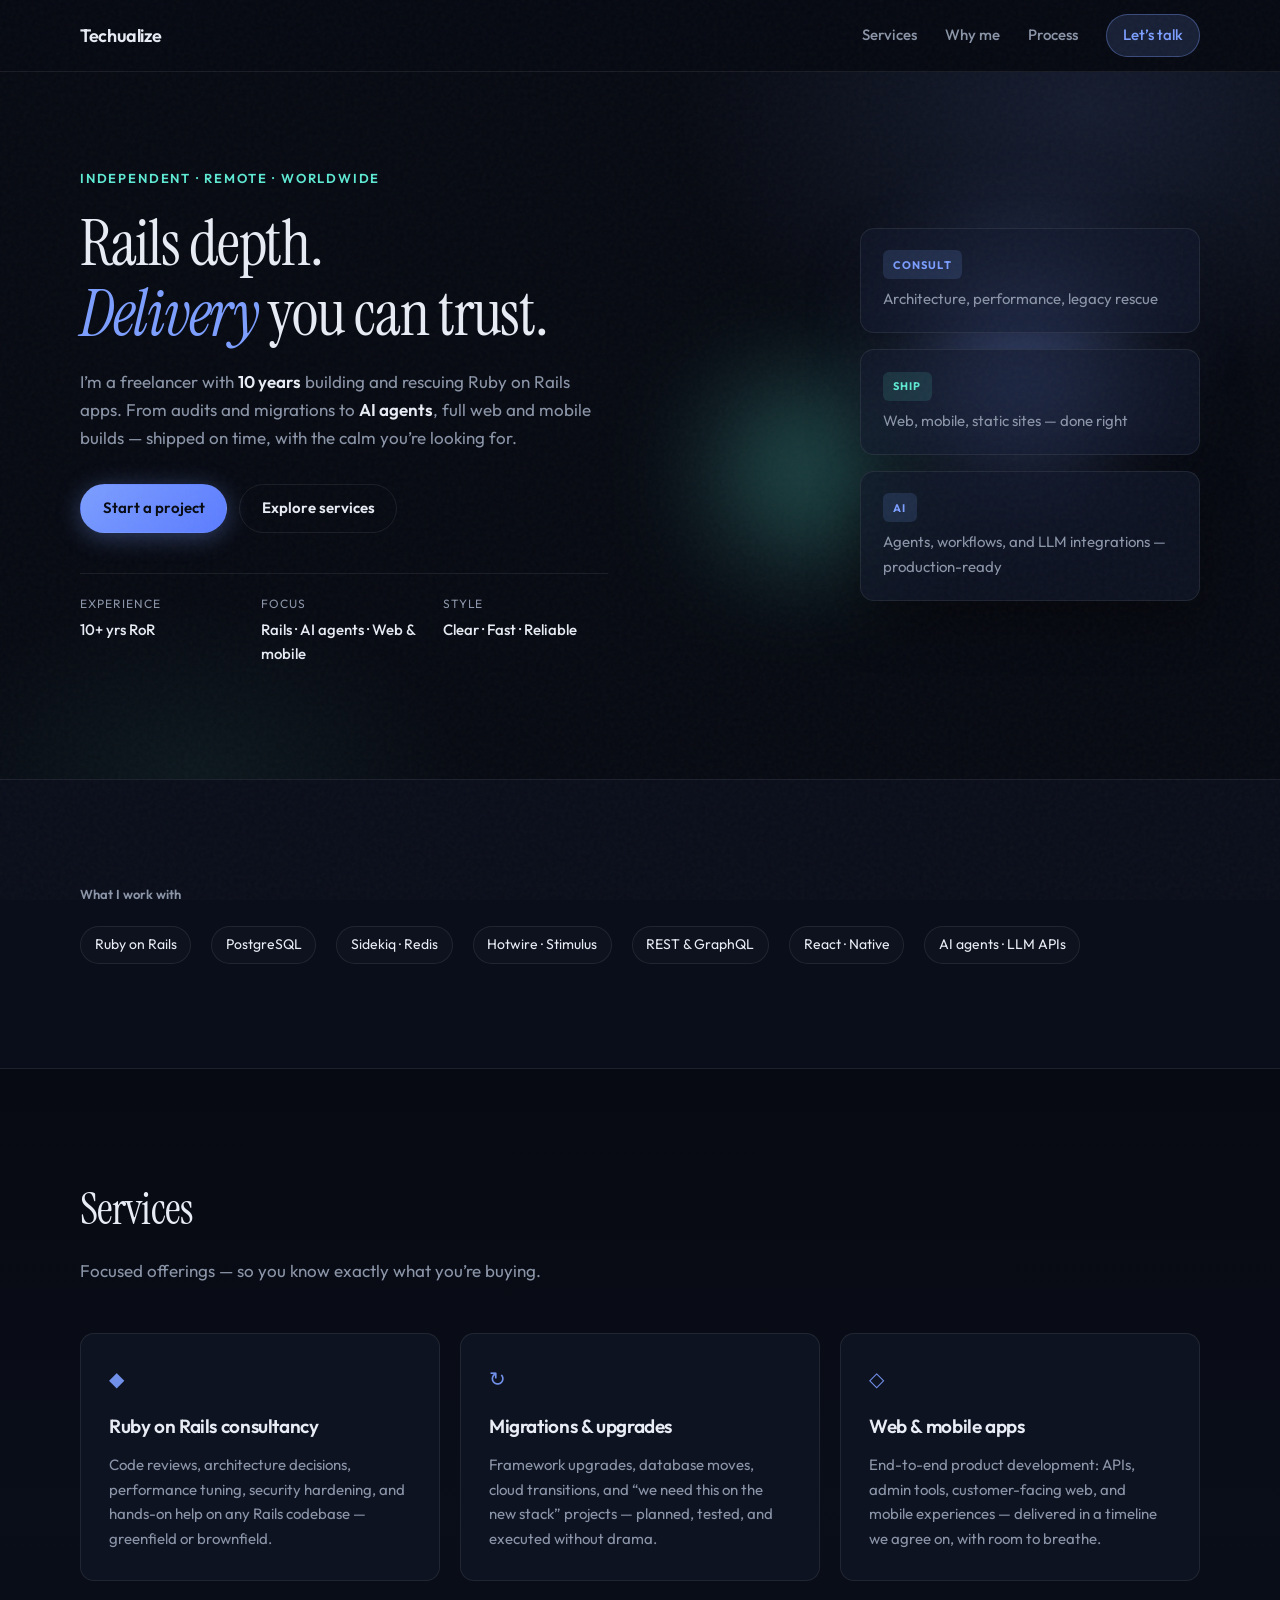
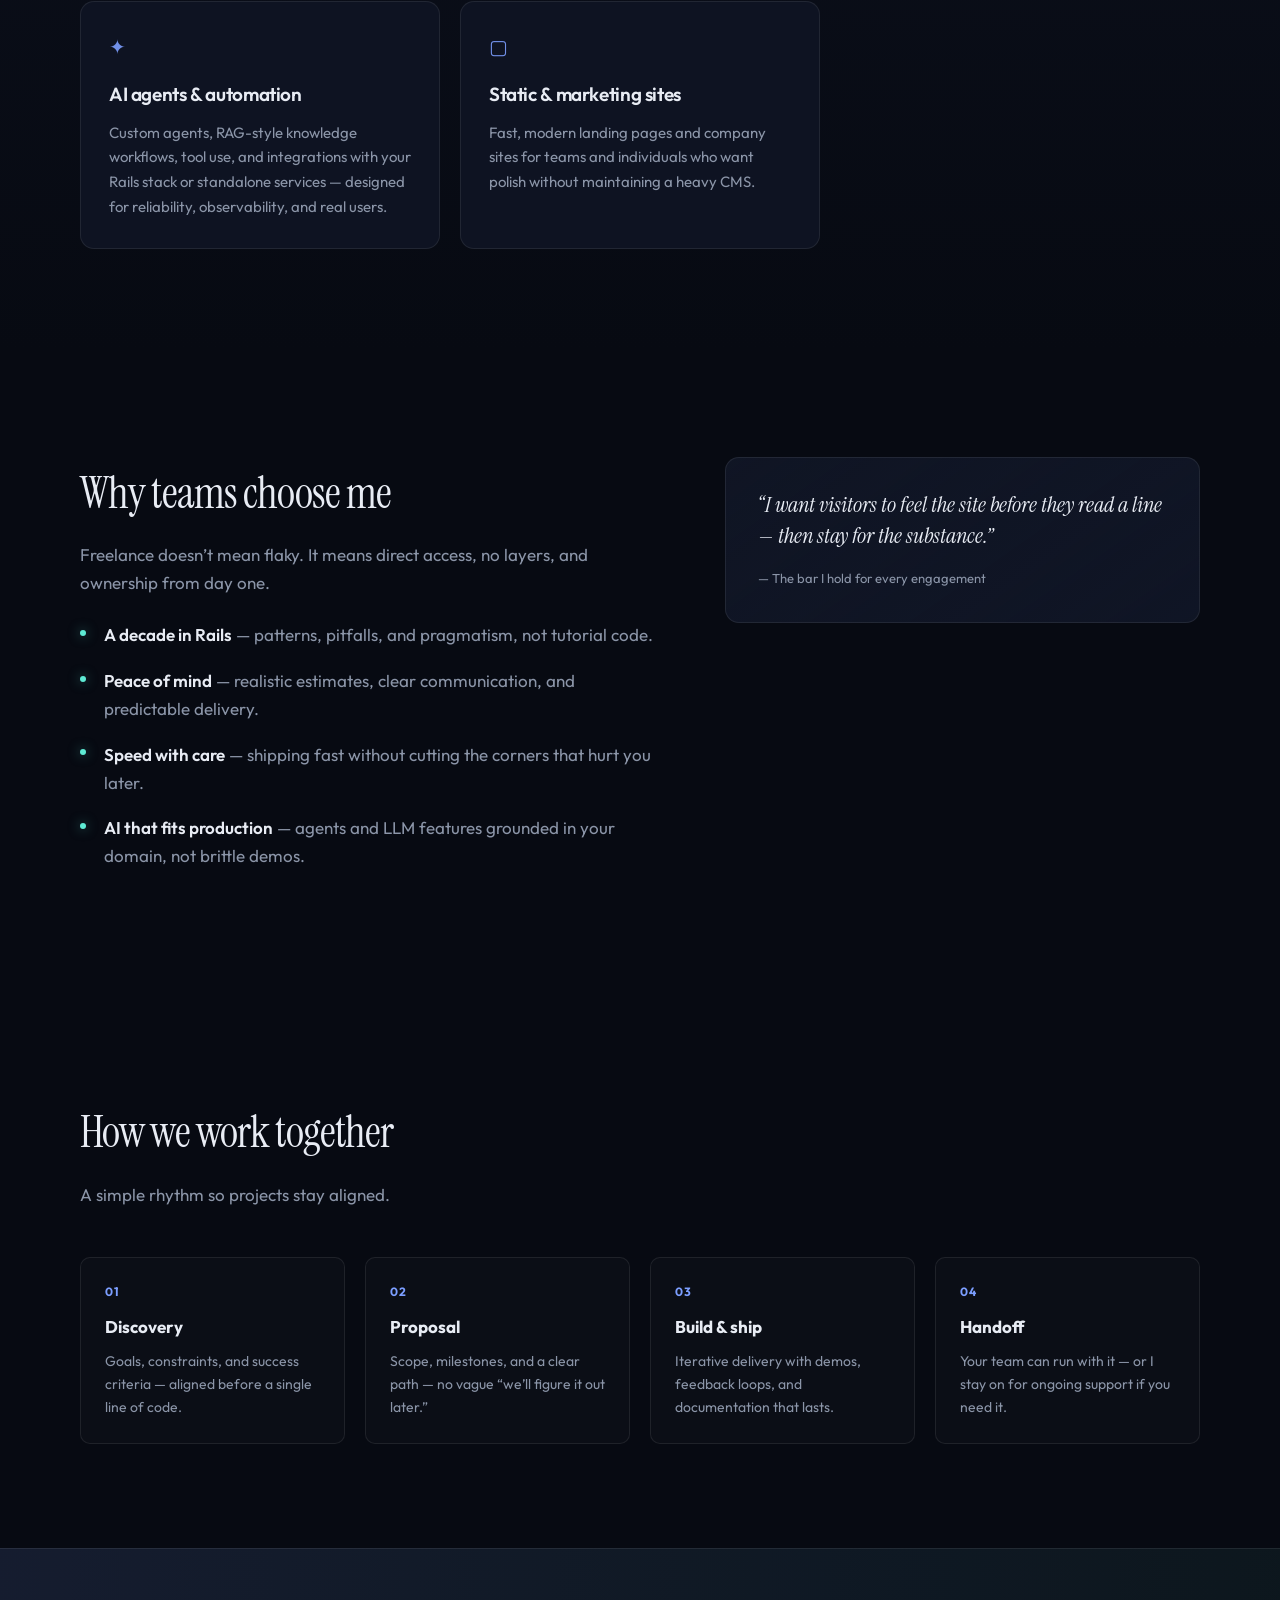
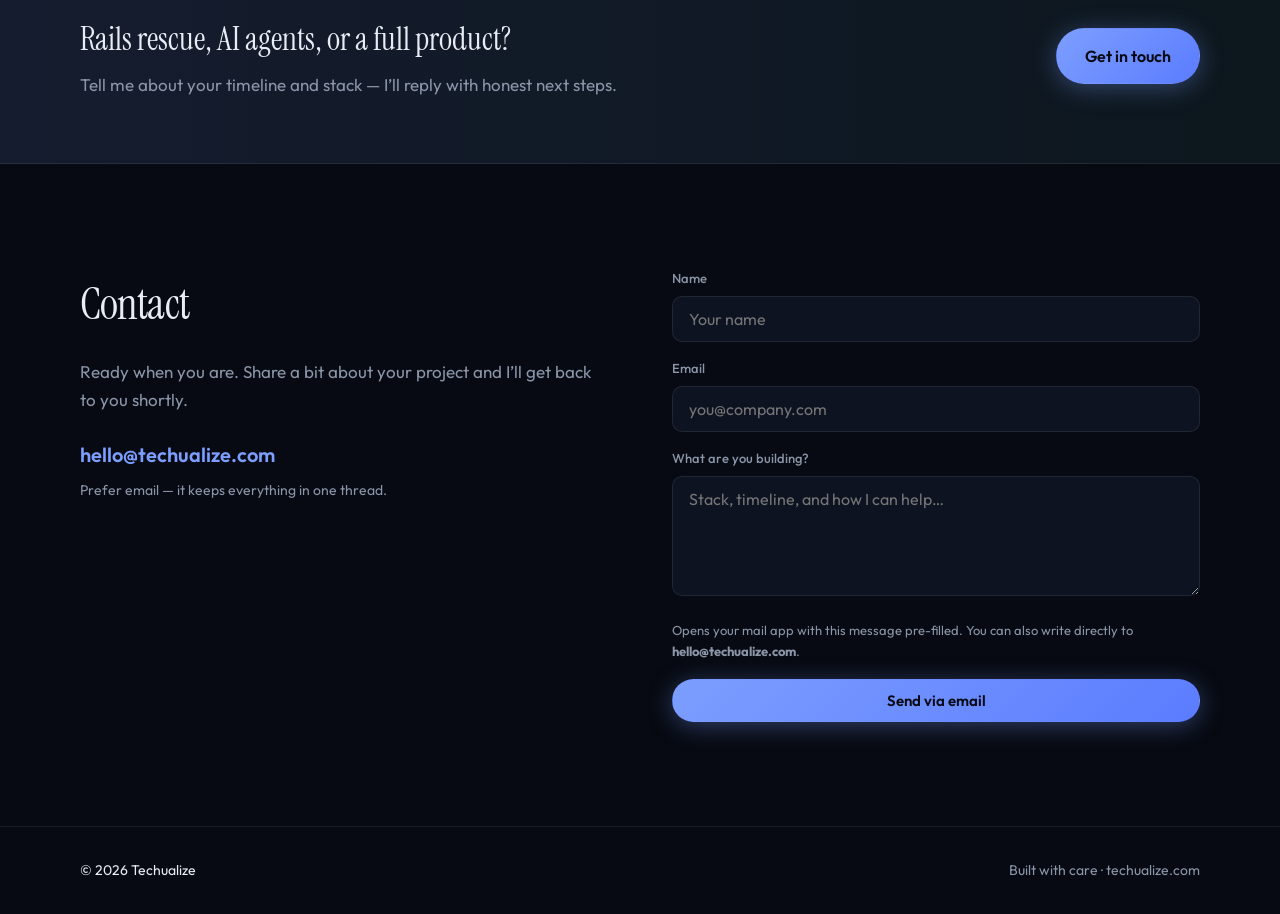
==== index.html @ 9cef67fa "Enhance index.html with additional meta tags and structured data for improved SEO and social sharing" ====
<!DOCTYPE html>
<html lang="en">
<head>
  <meta charset="UTF-8" />
  <meta name="viewport" content="width=device-width, initial-scale=1.0" />
  <meta name="description" content="Techualize — Ruby on Rails consultancy, migrations, AI agents, and modern web & mobile development. A decade of shipping with clarity and speed." />
  <meta name="robots" content="index, follow, max-image-preview:large, max-snippet:-1, max-video-preview:-1" />
  <meta name="googlebot" content="index, follow" />
  <meta name="author" content="Techualize" />
  <meta name="theme-color" content="#070a12" />
  <link rel="canonical" href="https://techualize.com/" />
  <link rel="alternate" hreflang="en" href="https://techualize.com/" />
  <link rel="alternate" hreflang="x-default" href="https://techualize.com/" />
  <meta property="og:title" content="Techualize — Rails expertise. Products that ship." />
  <meta property="og:description" content="10+ years Ruby on Rails: consultancy, migrations, AI agents, web & mobile apps, and static sites. Freelance, remote, worldwide." />
  <meta property="og:type" content="website" />
  <meta property="og:url" content="https://techualize.com/" />
  <meta property="og:site_name" content="Techualize" />
  <meta property="og:locale" content="en_US" />
  <meta property="og:image" content="https://techualize.com/assets/og-image.png" />
  <meta property="og:image:width" content="1200" />
  <meta property="og:image:height" content="630" />
  <meta property="og:image:alt" content="Techualize — Ruby on Rails, AI agents, web and mobile development" />
  <meta name="twitter:card" content="summary_large_image" />
  <meta name="twitter:title" content="Techualize — Rails expertise. Products that ship." />
  <meta name="twitter:description" content="10+ years Ruby on Rails: consultancy, migrations, AI agents, web & mobile apps, and static sites. Freelance, remote, worldwide." />
  <meta name="twitter:image" content="https://techualize.com/assets/og-image.png" />
  <link rel="icon" href="assets/favicon.svg" type="image/svg+xml" />
  <title>Techualize — Rails expertise. Products that ship.</title>
  <link rel="preconnect" href="https://fonts.googleapis.com" />
  <link rel="preconnect" href="https://fonts.gstatic.com" crossorigin />
  <link href="https://fonts.googleapis.com/css2?family=Instrument+Serif:ital@0;1&family=Outfit:wght@300;400;500;600;700&display=swap" rel="stylesheet" />
  <link rel="stylesheet" href="assets/css/main.css" />
  <script type="application/ld+json">
  {
    "@context": "https://schema.org",
    "@graph": [
      {
        "@type": "WebSite",
        "@id": "https://techualize.com/#website",
        "url": "https://techualize.com/",
        "name": "Techualize",
        "description": "Ruby on Rails consultancy, migrations, AI agents, and modern web and mobile development. Freelance, remote, worldwide.",
        "inLanguage": "en-US",
        "publisher": { "@id": "https://techualize.com/#organization" }
      },
      {
        "@type": "Organization",
        "@id": "https://techualize.com/#organization",
        "name": "Techualize",
        "url": "https://techualize.com/",
        "email": "hello@techualize.com",
        "description": "Independent software consultancy specializing in Ruby on Rails, AI agents, migrations, and web and mobile product delivery.",
        "areaServed": { "@type": "Place", "name": "Worldwide" }
      },
      {
        "@type": "ProfessionalService",
        "@id": "https://techualize.com/#professional-service",
        "name": "Techualize",
        "url": "https://techualize.com/",
        "image": "https://techualize.com/assets/og-image.png",
        "description": "Ruby on Rails consulting, application migrations and upgrades, AI agents and automation, full-stack web and mobile apps, and static marketing sites.",
        "provider": { "@id": "https://techualize.com/#organization" },
        "areaServed": { "@type": "Place", "name": "Worldwide" },
        "serviceType": [
          "Ruby on Rails consulting",
          "Application migration",
          "AI agent development",
          "Web application development",
          "Mobile application development",
          "Static website development"
        ]
      }
    ]
  }
  </script>
</head>
<body>
  <div class="noise" aria-hidden="true"></div>
  <header class="site-header">
    <div class="container header-inner">
      <a class="logo" href="#top">Techualize</a>
      <nav class="nav" id="nav" aria-label="Primary">
        <a href="#services">Services</a>
        <a href="#why">Why me</a>
        <a href="#process">Process</a>
        <a href="#contact" class="nav-cta">Let’s talk</a>
      </nav>
      <button type="button" class="menu-toggle" id="menuToggle" aria-expanded="false" aria-controls="nav" aria-label="Open menu">
        <span></span><span></span>
      </button>
    </div>
  </header>

  <main id="top">
    <section class="hero">
      <div class="container hero-grid">
        <div class="hero-copy">
          <p class="eyebrow">Independent · Remote · Worldwide</p>
          <h1 class="hero-title">
            Rails depth.<br />
            <em>Delivery</em> you can trust.
          </h1>
          <p class="hero-lead">
            I’m a freelancer with <strong>10 years</strong> building and rescuing Ruby on Rails apps.
            From audits and migrations to <strong>AI agents</strong>, full web and mobile builds — shipped on time, with the calm you’re looking for.
          </p>
          <div class="hero-actions">
            <a href="#contact" class="btn btn-primary">Start a project</a>
            <a href="#services" class="btn btn-ghost">Explore services</a>
          </div>
          <dl class="hero-stats">
            <div>
              <dt>Experience</dt>
              <dd>10+ yrs RoR</dd>
            </div>
            <div>
              <dt>Focus</dt>
              <dd>Rails · AI agents · Web & mobile</dd>
            </div>
            <div>
              <dt>Style</dt>
              <dd>Clear · Fast · Reliable</dd>
            </div>
          </dl>
        </div>
        <div class="hero-visual" aria-hidden="true">
          <div class="orb orb-a"></div>
          <div class="orb orb-b"></div>
          <div class="card-stack">
            <div class="glass-card">
              <span class="pill">Consult</span>
              <p>Architecture, performance, legacy rescue</p>
            </div>
            <div class="glass-card">
              <span class="pill pill-alt">Ship</span>
              <p>Web, mobile, static sites — done right</p>
            </div>
            <div class="glass-card">
              <span class="pill">AI</span>
              <p>Agents, workflows, and LLM integrations — production-ready</p>
            </div>
          </div>
        </div>
      </div>
    </section>

    <section class="section logos" aria-label="Capabilities">
      <div class="container logos-inner">
        <span class="logos-label">What I work with</span>
        <ul class="logo-row">
          <li>Ruby on Rails</li>
          <li>PostgreSQL</li>
          <li>Sidekiq · Redis</li>
          <li>Hotwire · Stimulus</li>
          <li>REST &amp; GraphQL</li>
          <li>React · Native</li>
          <li>AI agents · LLM APIs</li>
        </ul>
      </div>
    </section>

    <section id="services" class="section services">
      <div class="container">
        <header class="section-head">
          <h2>Services</h2>
          <p>Focused offerings — so you know exactly what you’re buying.</p>
        </header>
        <div class="service-grid">
          <article class="service-card">
            <div class="service-icon" aria-hidden="true">◆</div>
            <h3>Ruby on Rails consultancy</h3>
            <p>
              Code reviews, architecture decisions, performance tuning, security hardening,
              and hands-on help on any Rails codebase — greenfield or brownfield.
            </p>
          </article>
          <article class="service-card">
            <div class="service-icon" aria-hidden="true">↻</div>
            <h3>Migrations &amp; upgrades</h3>
            <p>
              Framework upgrades, database moves, cloud transitions, and “we need this on the new stack”
              projects — planned, tested, and executed without drama.
            </p>
          </article>
          <article class="service-card">
            <div class="service-icon" aria-hidden="true">◇</div>
            <h3>Web &amp; mobile apps</h3>
            <p>
              End-to-end product development: APIs, admin tools, customer-facing web,
              and mobile experiences — delivered in a timeline we agree on, with room to breathe.
            </p>
          </article>
          <article class="service-card">
            <div class="service-icon" aria-hidden="true">✦</div>
            <h3>AI agents &amp; automation</h3>
            <p>
              Custom agents, RAG-style knowledge workflows, tool use, and integrations with your Rails stack
              or standalone services — designed for reliability, observability, and real users.
            </p>
          </article>
          <article class="service-card">
            <div class="service-icon" aria-hidden="true">▢</div>
            <h3>Static &amp; marketing sites</h3>
            <p>
              Fast, modern landing pages and company sites for teams and individuals who want
              polish without maintaining a heavy CMS.
            </p>
          </article>
        </div>
      </div>
    </section>

    <section id="why" class="section why">
      <div class="container why-grid">
        <div class="why-copy">
          <h2>Why teams choose me</h2>
          <p class="why-intro">
            Freelance doesn’t mean flaky. It means direct access, no layers, and ownership from day one.
          </p>
          <ul class="why-list">
            <li>
              <strong>A decade in Rails</strong> — patterns, pitfalls, and pragmatism, not tutorial code.
            </li>
            <li>
              <strong>Peace of mind</strong> — realistic estimates, clear communication, and predictable delivery.
            </li>
            <li>
              <strong>Speed with care</strong> — shipping fast without cutting the corners that hurt you later.
            </li>
            <li>
              <strong>AI that fits production</strong> — agents and LLM features grounded in your domain, not brittle demos.
            </li>
          </ul>
        </div>
        <aside class="why-aside">
          <blockquote class="quote">
            <p>“I want visitors to feel the site before they read a line — then stay for the substance.”</p>
            <footer>— The bar I hold for every engagement</footer>
          </blockquote>
        </aside>
      </div>
    </section>

    <section id="process" class="section process">
      <div class="container">
        <header class="section-head">
          <h2>How we work together</h2>
          <p>A simple rhythm so projects stay aligned.</p>
        </header>
        <ol class="process-steps">
          <li>
            <span class="step-num">01</span>
            <h3>Discovery</h3>
            <p>Goals, constraints, and success criteria — aligned before a single line of code.</p>
          </li>
          <li>
            <span class="step-num">02</span>
            <h3>Proposal</h3>
            <p>Scope, milestones, and a clear path — no vague “we’ll figure it out later.”</p>
          </li>
          <li>
            <span class="step-num">03</span>
            <h3>Build &amp; ship</h3>
            <p>Iterative delivery with demos, feedback loops, and documentation that lasts.</p>
          </li>
          <li>
            <span class="step-num">04</span>
            <h3>Handoff</h3>
            <p>Your team can run with it — or I stay on for ongoing support if you need it.</p>
          </li>
        </ol>
      </div>
    </section>

    <section class="section cta-band">
      <div class="container cta-inner">
        <div>
          <h2>Rails rescue, AI agents, or a full product?</h2>
          <p>Tell me about your timeline and stack — I’ll reply with honest next steps.</p>
        </div>
        <a href="#contact" class="btn btn-primary btn-lg">Get in touch</a>
      </div>
    </section>

    <section id="contact" class="section contact">
      <div class="container contact-grid">
        <div>
          <h2>Contact</h2>
          <p class="contact-lead">
            Ready when you are. Share a bit about your project and I’ll get back to you shortly.
          </p>
          <address class="contact-details">
            <a class="contact-link" href="mailto:hello@techualize.com">hello@techualize.com</a>
            <span class="contact-note">Prefer email — it keeps everything in one thread.</span>
          </address>
        </div>
        <form class="contact-form" id="contactForm" novalidate>
          <label>
            <span>Name</span>
            <input type="text" name="name" id="contactName" autocomplete="name" placeholder="Your name" required />
          </label>
          <label>
            <span>Email</span>
            <input type="email" name="email" id="contactEmail" autocomplete="email" placeholder="you@company.com" required />
          </label>
          <label>
            <span>What are you building?</span>
            <textarea name="message" id="contactMessage" rows="4" placeholder="Stack, timeline, and how I can help…" required></textarea>
          </label>
          <p class="form-hint">
            Opens your mail app with this message pre-filled. You can also write directly to <strong>hello@techualize.com</strong>.
          </p>
          <button type="submit" class="btn btn-primary btn-block">Send via email</button>
        </form>
      </div>
    </section>
  </main>

  <footer class="site-footer">
    <div class="container footer-inner">
      <span class="footer-brand">© <span id="year"></span> Techualize</span>
      <span class="footer-meta">Built with care · techualize.com</span>
    </div>
  </footer>

  <script src="assets/js/main.js"></script>
</body>
</html>
---- assets/css/main.css ----
/* Techualize — main styles */
:root {
  --bg-deep: #070a12;
  --bg-elevated: #0e1322;
  --bg-card: rgba(18, 24, 42, 0.65);
  --border: rgba(255, 255, 255, 0.08);
  --text: #e8ecf4;
  --text-muted: #8b95a8;
  --accent: #7c9eff;
  --accent-soft: rgba(124, 158, 255, 0.15);
  --accent-glow: rgba(124, 158, 255, 0.35);
  --mint: #5eead4;
  --font-sans: "Outfit", system-ui, sans-serif;
  --font-serif: "Instrument Serif", Georgia, serif;
  --radius: 14px;
  --radius-sm: 10px;
  --header-h: 72px;
  --ease-out: cubic-bezier(0.22, 1, 0.36, 1);
}

*,
*::before,
*::after {
  box-sizing: border-box;
}

html {
  scroll-behavior: smooth;
}

@media (prefers-reduced-motion: reduce) {
  html {
    scroll-behavior: auto;
  }
  *,
  *::before,
  *::after {
    animation-duration: 0.01ms !important;
    animation-iteration-count: 1 !important;
    transition-duration: 0.01ms !important;
  }
}

body {
  margin: 0;
  font-family: var(--font-sans);
  font-weight: 400;
  font-size: 1.0625rem;
  line-height: 1.65;
  color: var(--text);
  background: var(--bg-deep);
  min-height: 100vh;
}

.noise {
  pointer-events: none;
  position: fixed;
  inset: 0;
  z-index: 9999;
  opacity: 0.035;
  background-image: url("data:image/svg+xml,%3Csvg viewBox='0 0 256 256' xmlns='http://www.w3.org/2000/svg'%3E%3Cfilter id='n'%3E%3CfeTurbulence type='fractalNoise' baseFrequency='0.85' numOctaves='4' stitchTiles='stitch'/%3E%3C/filter%3E%3Crect width='100%25' height='100%25' filter='url(%23n)'/%3E%3C/svg%3E");
}

a {
  color: var(--accent);
  text-decoration: none;
  transition: color 0.2s var(--ease-out);
}

a:hover {
  color: #a8c0ff;
}

.container {
  width: min(1120px, 100% - 2.5rem);
  margin-inline: auto;
}

/* Header */
.site-header {
  position: fixed;
  top: 0;
  left: 0;
  right: 0;
  z-index: 100;
  height: var(--header-h);
  background: rgba(7, 10, 18, 0.72);
  backdrop-filter: blur(16px);
  -webkit-backdrop-filter: blur(16px);
  border-bottom: 1px solid var(--border);
}

.header-inner {
  display: flex;
  align-items: center;
  justify-content: space-between;
  height: 100%;
}

.logo {
  font-weight: 600;
  font-size: 1.125rem;
  letter-spacing: -0.02em;
  color: var(--text);
}

.logo:hover {
  color: var(--accent);
}

.nav {
  display: flex;
  align-items: center;
  gap: 1.75rem;
}

.nav a {
  color: var(--text-muted);
  font-size: 0.9375rem;
  font-weight: 500;
}

.nav a:hover {
  color: var(--text);
}

.nav-cta {
  padding: 0.5rem 1rem;
  border-radius: 999px;
  background: var(--accent-soft);
  border: 1px solid rgba(124, 158, 255, 0.35);
  color: var(--accent) !important;
}

.nav-cta:hover {
  background: rgba(124, 158, 255, 0.22);
  color: #c8d6ff !important;
}

.menu-toggle {
  display: none;
  flex-direction: column;
  justify-content: center;
  gap: 6px;
  width: 44px;
  height: 44px;
  padding: 0;
  border: none;
  background: transparent;
  cursor: pointer;
}

.menu-toggle span {
  display: block;
  height: 2px;
  width: 22px;
  background: var(--text);
  border-radius: 1px;
  transition: transform 0.25s var(--ease-out), opacity 0.2s;
}

@media (max-width: 768px) {
  .menu-toggle {
    display: flex;
  }

  .nav {
    position: fixed;
    top: var(--header-h);
    left: 0;
    right: 0;
    flex-direction: column;
    align-items: stretch;
    gap: 0;
    padding: 1rem 1.25rem 1.5rem;
    background: rgba(7, 10, 18, 0.96);
    border-bottom: 1px solid var(--border);
    transform: translateY(-120%);
    opacity: 0;
    pointer-events: none;
    transition: transform 0.35s var(--ease-out), opacity 0.25s;
  }

  .nav.is-open {
    transform: translateY(0);
    opacity: 1;
    pointer-events: auto;
  }

  .nav a {
    padding: 0.85rem 0;
    border-bottom: 1px solid var(--border);
  }

  .nav a:last-child {
    border-bottom: none;
    margin-top: 0.5rem;
    text-align: center;
  }

  .menu-toggle[aria-expanded="true"] span:first-child {
    transform: translateY(4px) rotate(45deg);
  }

  .menu-toggle[aria-expanded="true"] span:last-child {
    transform: translateY(-4px) rotate(-45deg);
  }
}

/* Hero */
main {
  padding-top: var(--header-h);
}

.hero {
  position: relative;
  padding: clamp(3rem, 8vw, 6rem) 0 clamp(4rem, 10vw, 7rem);
  overflow: hidden;
}

.hero::before {
  content: "";
  position: absolute;
  top: -40%;
  right: -20%;
  width: 70%;
  height: 90%;
  background: radial-gradient(ellipse at center, rgba(124, 158, 255, 0.12) 0%, transparent 65%);
  pointer-events: none;
}

.hero::after {
  content: "";
  position: absolute;
  bottom: -30%;
  left: -10%;
  width: 50%;
  height: 60%;
  background: radial-gradient(ellipse at center, rgba(94, 234, 212, 0.06) 0%, transparent 60%);
  pointer-events: none;
}

.hero-grid {
  position: relative;
  z-index: 1;
  display: grid;
  grid-template-columns: 1fr 1fr;
  gap: clamp(2rem, 5vw, 4rem);
  align-items: center;
}

@media (max-width: 900px) {
  .hero-grid {
    grid-template-columns: 1fr;
  }
}

.eyebrow {
  font-size: 0.8125rem;
  font-weight: 600;
  letter-spacing: 0.14em;
  text-transform: uppercase;
  color: var(--mint);
  margin: 0 0 1.25rem;
}

.hero-title {
  font-family: var(--font-serif);
  font-size: clamp(2.75rem, 6vw, 4rem);
  font-weight: 400;
  line-height: 1.08;
  letter-spacing: -0.02em;
  margin: 0 0 1.25rem;
}

.hero-title em {
  font-style: italic;
  color: var(--accent);
}

.hero-lead {
  color: var(--text-muted);
  max-width: 34rem;
  margin: 0 0 2rem;
}

.hero-lead strong {
  color: var(--text);
  font-weight: 600;
}

.hero-actions {
  display: flex;
  flex-wrap: wrap;
  gap: 0.75rem;
  margin-bottom: 2.5rem;
}

.btn {
  display: inline-flex;
  align-items: center;
  justify-content: center;
  padding: 0.7rem 1.35rem;
  font-family: inherit;
  font-size: 0.9375rem;
  font-weight: 600;
  border-radius: 999px;
  border: 1px solid transparent;
  cursor: pointer;
  transition: transform 0.2s var(--ease-out), box-shadow 0.2s, background 0.2s;
}

.btn:active {
  transform: scale(0.98);
}

.btn-primary {
  background: linear-gradient(135deg, #7c9eff 0%, #5b7cff 100%);
  color: #070a12;
  box-shadow: 0 4px 24px var(--accent-glow);
}

.btn-primary:hover {
  box-shadow: 0 8px 32px var(--accent-glow);
  color: #070a12;
}

.btn-ghost {
  background: transparent;
  border-color: var(--border);
  color: var(--text);
}

.btn-ghost:hover {
  border-color: rgba(255, 255, 255, 0.2);
  background: rgba(255, 255, 255, 0.04);
  color: var(--text);
}

.btn-lg {
  padding: 0.85rem 1.75rem;
  font-size: 1rem;
}

.btn-block {
  width: 100%;
}

.hero-stats {
  display: grid;
  grid-template-columns: repeat(3, 1fr);
  gap: 1rem;
  margin: 0;
  padding: 1.25rem 0 0;
  border-top: 1px solid var(--border);
}

.hero-stats dt {
  font-size: 0.75rem;
  text-transform: uppercase;
  letter-spacing: 0.08em;
  color: var(--text-muted);
  margin: 0 0 0.25rem;
}

.hero-stats dd {
  margin: 0;
  font-size: 0.9375rem;
  font-weight: 500;
}

@media (max-width: 600px) {
  .hero-stats {
    grid-template-columns: 1fr;
  }
}

.hero-visual {
  position: relative;
  min-height: 380px;
}

.orb {
  position: absolute;
  border-radius: 50%;
  filter: blur(60px);
  opacity: 0.5;
}

.orb-a {
  width: 200px;
  height: 200px;
  top: 10%;
  right: 15%;
  background: var(--accent);
}

.orb-b {
  width: 160px;
  height: 160px;
  bottom: 15%;
  left: 10%;
  background: var(--mint);
  opacity: 0.35;
}

.card-stack {
  position: relative;
  z-index: 2;
  display: flex;
  flex-direction: column;
  gap: 1rem;
  max-width: 340px;
  margin-left: auto;
}

@media (max-width: 900px) {
  .card-stack {
    margin-left: 0;
    max-width: none;
  }
}

.glass-card {
  padding: 1.25rem 1.35rem;
  border-radius: var(--radius);
  background: var(--bg-card);
  border: 1px solid var(--border);
  backdrop-filter: blur(12px);
  -webkit-backdrop-filter: blur(12px);
  box-shadow: 0 20px 50px rgba(0, 0, 0, 0.35);
  animation: float-in 0.9s var(--ease-out) backwards;
}

.glass-card:nth-child(2) {
  animation-delay: 0.12s;
}

.glass-card:nth-child(3) {
  animation-delay: 0.24s;
}

@keyframes float-in {
  from {
    opacity: 0;
    transform: translateY(16px);
  }
  to {
    opacity: 1;
    transform: translateY(0);
  }
}

.glass-card p {
  margin: 0.5rem 0 0;
  font-size: 0.9375rem;
  color: var(--text-muted);
}

.pill {
  display: inline-block;
  font-size: 0.6875rem;
  font-weight: 700;
  letter-spacing: 0.1em;
  text-transform: uppercase;
  padding: 0.35rem 0.65rem;
  border-radius: 6px;
  background: var(--accent-soft);
  color: var(--accent);
}

.pill-alt {
  background: rgba(94, 234, 212, 0.12);
  color: var(--mint);
}

/* Logos strip */
.logos {
  padding: 2rem 0;
  border-block: 1px solid var(--border);
  background: rgba(14, 19, 34, 0.5);
}

.logos-inner {
  display: flex;
  flex-wrap: wrap;
  align-items: center;
  gap: 1.25rem 2rem;
}

.logos-label {
  font-size: 0.8125rem;
  font-weight: 600;
  color: var(--text-muted);
  white-space: nowrap;
}

.logo-row {
  display: flex;
  flex-wrap: wrap;
  gap: 0.75rem 1.25rem;
  list-style: none;
  margin: 0;
  padding: 0;
}

.logo-row li {
  font-size: 0.875rem;
  color: var(--text);
  padding: 0.4rem 0.85rem;
  border-radius: 999px;
  border: 1px solid var(--border);
  background: rgba(255, 255, 255, 0.02);
}

/* Sections */
.section {
  padding: clamp(4rem, 9vw, 6.5rem) 0;
}

.section-head {
  max-width: 520px;
  margin-bottom: 3rem;
}

.section-head h2,
.why-copy h2,
.contact h2 {
  font-family: var(--font-serif);
  font-size: clamp(2rem, 4vw, 2.75rem);
  font-weight: 400;
  letter-spacing: -0.02em;
  margin: 0 0 0.75rem;
}

.section-head p {
  margin: 0;
  color: var(--text-muted);
}

/* Services */
.services {
  background: linear-gradient(180deg, transparent 0%, rgba(14, 19, 34, 0.4) 50%, transparent 100%);
}

.service-grid {
  display: grid;
  grid-template-columns: repeat(auto-fit, minmax(min(100%, 280px), 1fr));
  gap: 1.25rem;
}

.service-card {
  padding: 1.75rem;
  border-radius: var(--radius);
  border: 1px solid var(--border);
  background: var(--bg-elevated);
  transition: border-color 0.25s var(--ease-out), transform 0.25s var(--ease-out);
}

.service-card:hover {
  border-color: rgba(124, 158, 255, 0.35);
  transform: translateY(-3px);
}

.service-icon {
  font-size: 1.25rem;
  color: var(--accent);
  margin-bottom: 1rem;
  opacity: 0.9;
}

.service-card h3 {
  font-size: 1.1875rem;
  font-weight: 600;
  margin: 0 0 0.65rem;
  letter-spacing: -0.02em;
}

.service-card p {
  margin: 0;
  font-size: 0.9375rem;
  color: var(--text-muted);
}

/* Why */
.why-grid {
  display: grid;
  grid-template-columns: 1.1fr 0.9fr;
  gap: clamp(2rem, 5vw, 4rem);
  align-items: start;
}

@media (max-width: 800px) {
  .why-grid {
    grid-template-columns: 1fr;
  }
}

.why-intro {
  color: var(--text-muted);
  margin: 0 0 1.5rem;
  max-width: 36rem;
}

.why-list {
  margin: 0;
  padding: 0;
  list-style: none;
}

.why-list li {
  position: relative;
  padding-left: 1.5rem;
  margin-bottom: 1.1rem;
  color: var(--text-muted);
}

.why-list li::before {
  content: "";
  position: absolute;
  left: 0;
  top: 0.55rem;
  width: 6px;
  height: 6px;
  border-radius: 50%;
  background: var(--mint);
  box-shadow: 0 0 12px rgba(94, 234, 212, 0.5);
}

.why-list strong {
  color: var(--text);
  font-weight: 600;
}

.quote {
  margin: 0;
  padding: 2rem;
  border-radius: var(--radius);
  border: 1px solid var(--border);
  background: linear-gradient(145deg, rgba(124, 158, 255, 0.08) 0%, rgba(18, 24, 42, 0.8) 100%);
}

.quote p {
  font-family: var(--font-serif);
  font-size: 1.35rem;
  line-height: 1.45;
  font-style: italic;
  margin: 0 0 1rem;
  color: var(--text);
}

.quote footer {
  font-size: 0.8125rem;
  color: var(--text-muted);
}

/* Process */
.process-steps {
  display: grid;
  grid-template-columns: repeat(4, 1fr);
  gap: 1.25rem;
  list-style: none;
  margin: 0;
  padding: 0;
  counter-reset: none;
}

@media (max-width: 900px) {
  .process-steps {
    grid-template-columns: repeat(2, 1fr);
  }
}

@media (max-width: 500px) {
  .process-steps {
    grid-template-columns: 1fr;
  }
}

.process-steps li {
  padding: 1.5rem;
  border-radius: var(--radius-sm);
  border: 1px solid var(--border);
  background: rgba(255, 255, 255, 0.02);
}

.step-num {
  display: block;
  font-size: 0.75rem;
  font-weight: 700;
  letter-spacing: 0.12em;
  color: var(--accent);
  margin-bottom: 0.75rem;
}

.process-steps h3 {
  font-size: 1.0625rem;
  margin: 0 0 0.5rem;
}

.process-steps p {
  margin: 0;
  font-size: 0.875rem;
  color: var(--text-muted);
}

/* CTA band */
.cta-band {
  padding: clamp(3rem, 6vw, 4rem) 0;
  background: linear-gradient(90deg, rgba(124, 158, 255, 0.12) 0%, rgba(94, 234, 212, 0.06) 100%);
  border-block: 1px solid var(--border);
}

.cta-inner {
  display: flex;
  flex-wrap: wrap;
  align-items: center;
  justify-content: space-between;
  gap: 1.5rem;
}

.cta-inner h2 {
  font-family: var(--font-serif);
  font-size: clamp(1.5rem, 3vw, 2rem);
  font-weight: 400;
  margin: 0 0 0.35rem;
}

.cta-inner p {
  margin: 0;
  color: var(--text-muted);
}

/* Contact */
.contact-grid {
  display: grid;
  grid-template-columns: 1fr 1fr;
  gap: clamp(2rem, 5vw, 4rem);
  align-items: start;
}

@media (max-width: 800px) {
  .contact-grid {
    grid-template-columns: 1fr;
  }
}

.contact-lead {
  color: var(--text-muted);
  max-width: 32rem;
}

.contact-details {
  margin-top: 1.5rem;
  font-style: normal;
}

.contact-link {
  font-size: 1.25rem;
  font-weight: 600;
  color: var(--accent);
}

.contact-note {
  display: block;
  margin-top: 0.5rem;
  font-size: 0.875rem;
  color: var(--text-muted);
}

.contact-form label {
  display: block;
  margin-bottom: 1rem;
}

.contact-form label span {
  display: block;
  font-size: 0.8125rem;
  font-weight: 500;
  color: var(--text-muted);
  margin-bottom: 0.4rem;
}

.contact-form input,
.contact-form textarea {
  width: 100%;
  padding: 0.75rem 1rem;
  font-family: inherit;
  font-size: 1rem;
  color: var(--text);
  background: var(--bg-elevated);
  border: 1px solid var(--border);
  border-radius: var(--radius-sm);
  transition: border-color 0.2s, box-shadow 0.2s;
}

.contact-form input:focus,
.contact-form textarea:focus {
  outline: none;
  border-color: rgba(124, 158, 255, 0.5);
  box-shadow: 0 0 0 3px var(--accent-soft);
}

.contact-form textarea {
  resize: vertical;
  min-height: 120px;
}

.form-hint {
  font-size: 0.8125rem;
  color: var(--text-muted);
  margin: 0 0 1rem;
}

/* Footer */
.site-footer {
  padding: 2rem 0;
  border-top: 1px solid var(--border);
}

.footer-inner {
  display: flex;
  flex-wrap: wrap;
  justify-content: space-between;
  gap: 1rem;
  font-size: 0.875rem;
  color: var(--text-muted);
}

.footer-brand {
  color: var(--text);
}
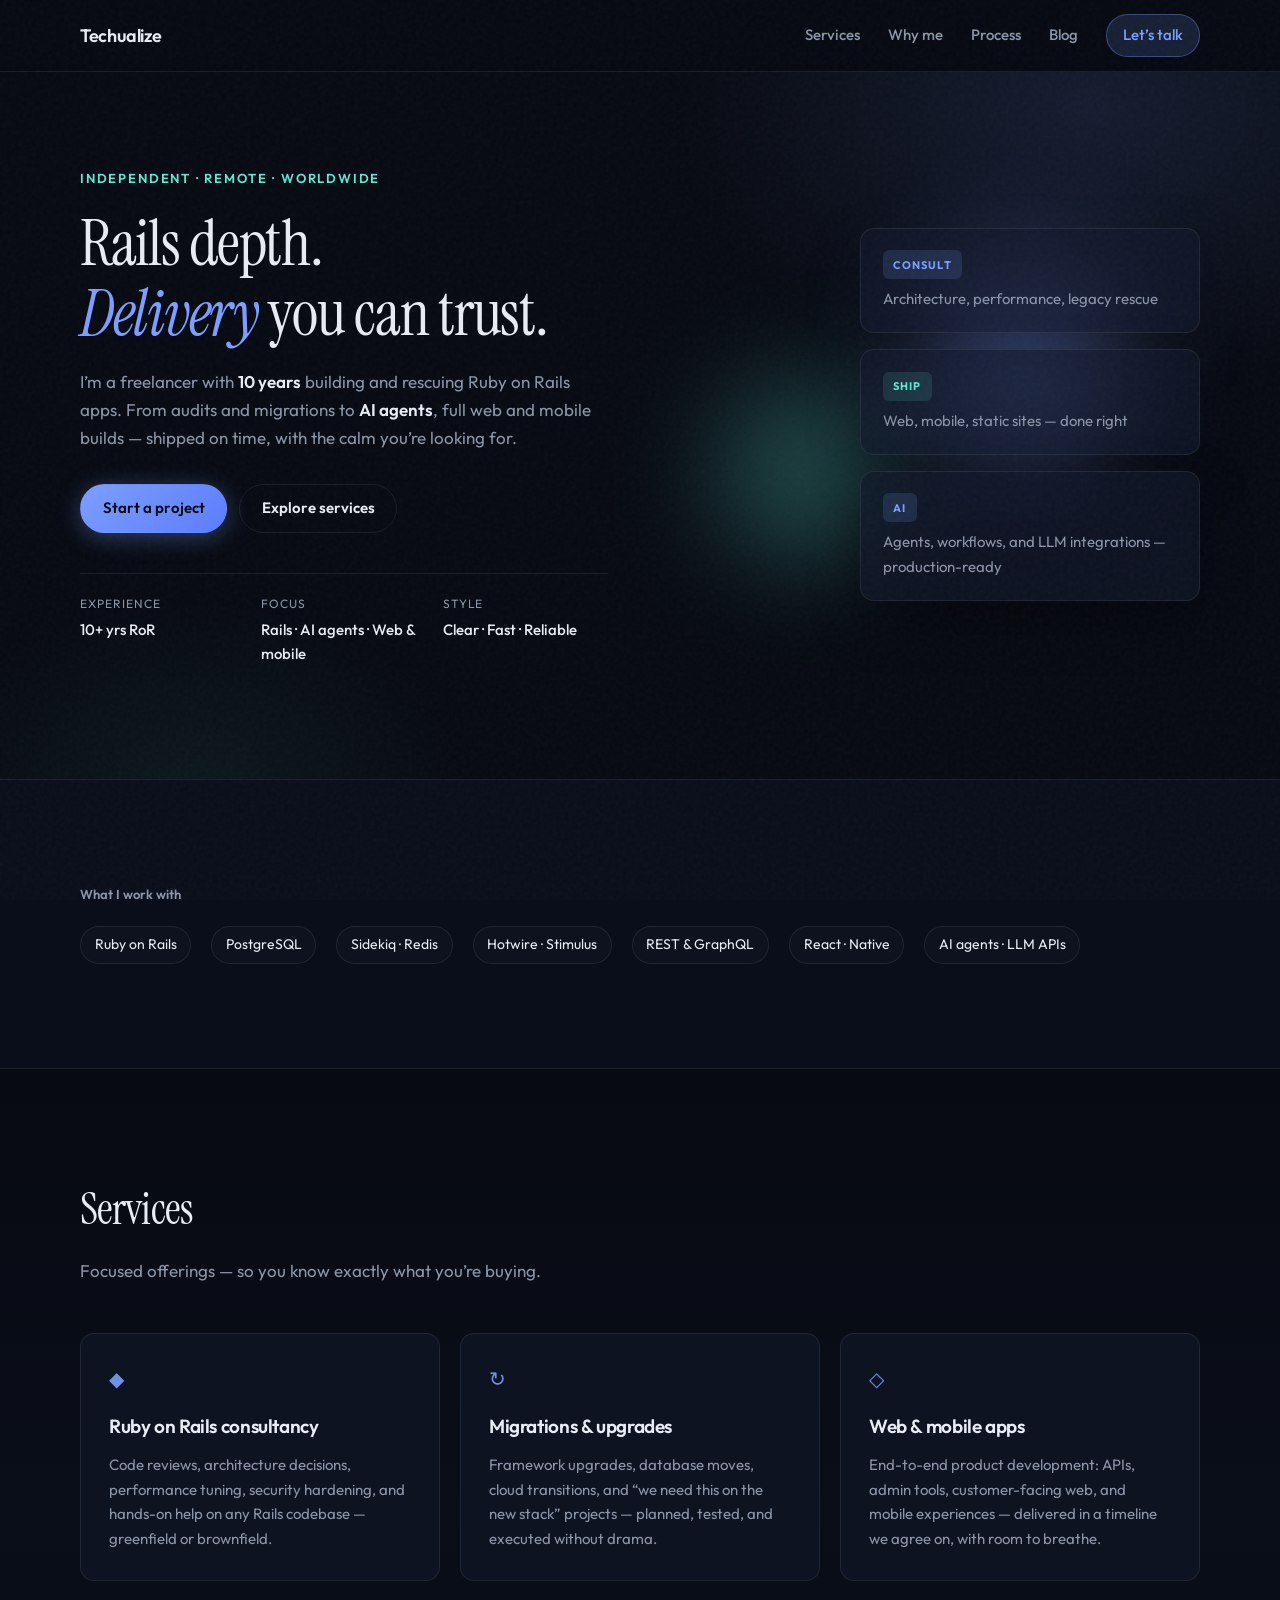
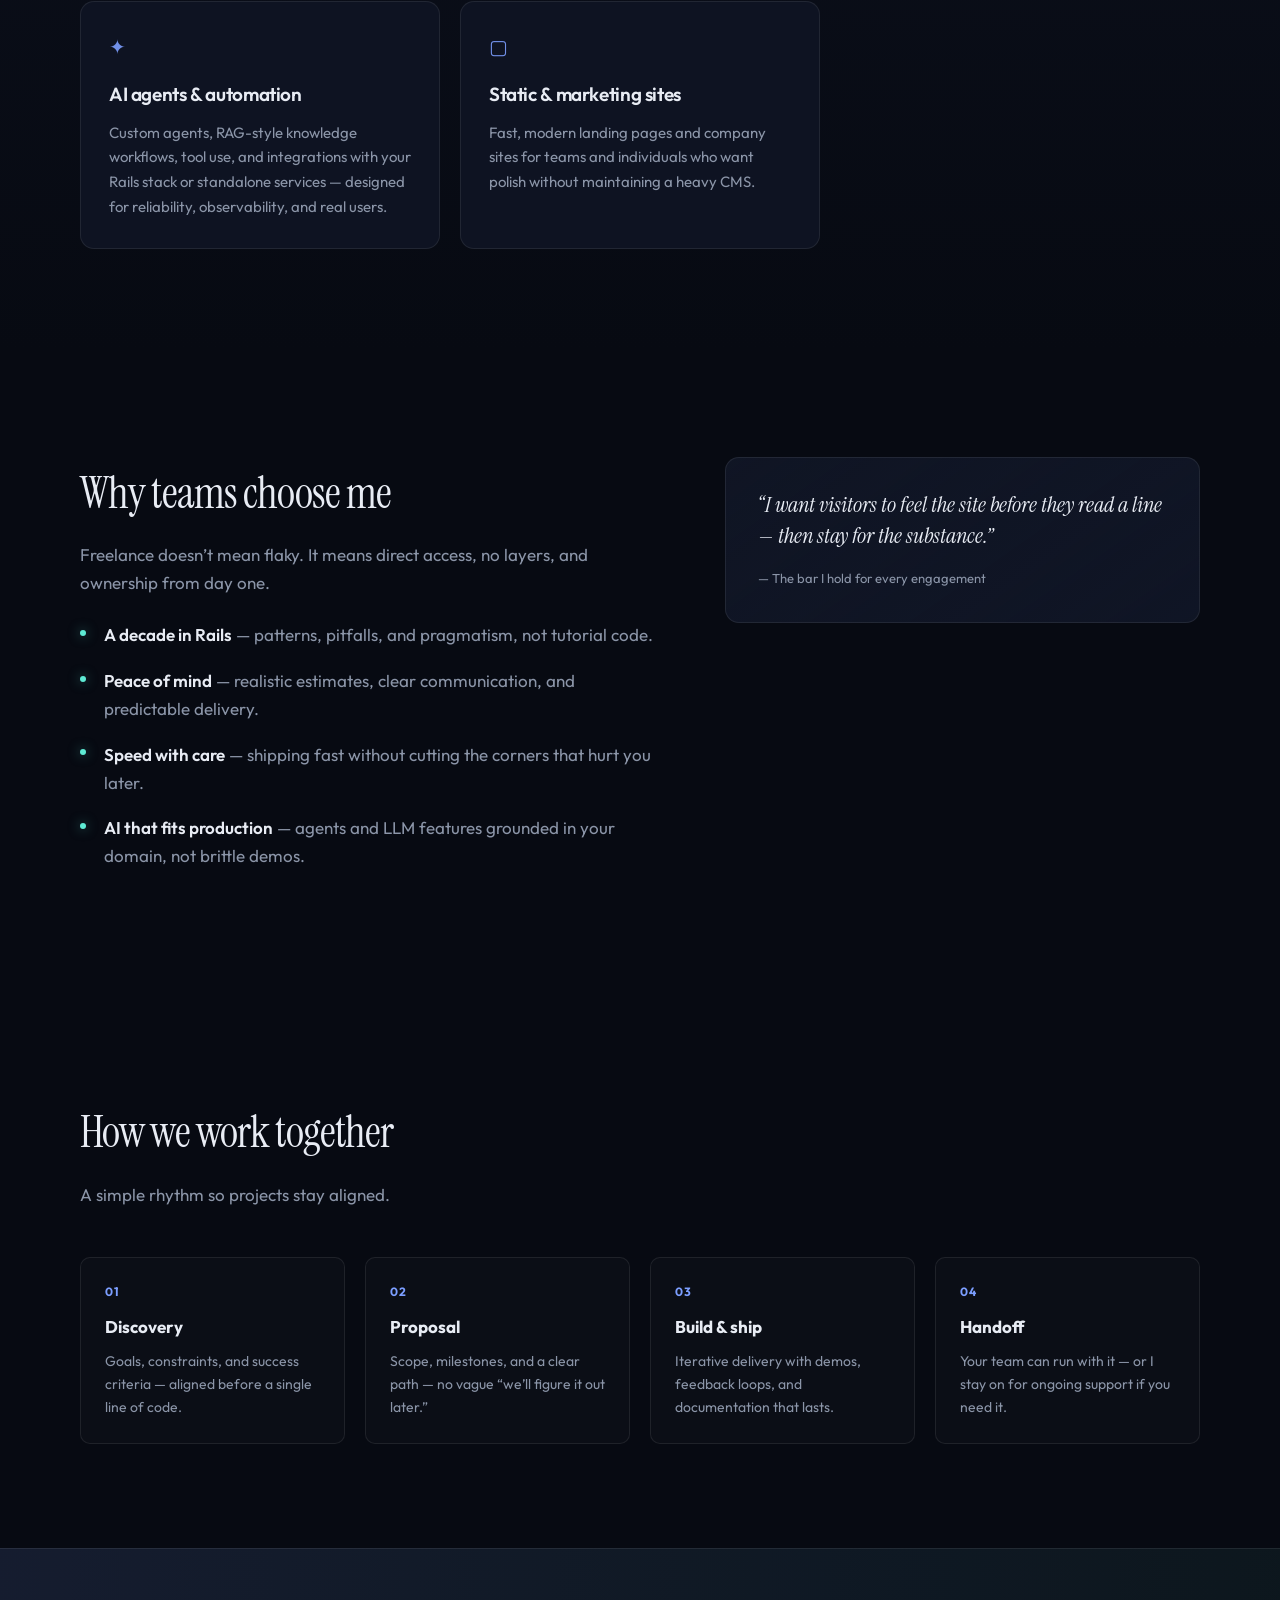
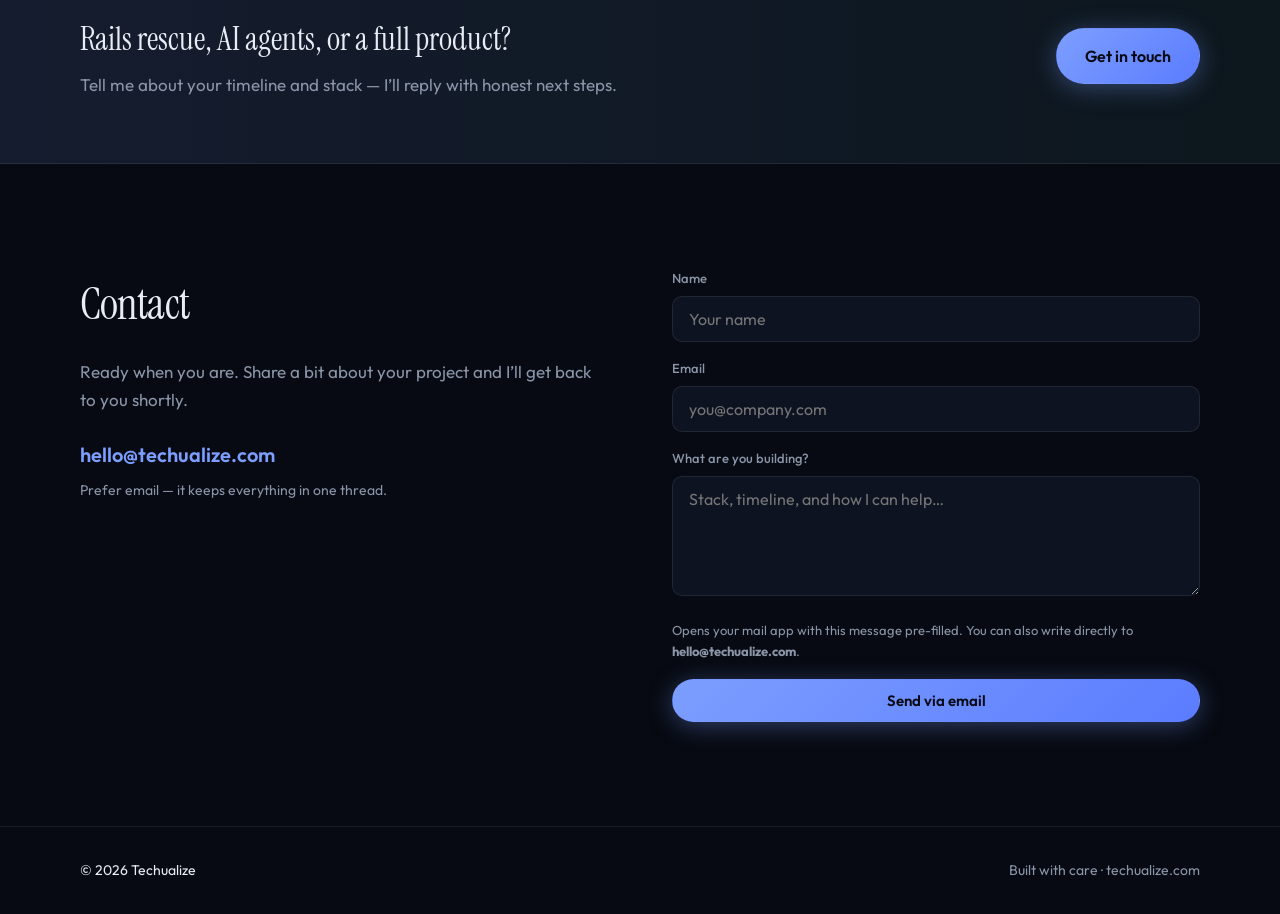
==== commit 98057df5: "Add blog section with initial posts and navigation link - Added Blog nav link to index.html - Added " ====
--- a/index.html
+++ b/index.html
@@ -84,6 +84,7 @@
         <a href="#services">Services</a>
         <a href="#why">Why me</a>
         <a href="#process">Process</a>
+        <a href="blog/">Blog</a>
         <a href="#contact" class="nav-cta">Let’s talk</a>
       </nav>
       <button type="button" class="menu-toggle" id="menuToggle" aria-expanded="false" aria-controls="nav" aria-label="Open menu">
--- a/assets/css/main.css
+++ b/assets/css/main.css
@@ -830,3 +830,301 @@
 .footer-brand {
   color: var(--text);
 }
+
+/* ─── Blog ─────────────────────────────────────────────── */
+.blog-hero {
+  padding: clamp(3rem, 7vw, 5rem) 0 clamp(2.5rem, 5vw, 3.5rem);
+  border-bottom: 1px solid var(--border);
+}
+
+.blog-hero h1 {
+  font-family: var(--font-serif);
+  font-size: clamp(2.25rem, 5vw, 3.25rem);
+  font-weight: 400;
+  letter-spacing: -0.02em;
+  margin: 0 0 0.75rem;
+}
+
+.blog-hero p {
+  color: var(--text-muted);
+  max-width: 38rem;
+  margin: 0;
+}
+
+.blog-grid {
+  display: grid;
+  grid-template-columns: repeat(auto-fill, minmax(min(100%, 340px), 1fr));
+  gap: 1.5rem;
+  padding: clamp(3rem, 6vw, 4rem) 0;
+}
+
+.blog-card {
+  display: flex;
+  flex-direction: column;
+  padding: 1.75rem;
+  border-radius: var(--radius);
+  border: 1px solid var(--border);
+  background: var(--bg-elevated);
+  text-decoration: none;
+  color: inherit;
+  transition: border-color 0.25s var(--ease-out), transform 0.25s var(--ease-out);
+}
+
+.blog-card:hover {
+  border-color: rgba(124, 158, 255, 0.35);
+  transform: translateY(-3px);
+  color: inherit;
+}
+
+.blog-card-tag {
+  display: inline-block;
+  font-size: 0.6875rem;
+  font-weight: 700;
+  letter-spacing: 0.1em;
+  text-transform: uppercase;
+  padding: 0.3rem 0.6rem;
+  border-radius: 6px;
+  background: var(--accent-soft);
+  color: var(--accent);
+  margin-bottom: 1rem;
+  align-self: flex-start;
+}
+
+.blog-card h2 {
+  font-size: 1.125rem;
+  font-weight: 600;
+  letter-spacing: -0.02em;
+  margin: 0 0 0.65rem;
+  line-height: 1.3;
+}
+
+.blog-card p {
+  margin: 0 0 1.25rem;
+  font-size: 0.9375rem;
+  color: var(--text-muted);
+  flex: 1;
+  line-height: 1.6;
+}
+
+.blog-card-meta {
+  display: flex;
+  align-items: center;
+  justify-content: space-between;
+  font-size: 0.8125rem;
+  color: var(--text-muted);
+  padding-top: 1rem;
+  border-top: 1px solid var(--border);
+  margin-top: auto;
+}
+
+.blog-card-read {
+  color: var(--accent);
+  font-weight: 500;
+}
+
+/* Blog post page */
+.post-header {
+  padding: clamp(3rem, 7vw, 5rem) 0 clamp(2rem, 4vw, 3rem);
+  border-bottom: 1px solid var(--border);
+  max-width: 760px;
+}
+
+.post-header .post-tag {
+  display: inline-block;
+  font-size: 0.6875rem;
+  font-weight: 700;
+  letter-spacing: 0.1em;
+  text-transform: uppercase;
+  padding: 0.3rem 0.6rem;
+  border-radius: 6px;
+  background: var(--accent-soft);
+  color: var(--accent);
+  margin-bottom: 1.25rem;
+}
+
+.post-header h1 {
+  font-family: var(--font-serif);
+  font-size: clamp(2rem, 5vw, 3rem);
+  font-weight: 400;
+  letter-spacing: -0.025em;
+  line-height: 1.1;
+  margin: 0 0 1.1rem;
+}
+
+.post-header .post-lead {
+  font-size: 1.125rem;
+  color: var(--text-muted);
+  max-width: 600px;
+  margin: 0 0 1.5rem;
+  line-height: 1.65;
+}
+
+.post-meta {
+  display: flex;
+  flex-wrap: wrap;
+  gap: 0.75rem 1.5rem;
+  font-size: 0.8125rem;
+  color: var(--text-muted);
+}
+
+.post-meta span {
+  display: flex;
+  align-items: center;
+  gap: 0.35rem;
+}
+
+.post-body {
+  display: grid;
+  grid-template-columns: 1fr min(680px, 100%) 1fr;
+  padding: clamp(2.5rem, 5vw, 4rem) 0;
+}
+
+.post-body > * {
+  grid-column: 2;
+}
+
+.prose {
+  font-size: 1.0625rem;
+  line-height: 1.75;
+  color: var(--text);
+}
+
+.prose h2 {
+  font-family: var(--font-serif);
+  font-size: clamp(1.5rem, 3vw, 1.875rem);
+  font-weight: 400;
+  letter-spacing: -0.02em;
+  margin: 2.5rem 0 0.85rem;
+  color: var(--text);
+}
+
+.prose h3 {
+  font-size: 1.125rem;
+  font-weight: 600;
+  letter-spacing: -0.02em;
+  margin: 2rem 0 0.6rem;
+  color: var(--text);
+}
+
+.prose p {
+  margin: 0 0 1.35rem;
+  color: var(--text-muted);
+}
+
+.prose p strong {
+  color: var(--text);
+  font-weight: 600;
+}
+
+.prose ul,
+.prose ol {
+  margin: 0 0 1.35rem;
+  padding-left: 1.5rem;
+  color: var(--text-muted);
+}
+
+.prose li {
+  margin-bottom: 0.5rem;
+}
+
+.prose li strong {
+  color: var(--text);
+}
+
+.prose code {
+  font-family: ui-monospace, "Cascadia Code", "Fira Code", monospace;
+  font-size: 0.875em;
+  background: rgba(124, 158, 255, 0.1);
+  color: var(--accent);
+  padding: 0.15em 0.4em;
+  border-radius: 5px;
+}
+
+.prose pre {
+  background: var(--bg-elevated);
+  border: 1px solid var(--border);
+  border-radius: var(--radius-sm);
+  padding: 1.25rem 1.5rem;
+  overflow-x: auto;
+  margin: 0 0 1.5rem;
+}
+
+.prose pre code {
+  background: transparent;
+  padding: 0;
+  color: var(--text);
+  font-size: 0.9rem;
+}
+
+.prose blockquote {
+  margin: 1.5rem 0;
+  padding: 1.25rem 1.5rem;
+  border-left: 3px solid var(--accent);
+  background: var(--accent-soft);
+  border-radius: 0 var(--radius-sm) var(--radius-sm) 0;
+  font-style: italic;
+  color: var(--text);
+}
+
+.prose blockquote p {
+  margin: 0;
+  color: var(--text);
+}
+
+.prose a {
+  color: var(--accent);
+  text-decoration: underline;
+  text-underline-offset: 3px;
+}
+
+.prose hr {
+  border: none;
+  border-top: 1px solid var(--border);
+  margin: 2.5rem 0;
+}
+
+.post-cta {
+  margin-top: 3rem;
+  padding: 2rem;
+  border-radius: var(--radius);
+  background: linear-gradient(145deg, rgba(124, 158, 255, 0.1) 0%, rgba(18, 24, 42, 0.8) 100%);
+  border: 1px solid rgba(124, 158, 255, 0.25);
+}
+
+.post-cta h3 {
+  font-family: var(--font-serif);
+  font-size: 1.5rem;
+  font-weight: 400;
+  margin: 0 0 0.6rem;
+}
+
+.post-cta p {
+  color: var(--text-muted);
+  margin: 0 0 1.25rem;
+}
+
+.back-link {
+  display: inline-flex;
+  align-items: center;
+  gap: 0.4rem;
+  font-size: 0.875rem;
+  color: var(--text-muted);
+  text-decoration: none;
+  margin-bottom: 2.5rem;
+  transition: color 0.2s;
+}
+
+.back-link:hover {
+  color: var(--accent);
+}
+
+@media (max-width: 720px) {
+  .post-body {
+    grid-template-columns: 1fr;
+    padding-inline: 1.25rem;
+  }
+
+  .post-body > * {
+    grid-column: 1;
+  }
+}
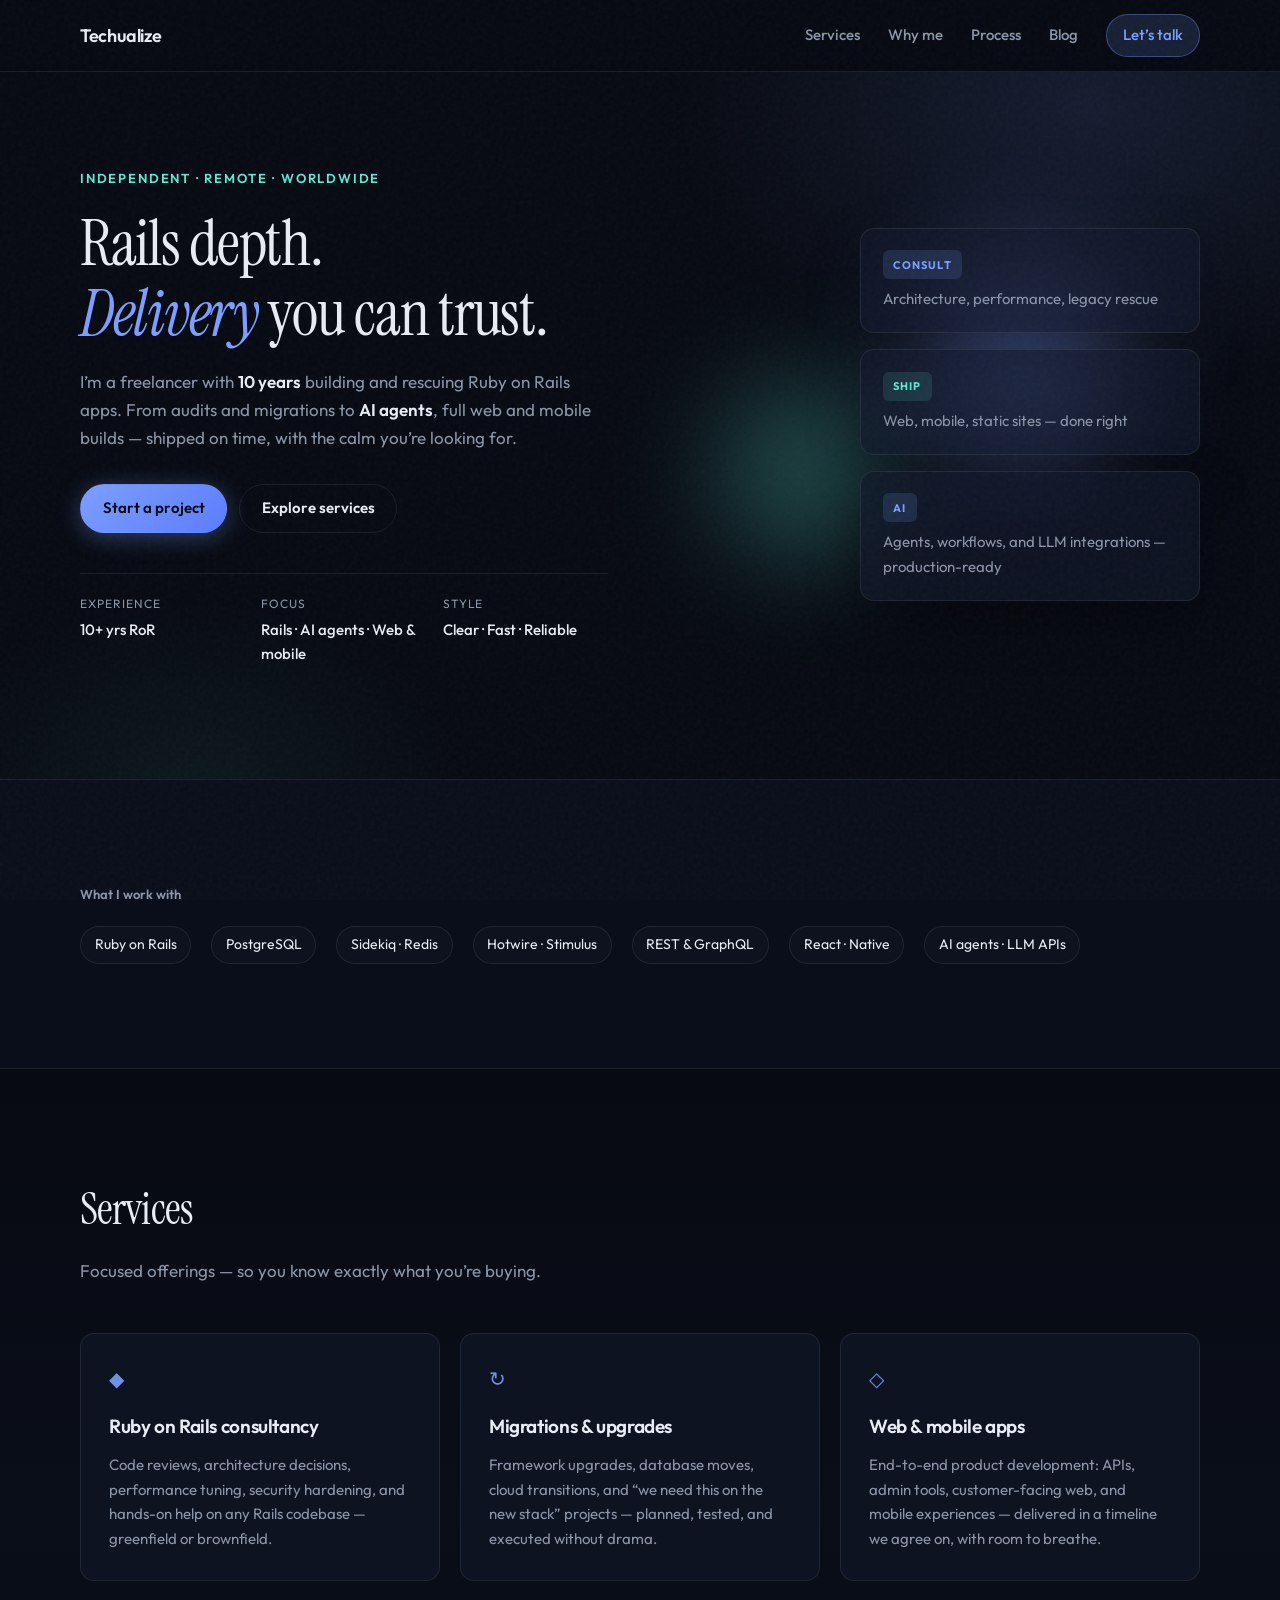
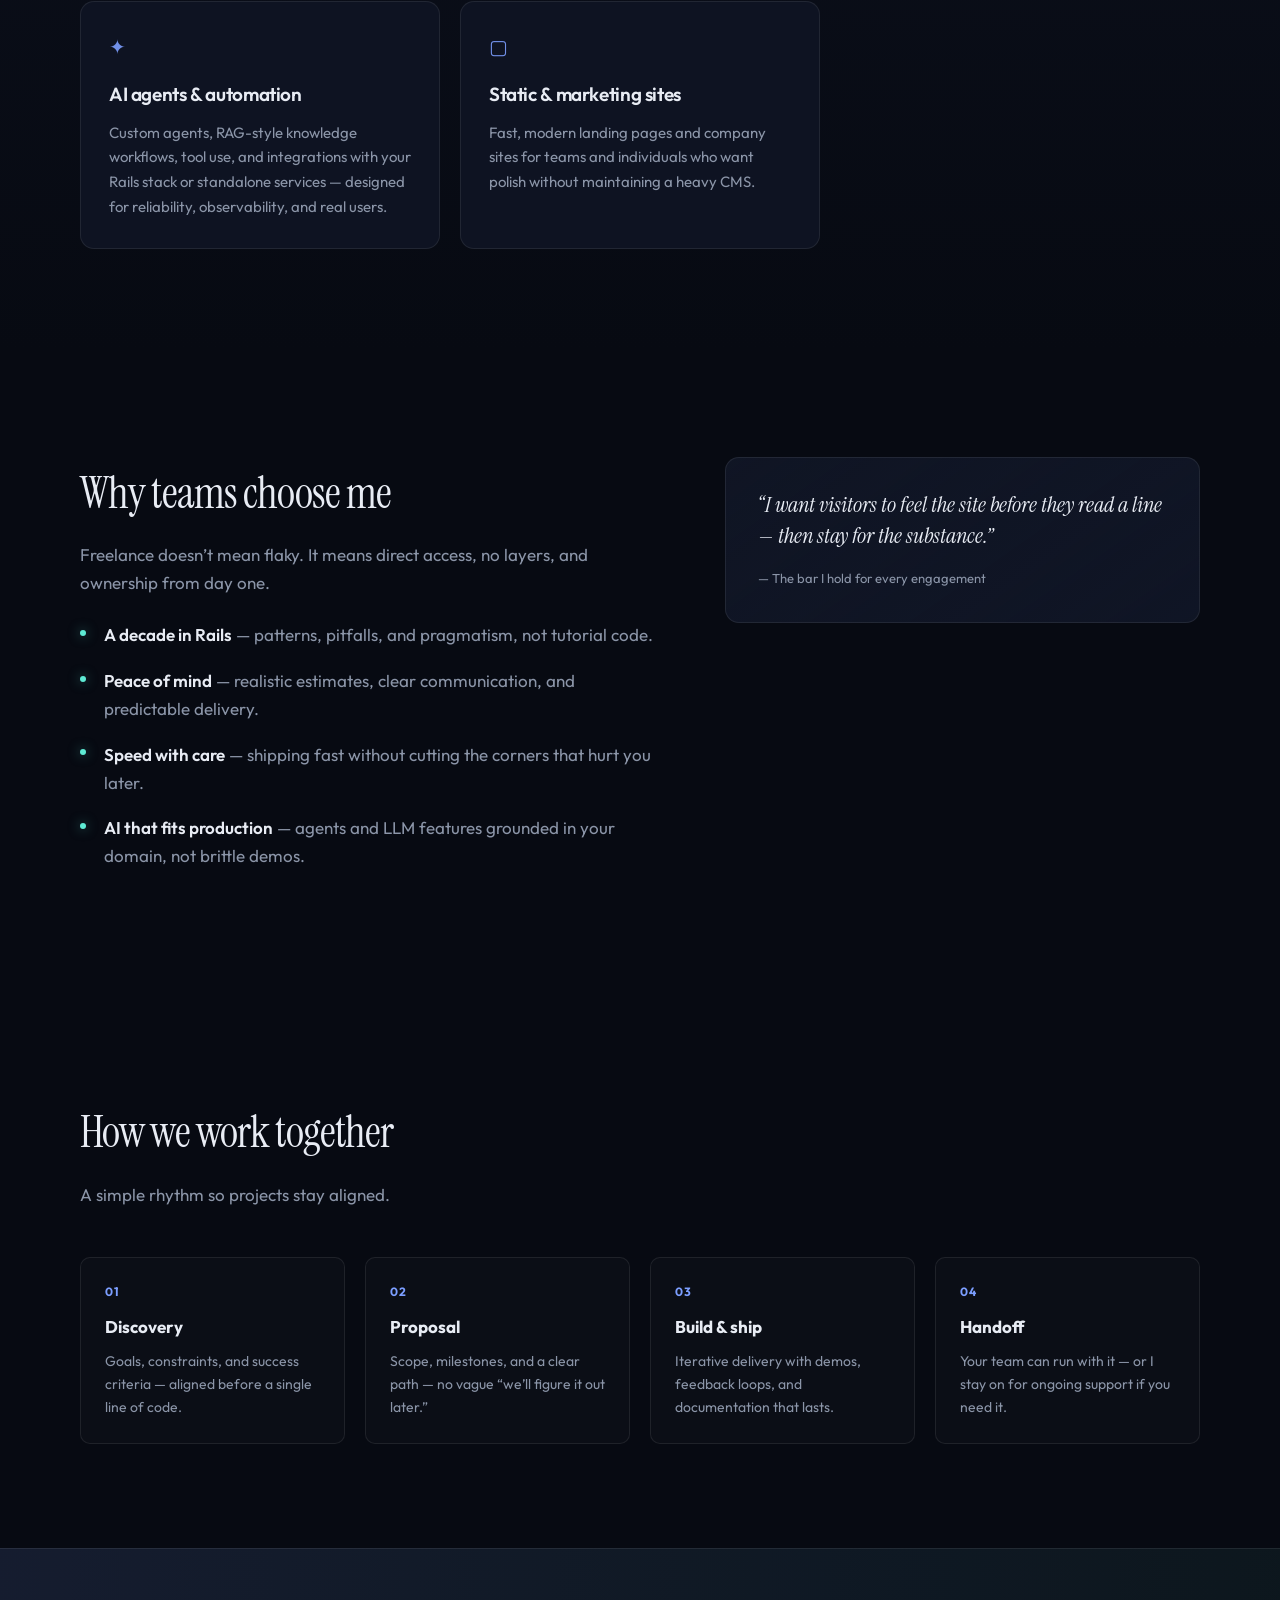
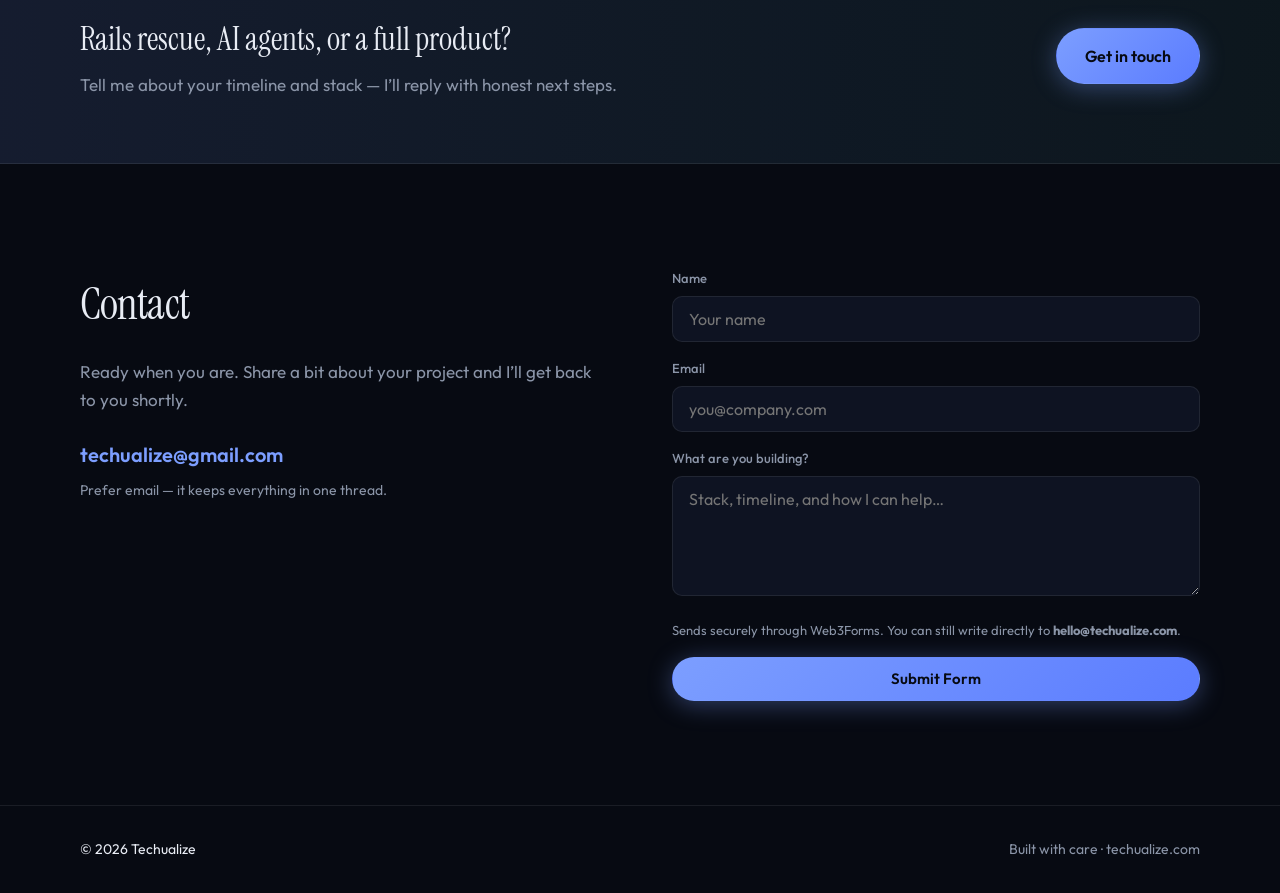
==== commit 28bf1581: "Update contact form for Web3Forms; adjust site and scripts - POST contact submissions to api.web3for" ====
--- a/index.html
+++ b/index.html
@@ -1,330 +1,436 @@
-<!DOCTYPE html>
+<!doctype html>
 <html lang="en">
-<head>
-  <meta charset="UTF-8" />
-  <meta name="viewport" content="width=device-width, initial-scale=1.0" />
-  <meta name="description" content="Techualize — Ruby on Rails consultancy, migrations, AI agents, and modern web & mobile development. A decade of shipping with clarity and speed." />
-  <meta name="robots" content="index, follow, max-image-preview:large, max-snippet:-1, max-video-preview:-1" />
-  <meta name="googlebot" content="index, follow" />
-  <meta name="author" content="Techualize" />
-  <meta name="theme-color" content="#070a12" />
-  <link rel="canonical" href="https://techualize.com/" />
-  <link rel="alternate" hreflang="en" href="https://techualize.com/" />
-  <link rel="alternate" hreflang="x-default" href="https://techualize.com/" />
-  <meta property="og:title" content="Techualize — Rails expertise. Products that ship." />
-  <meta property="og:description" content="10+ years Ruby on Rails: consultancy, migrations, AI agents, web & mobile apps, and static sites. Freelance, remote, worldwide." />
-  <meta property="og:type" content="website" />
-  <meta property="og:url" content="https://techualize.com/" />
-  <meta property="og:site_name" content="Techualize" />
-  <meta property="og:locale" content="en_US" />
-  <meta property="og:image" content="https://techualize.com/assets/og-image.png" />
-  <meta property="og:image:width" content="1200" />
-  <meta property="og:image:height" content="630" />
-  <meta property="og:image:alt" content="Techualize — Ruby on Rails, AI agents, web and mobile development" />
-  <meta name="twitter:card" content="summary_large_image" />
-  <meta name="twitter:title" content="Techualize — Rails expertise. Products that ship." />
-  <meta name="twitter:description" content="10+ years Ruby on Rails: consultancy, migrations, AI agents, web & mobile apps, and static sites. Freelance, remote, worldwide." />
-  <meta name="twitter:image" content="https://techualize.com/assets/og-image.png" />
-  <link rel="icon" href="assets/favicon.svg" type="image/svg+xml" />
-  <title>Techualize — Rails expertise. Products that ship.</title>
-  <link rel="preconnect" href="https://fonts.googleapis.com" />
-  <link rel="preconnect" href="https://fonts.gstatic.com" crossorigin />
-  <link href="https://fonts.googleapis.com/css2?family=Instrument+Serif:ital@0;1&family=Outfit:wght@300;400;500;600;700&display=swap" rel="stylesheet" />
-  <link rel="stylesheet" href="assets/css/main.css" />
-  <script type="application/ld+json">
-  {
-    "@context": "https://schema.org",
-    "@graph": [
+  <head>
+    <meta charset="UTF-8" />
+    <meta name="viewport" content="width=device-width, initial-scale=1.0" />
+    <meta
+      name="description"
+      content="Techualize — Ruby on Rails consultancy, migrations, AI agents, and modern web & mobile development. A decade of shipping with clarity and speed."
+    />
+    <meta
+      name="robots"
+      content="index, follow, max-image-preview:large, max-snippet:-1, max-video-preview:-1"
+    />
+    <meta name="googlebot" content="index, follow" />
+    <meta name="author" content="Techualize" />
+    <meta name="theme-color" content="#070a12" />
+    <link rel="canonical" href="https://techualize.com/" />
+    <link rel="alternate" hreflang="en" href="https://techualize.com/" />
+    <link rel="alternate" hreflang="x-default" href="https://techualize.com/" />
+    <meta
+      property="og:title"
+      content="Techualize — Rails expertise. Products that ship."
+    />
+    <meta
+      property="og:description"
+      content="10+ years Ruby on Rails: consultancy, migrations, AI agents, web & mobile apps, and static sites. Freelance, remote, worldwide."
+    />
+    <meta property="og:type" content="website" />
+    <meta property="og:url" content="https://techualize.com/" />
+    <meta property="og:site_name" content="Techualize" />
+    <meta property="og:locale" content="en_US" />
+    <meta
+      property="og:image"
+      content="https://techualize.com/assets/og-image.png"
+    />
+    <meta property="og:image:width" content="1200" />
+    <meta property="og:image:height" content="630" />
+    <meta
+      property="og:image:alt"
+      content="Techualize — Ruby on Rails, AI agents, web and mobile development"
+    />
+    <meta name="twitter:card" content="summary_large_image" />
+    <meta
+      name="twitter:title"
+      content="Techualize — Rails expertise. Products that ship."
+    />
+    <meta
+      name="twitter:description"
+      content="10+ years Ruby on Rails: consultancy, migrations, AI agents, web & mobile apps, and static sites. Freelance, remote, worldwide."
+    />
+    <meta
+      name="twitter:image"
+      content="https://techualize.com/assets/og-image.png"
+    />
+    <link rel="icon" href="assets/favicon.svg" type="image/svg+xml" />
+    <title>Techualize — Rails expertise. Products that ship.</title>
+    <link rel="preconnect" href="https://fonts.googleapis.com" />
+    <link rel="preconnect" href="https://fonts.gstatic.com" crossorigin />
+    <link
+      href="https://fonts.googleapis.com/css2?family=Instrument+Serif:ital@0;1&family=Outfit:wght@300;400;500;600;700&display=swap"
+      rel="stylesheet"
+    />
+    <link rel="stylesheet" href="assets/css/main.css" />
+    <script type="application/ld+json">
       {
-        "@type": "WebSite",
-        "@id": "https://techualize.com/#website",
-        "url": "https://techualize.com/",
-        "name": "Techualize",
-        "description": "Ruby on Rails consultancy, migrations, AI agents, and modern web and mobile development. Freelance, remote, worldwide.",
-        "inLanguage": "en-US",
-        "publisher": { "@id": "https://techualize.com/#organization" }
-      },
-      {
-        "@type": "Organization",
-        "@id": "https://techualize.com/#organization",
-        "name": "Techualize",
-        "url": "https://techualize.com/",
-        "email": "hello@techualize.com",
-        "description": "Independent software consultancy specializing in Ruby on Rails, AI agents, migrations, and web and mobile product delivery.",
-        "areaServed": { "@type": "Place", "name": "Worldwide" }
-      },
-      {
-        "@type": "ProfessionalService",
-        "@id": "https://techualize.com/#professional-service",
-        "name": "Techualize",
-        "url": "https://techualize.com/",
-        "image": "https://techualize.com/assets/og-image.png",
-        "description": "Ruby on Rails consulting, application migrations and upgrades, AI agents and automation, full-stack web and mobile apps, and static marketing sites.",
-        "provider": { "@id": "https://techualize.com/#organization" },
-        "areaServed": { "@type": "Place", "name": "Worldwide" },
-        "serviceType": [
-          "Ruby on Rails consulting",
-          "Application migration",
-          "AI agent development",
-          "Web application development",
-          "Mobile application development",
-          "Static website development"
+        "@context": "https://schema.org",
+        "@graph": [
+          {
+            "@type": "WebSite",
+            "@id": "https://techualize.com/#website",
+            "url": "https://techualize.com/",
+            "name": "Techualize",
+            "description": "Ruby on Rails consultancy, migrations, AI agents, and modern web and mobile development. Freelance, remote, worldwide.",
+            "inLanguage": "en-US",
+            "publisher": { "@id": "https://techualize.com/#organization" }
+          },
+          {
+            "@type": "Organization",
+            "@id": "https://techualize.com/#organization",
+            "name": "Techualize",
+            "url": "https://techualize.com/",
+            "email": "techualize@gmail.com",
+            "description": "Independent software consultancy specializing in Ruby on Rails, AI agents, migrations, and web and mobile product delivery.",
+            "areaServed": { "@type": "Place", "name": "Worldwide" }
+          },
+          {
+            "@type": "ProfessionalService",
+            "@id": "https://techualize.com/#professional-service",
+            "name": "Techualize",
+            "url": "https://techualize.com/",
+            "image": "https://techualize.com/assets/og-image.png",
+            "description": "Ruby on Rails consulting, application migrations and upgrades, AI agents and automation, full-stack web and mobile apps, and static marketing sites.",
+            "provider": { "@id": "https://techualize.com/#organization" },
+            "areaServed": { "@type": "Place", "name": "Worldwide" },
+            "serviceType": [
+              "Ruby on Rails consulting",
+              "Application migration",
+              "AI agent development",
+              "Web application development",
+              "Mobile application development",
+              "Static website development"
+            ]
+          }
         ]
       }
-    ]
-  }
-  </script>
-</head>
-<body>
-  <div class="noise" aria-hidden="true"></div>
-  <header class="site-header">
-    <div class="container header-inner">
-      <a class="logo" href="#top">Techualize</a>
-      <nav class="nav" id="nav" aria-label="Primary">
-        <a href="#services">Services</a>
-        <a href="#why">Why me</a>
-        <a href="#process">Process</a>
-        <a href="blog/">Blog</a>
-        <a href="#contact" class="nav-cta">Let’s talk</a>
-      </nav>
-      <button type="button" class="menu-toggle" id="menuToggle" aria-expanded="false" aria-controls="nav" aria-label="Open menu">
-        <span></span><span></span>
-      </button>
-    </div>
-  </header>
-
-  <main id="top">
-    <section class="hero">
-      <div class="container hero-grid">
-        <div class="hero-copy">
-          <p class="eyebrow">Independent · Remote · Worldwide</p>
-          <h1 class="hero-title">
-            Rails depth.<br />
-            <em>Delivery</em> you can trust.
-          </h1>
-          <p class="hero-lead">
-            I’m a freelancer with <strong>10 years</strong> building and rescuing Ruby on Rails apps.
-            From audits and migrations to <strong>AI agents</strong>, full web and mobile builds — shipped on time, with the calm you’re looking for.
-          </p>
-          <div class="hero-actions">
-            <a href="#contact" class="btn btn-primary">Start a project</a>
-            <a href="#services" class="btn btn-ghost">Explore services</a>
-          </div>
-          <dl class="hero-stats">
-            <div>
-              <dt>Experience</dt>
-              <dd>10+ yrs RoR</dd>
+    </script>
+  </head>
+  <body>
+    <div class="noise" aria-hidden="true"></div>
+    <header class="site-header">
+      <div class="container header-inner">
+        <a class="logo" href="#top">Techualize</a>
+        <nav class="nav" id="nav" aria-label="Primary">
+          <a href="#services">Services</a>
+          <a href="#why">Why me</a>
+          <a href="#process">Process</a>
+          <a href="blog/">Blog</a>
+          <a href="#contact" class="nav-cta">Let’s talk</a>
+        </nav>
+        <button
+          type="button"
+          class="menu-toggle"
+          id="menuToggle"
+          aria-expanded="false"
+          aria-controls="nav"
+          aria-label="Open menu"
+        >
+          <span></span><span></span>
+        </button>
+      </div>
+    </header>
+
+    <main id="top">
+      <section class="hero">
+        <div class="container hero-grid">
+          <div class="hero-copy">
+            <p class="eyebrow">Independent · Remote · Worldwide</p>
+            <h1 class="hero-title">
+              Rails depth.<br />
+              <em>Delivery</em> you can trust.
+            </h1>
+            <p class="hero-lead">
+              I’m a freelancer with <strong>10 years</strong> building and
+              rescuing Ruby on Rails apps. From audits and migrations to
+              <strong>AI agents</strong>, full web and mobile builds — shipped
+              on time, with the calm you’re looking for.
+            </p>
+            <div class="hero-actions">
+              <a href="#contact" class="btn btn-primary">Start a project</a>
+              <a href="#services" class="btn btn-ghost">Explore services</a>
             </div>
-            <div>
-              <dt>Focus</dt>
-              <dd>Rails · AI agents · Web & mobile</dd>
+            <dl class="hero-stats">
+              <div>
+                <dt>Experience</dt>
+                <dd>10+ yrs RoR</dd>
+              </div>
+              <div>
+                <dt>Focus</dt>
+                <dd>Rails · AI agents · Web & mobile</dd>
+              </div>
+              <div>
+                <dt>Style</dt>
+                <dd>Clear · Fast · Reliable</dd>
+              </div>
+            </dl>
+          </div>
+          <div class="hero-visual" aria-hidden="true">
+            <div class="orb orb-a"></div>
+            <div class="orb orb-b"></div>
+            <div class="card-stack">
+              <div class="glass-card">
+                <span class="pill">Consult</span>
+                <p>Architecture, performance, legacy rescue</p>
+              </div>
+              <div class="glass-card">
+                <span class="pill pill-alt">Ship</span>
+                <p>Web, mobile, static sites — done right</p>
+              </div>
+              <div class="glass-card">
+                <span class="pill">AI</span>
+                <p>
+                  Agents, workflows, and LLM integrations — production-ready
+                </p>
+              </div>
             </div>
-            <div>
-              <dt>Style</dt>
-              <dd>Clear · Fast · Reliable</dd>
-            </div>
-          </dl>
-        </div>
-        <div class="hero-visual" aria-hidden="true">
-          <div class="orb orb-a"></div>
-          <div class="orb orb-b"></div>
-          <div class="card-stack">
-            <div class="glass-card">
-              <span class="pill">Consult</span>
-              <p>Architecture, performance, legacy rescue</p>
-            </div>
-            <div class="glass-card">
-              <span class="pill pill-alt">Ship</span>
-              <p>Web, mobile, static sites — done right</p>
-            </div>
-            <div class="glass-card">
-              <span class="pill">AI</span>
-              <p>Agents, workflows, and LLM integrations — production-ready</p>
-            </div>
-          </div>
-        </div>
-      </div>
-    </section>
-
-    <section class="section logos" aria-label="Capabilities">
-      <div class="container logos-inner">
-        <span class="logos-label">What I work with</span>
-        <ul class="logo-row">
-          <li>Ruby on Rails</li>
-          <li>PostgreSQL</li>
-          <li>Sidekiq · Redis</li>
-          <li>Hotwire · Stimulus</li>
-          <li>REST &amp; GraphQL</li>
-          <li>React · Native</li>
-          <li>AI agents · LLM APIs</li>
-        </ul>
-      </div>
-    </section>
-
-    <section id="services" class="section services">
-      <div class="container">
-        <header class="section-head">
-          <h2>Services</h2>
-          <p>Focused offerings — so you know exactly what you’re buying.</p>
-        </header>
-        <div class="service-grid">
-          <article class="service-card">
-            <div class="service-icon" aria-hidden="true">◆</div>
-            <h3>Ruby on Rails consultancy</h3>
-            <p>
-              Code reviews, architecture decisions, performance tuning, security hardening,
-              and hands-on help on any Rails codebase — greenfield or brownfield.
+          </div>
+        </div>
+      </section>
+
+      <section class="section logos" aria-label="Capabilities">
+        <div class="container logos-inner">
+          <span class="logos-label">What I work with</span>
+          <ul class="logo-row">
+            <li>Ruby on Rails</li>
+            <li>PostgreSQL</li>
+            <li>Sidekiq · Redis</li>
+            <li>Hotwire · Stimulus</li>
+            <li>REST &amp; GraphQL</li>
+            <li>React · Native</li>
+            <li>AI agents · LLM APIs</li>
+          </ul>
+        </div>
+      </section>
+
+      <section id="services" class="section services">
+        <div class="container">
+          <header class="section-head">
+            <h2>Services</h2>
+            <p>Focused offerings — so you know exactly what you’re buying.</p>
+          </header>
+          <div class="service-grid">
+            <article class="service-card">
+              <div class="service-icon" aria-hidden="true">◆</div>
+              <h3>Ruby on Rails consultancy</h3>
+              <p>
+                Code reviews, architecture decisions, performance tuning,
+                security hardening, and hands-on help on any Rails codebase —
+                greenfield or brownfield.
+              </p>
+            </article>
+            <article class="service-card">
+              <div class="service-icon" aria-hidden="true">↻</div>
+              <h3>Migrations &amp; upgrades</h3>
+              <p>
+                Framework upgrades, database moves, cloud transitions, and “we
+                need this on the new stack” projects — planned, tested, and
+                executed without drama.
+              </p>
+            </article>
+            <article class="service-card">
+              <div class="service-icon" aria-hidden="true">◇</div>
+              <h3>Web &amp; mobile apps</h3>
+              <p>
+                End-to-end product development: APIs, admin tools,
+                customer-facing web, and mobile experiences — delivered in a
+                timeline we agree on, with room to breathe.
+              </p>
+            </article>
+            <article class="service-card">
+              <div class="service-icon" aria-hidden="true">✦</div>
+              <h3>AI agents &amp; automation</h3>
+              <p>
+                Custom agents, RAG-style knowledge workflows, tool use, and
+                integrations with your Rails stack or standalone services —
+                designed for reliability, observability, and real users.
+              </p>
+            </article>
+            <article class="service-card">
+              <div class="service-icon" aria-hidden="true">▢</div>
+              <h3>Static &amp; marketing sites</h3>
+              <p>
+                Fast, modern landing pages and company sites for teams and
+                individuals who want polish without maintaining a heavy CMS.
+              </p>
+            </article>
+          </div>
+        </div>
+      </section>
+
+      <section id="why" class="section why">
+        <div class="container why-grid">
+          <div class="why-copy">
+            <h2>Why teams choose me</h2>
+            <p class="why-intro">
+              Freelance doesn’t mean flaky. It means direct access, no layers,
+              and ownership from day one.
             </p>
-          </article>
-          <article class="service-card">
-            <div class="service-icon" aria-hidden="true">↻</div>
-            <h3>Migrations &amp; upgrades</h3>
-            <p>
-              Framework upgrades, database moves, cloud transitions, and “we need this on the new stack”
-              projects — planned, tested, and executed without drama.
-            </p>
-          </article>
-          <article class="service-card">
-            <div class="service-icon" aria-hidden="true">◇</div>
-            <h3>Web &amp; mobile apps</h3>
-            <p>
-              End-to-end product development: APIs, admin tools, customer-facing web,
-              and mobile experiences — delivered in a timeline we agree on, with room to breathe.
-            </p>
-          </article>
-          <article class="service-card">
-            <div class="service-icon" aria-hidden="true">✦</div>
-            <h3>AI agents &amp; automation</h3>
-            <p>
-              Custom agents, RAG-style knowledge workflows, tool use, and integrations with your Rails stack
-              or standalone services — designed for reliability, observability, and real users.
-            </p>
-          </article>
-          <article class="service-card">
-            <div class="service-icon" aria-hidden="true">▢</div>
-            <h3>Static &amp; marketing sites</h3>
-            <p>
-              Fast, modern landing pages and company sites for teams and individuals who want
-              polish without maintaining a heavy CMS.
-            </p>
-          </article>
-        </div>
-      </div>
-    </section>
-
-    <section id="why" class="section why">
-      <div class="container why-grid">
-        <div class="why-copy">
-          <h2>Why teams choose me</h2>
-          <p class="why-intro">
-            Freelance doesn’t mean flaky. It means direct access, no layers, and ownership from day one.
-          </p>
-          <ul class="why-list">
+            <ul class="why-list">
+              <li>
+                <strong>A decade in Rails</strong> — patterns, pitfalls, and
+                pragmatism, not tutorial code.
+              </li>
+              <li>
+                <strong>Peace of mind</strong> — realistic estimates, clear
+                communication, and predictable delivery.
+              </li>
+              <li>
+                <strong>Speed with care</strong> — shipping fast without cutting
+                the corners that hurt you later.
+              </li>
+              <li>
+                <strong>AI that fits production</strong> — agents and LLM
+                features grounded in your domain, not brittle demos.
+              </li>
+            </ul>
+          </div>
+          <aside class="why-aside">
+            <blockquote class="quote">
+              <p>
+                “I want visitors to feel the site before they read a line — then
+                stay for the substance.”
+              </p>
+              <footer>— The bar I hold for every engagement</footer>
+            </blockquote>
+          </aside>
+        </div>
+      </section>
+
+      <section id="process" class="section process">
+        <div class="container">
+          <header class="section-head">
+            <h2>How we work together</h2>
+            <p>A simple rhythm so projects stay aligned.</p>
+          </header>
+          <ol class="process-steps">
             <li>
-              <strong>A decade in Rails</strong> — patterns, pitfalls, and pragmatism, not tutorial code.
+              <span class="step-num">01</span>
+              <h3>Discovery</h3>
+              <p>
+                Goals, constraints, and success criteria — aligned before a
+                single line of code.
+              </p>
             </li>
             <li>
-              <strong>Peace of mind</strong> — realistic estimates, clear communication, and predictable delivery.
+              <span class="step-num">02</span>
+              <h3>Proposal</h3>
+              <p>
+                Scope, milestones, and a clear path — no vague “we’ll figure it
+                out later.”
+              </p>
             </li>
             <li>
-              <strong>Speed with care</strong> — shipping fast without cutting the corners that hurt you later.
+              <span class="step-num">03</span>
+              <h3>Build &amp; ship</h3>
+              <p>
+                Iterative delivery with demos, feedback loops, and documentation
+                that lasts.
+              </p>
             </li>
             <li>
-              <strong>AI that fits production</strong> — agents and LLM features grounded in your domain, not brittle demos.
+              <span class="step-num">04</span>
+              <h3>Handoff</h3>
+              <p>
+                Your team can run with it — or I stay on for ongoing support if
+                you need it.
+              </p>
             </li>
-          </ul>
-        </div>
-        <aside class="why-aside">
-          <blockquote class="quote">
-            <p>“I want visitors to feel the site before they read a line — then stay for the substance.”</p>
-            <footer>— The bar I hold for every engagement</footer>
-          </blockquote>
-        </aside>
+          </ol>
+        </div>
+      </section>
+
+      <section class="section cta-band">
+        <div class="container cta-inner">
+          <div>
+            <h2>Rails rescue, AI agents, or a full product?</h2>
+            <p>
+              Tell me about your timeline and stack — I’ll reply with honest
+              next steps.
+            </p>
+          </div>
+          <a href="#contact" class="btn btn-primary btn-lg">Get in touch</a>
+        </div>
+      </section>
+
+      <section id="contact" class="section contact">
+        <div class="container contact-grid">
+          <div>
+            <h2>Contact</h2>
+            <p class="contact-lead">
+              Ready when you are. Share a bit about your project and I’ll get
+              back to you shortly.
+            </p>
+            <address class="contact-details">
+              <a class="contact-link" href="mailto:techualize@gmail.com"
+                >techualize@gmail.com</a
+              >
+              <span class="contact-note"
+                >Prefer email — it keeps everything in one thread.</span
+              >
+            </address>
+          </div>
+          <form
+            class="contact-form"
+            id="contactForm"
+            action="https://api.web3forms.com/submit"
+            method="POST"
+          >
+            <input
+              type="hidden"
+              name="access_key"
+              value="70fd6188-414f-40ec-ae1e-e472ca77d859"
+            />
+            <label>
+              <span>Name</span>
+              <input
+                type="text"
+                name="name"
+                id="contactName"
+                autocomplete="name"
+                placeholder="Your name"
+                required
+              />
+            </label>
+            <label>
+              <span>Email</span>
+              <input
+                type="email"
+                name="email"
+                id="contactEmail"
+                autocomplete="email"
+                placeholder="you@company.com"
+                required
+              />
+            </label>
+            <label>
+              <span>What are you building?</span>
+              <textarea
+                name="message"
+                id="contactMessage"
+                rows="4"
+                placeholder="Stack, timeline, and how I can help…"
+                required
+              ></textarea>
+            </label>
+            <p class="form-hint">
+              Sends securely through Web3Forms. You can still write directly to
+              <strong>hello@techualize.com</strong>.
+            </p>
+            <button type="submit" class="btn btn-primary btn-block">
+              Submit Form
+            </button>
+          </form>
+        </div>
+      </section>
+    </main>
+
+    <footer class="site-footer">
+      <div class="container footer-inner">
+        <span class="footer-brand">© <span id="year"></span> Techualize</span>
+        <span class="footer-meta">Built with care · techualize.com</span>
       </div>
-    </section>
-
-    <section id="process" class="section process">
-      <div class="container">
-        <header class="section-head">
-          <h2>How we work together</h2>
-          <p>A simple rhythm so projects stay aligned.</p>
-        </header>
-        <ol class="process-steps">
-          <li>
-            <span class="step-num">01</span>
-            <h3>Discovery</h3>
-            <p>Goals, constraints, and success criteria — aligned before a single line of code.</p>
-          </li>
-          <li>
-            <span class="step-num">02</span>
-            <h3>Proposal</h3>
-            <p>Scope, milestones, and a clear path — no vague “we’ll figure it out later.”</p>
-          </li>
-          <li>
-            <span class="step-num">03</span>
-            <h3>Build &amp; ship</h3>
-            <p>Iterative delivery with demos, feedback loops, and documentation that lasts.</p>
-          </li>
-          <li>
-            <span class="step-num">04</span>
-            <h3>Handoff</h3>
-            <p>Your team can run with it — or I stay on for ongoing support if you need it.</p>
-          </li>
-        </ol>
-      </div>
-    </section>
-
-    <section class="section cta-band">
-      <div class="container cta-inner">
-        <div>
-          <h2>Rails rescue, AI agents, or a full product?</h2>
-          <p>Tell me about your timeline and stack — I’ll reply with honest next steps.</p>
-        </div>
-        <a href="#contact" class="btn btn-primary btn-lg">Get in touch</a>
-      </div>
-    </section>
-
-    <section id="contact" class="section contact">
-      <div class="container contact-grid">
-        <div>
-          <h2>Contact</h2>
-          <p class="contact-lead">
-            Ready when you are. Share a bit about your project and I’ll get back to you shortly.
-          </p>
-          <address class="contact-details">
-            <a class="contact-link" href="mailto:hello@techualize.com">hello@techualize.com</a>
-            <span class="contact-note">Prefer email — it keeps everything in one thread.</span>
-          </address>
-        </div>
-        <form class="contact-form" id="contactForm" novalidate>
-          <label>
-            <span>Name</span>
-            <input type="text" name="name" id="contactName" autocomplete="name" placeholder="Your name" required />
-          </label>
-          <label>
-            <span>Email</span>
-            <input type="email" name="email" id="contactEmail" autocomplete="email" placeholder="you@company.com" required />
-          </label>
-          <label>
-            <span>What are you building?</span>
-            <textarea name="message" id="contactMessage" rows="4" placeholder="Stack, timeline, and how I can help…" required></textarea>
-          </label>
-          <p class="form-hint">
-            Opens your mail app with this message pre-filled. You can also write directly to <strong>hello@techualize.com</strong>.
-          </p>
-          <button type="submit" class="btn btn-primary btn-block">Send via email</button>
-        </form>
-      </div>
-    </section>
-  </main>
-
-  <footer class="site-footer">
-    <div class="container footer-inner">
-      <span class="footer-brand">© <span id="year"></span> Techualize</span>
-      <span class="footer-meta">Built with care · techualize.com</span>
-    </div>
-  </footer>
-
-  <script src="assets/js/main.js"></script>
-</body>
+    </footer>
+
+    <script src="assets/js/main.js"></script>
+  </body>
 </html>
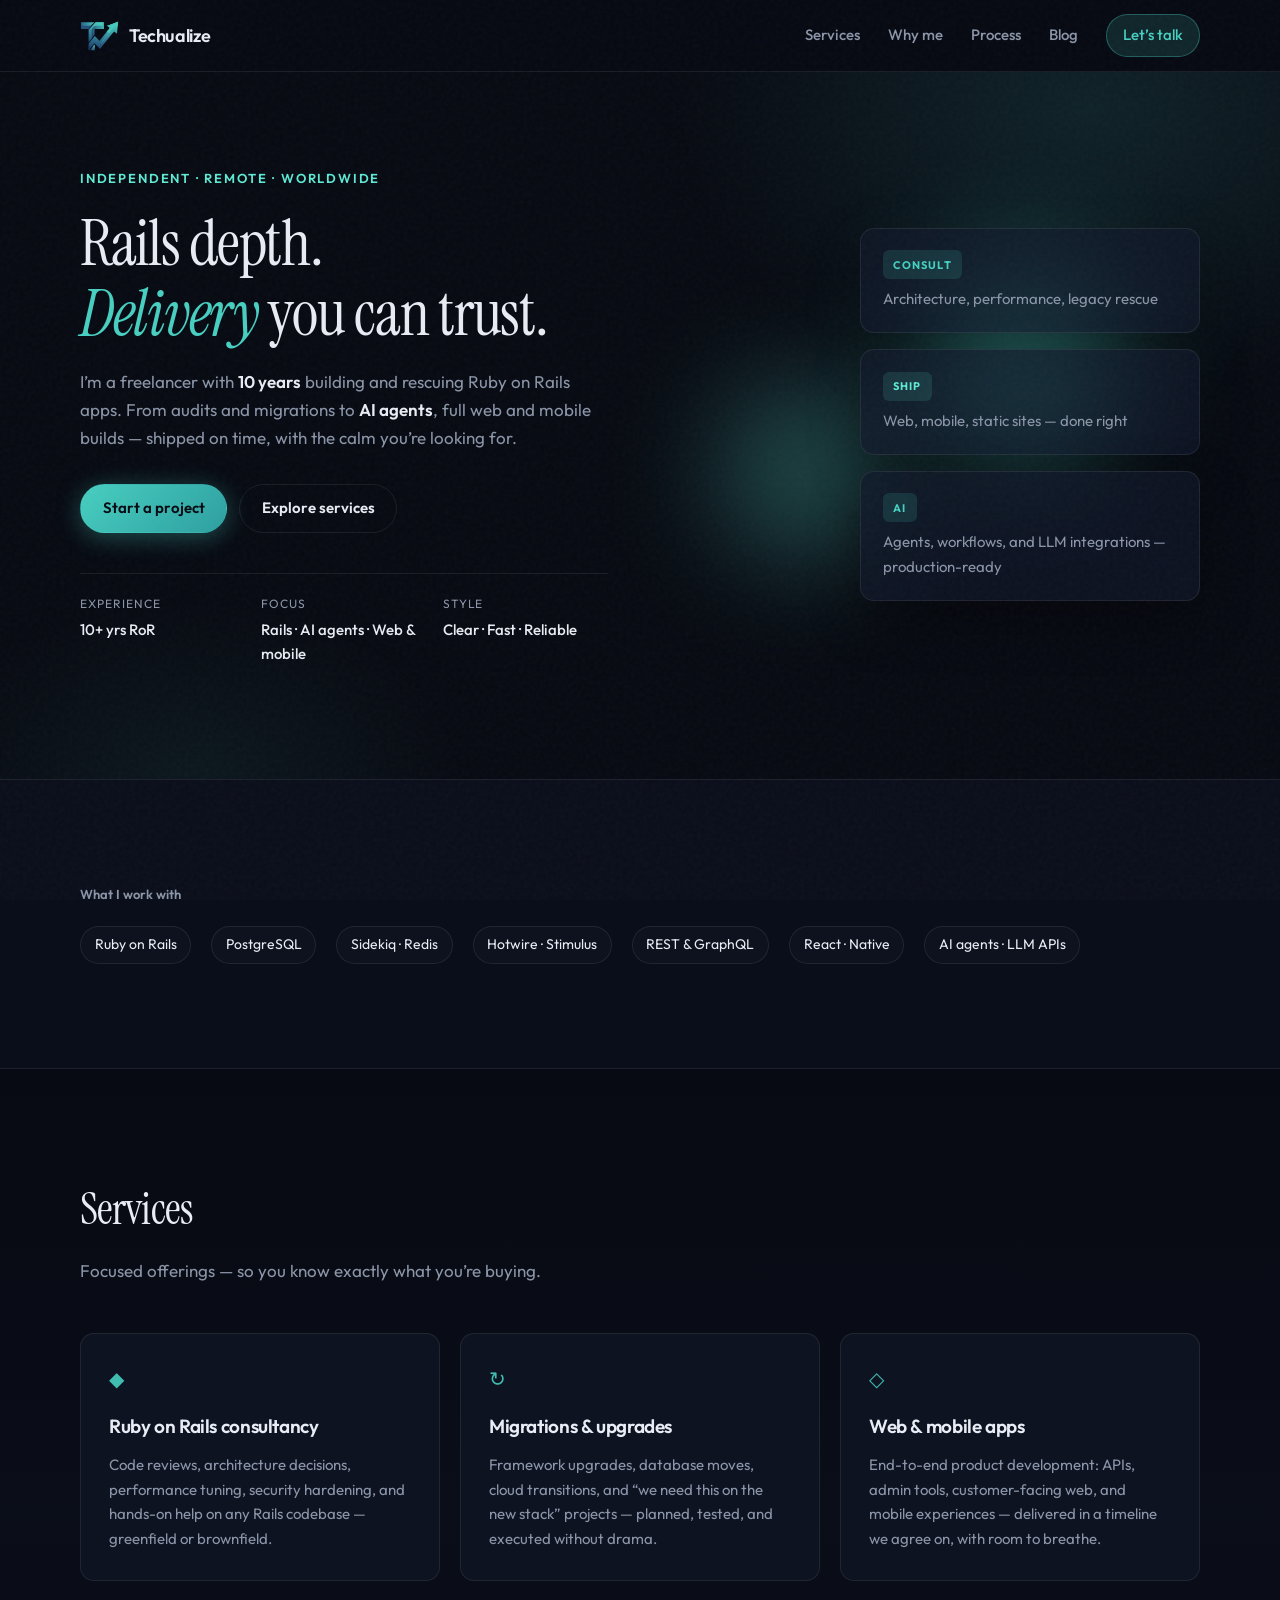
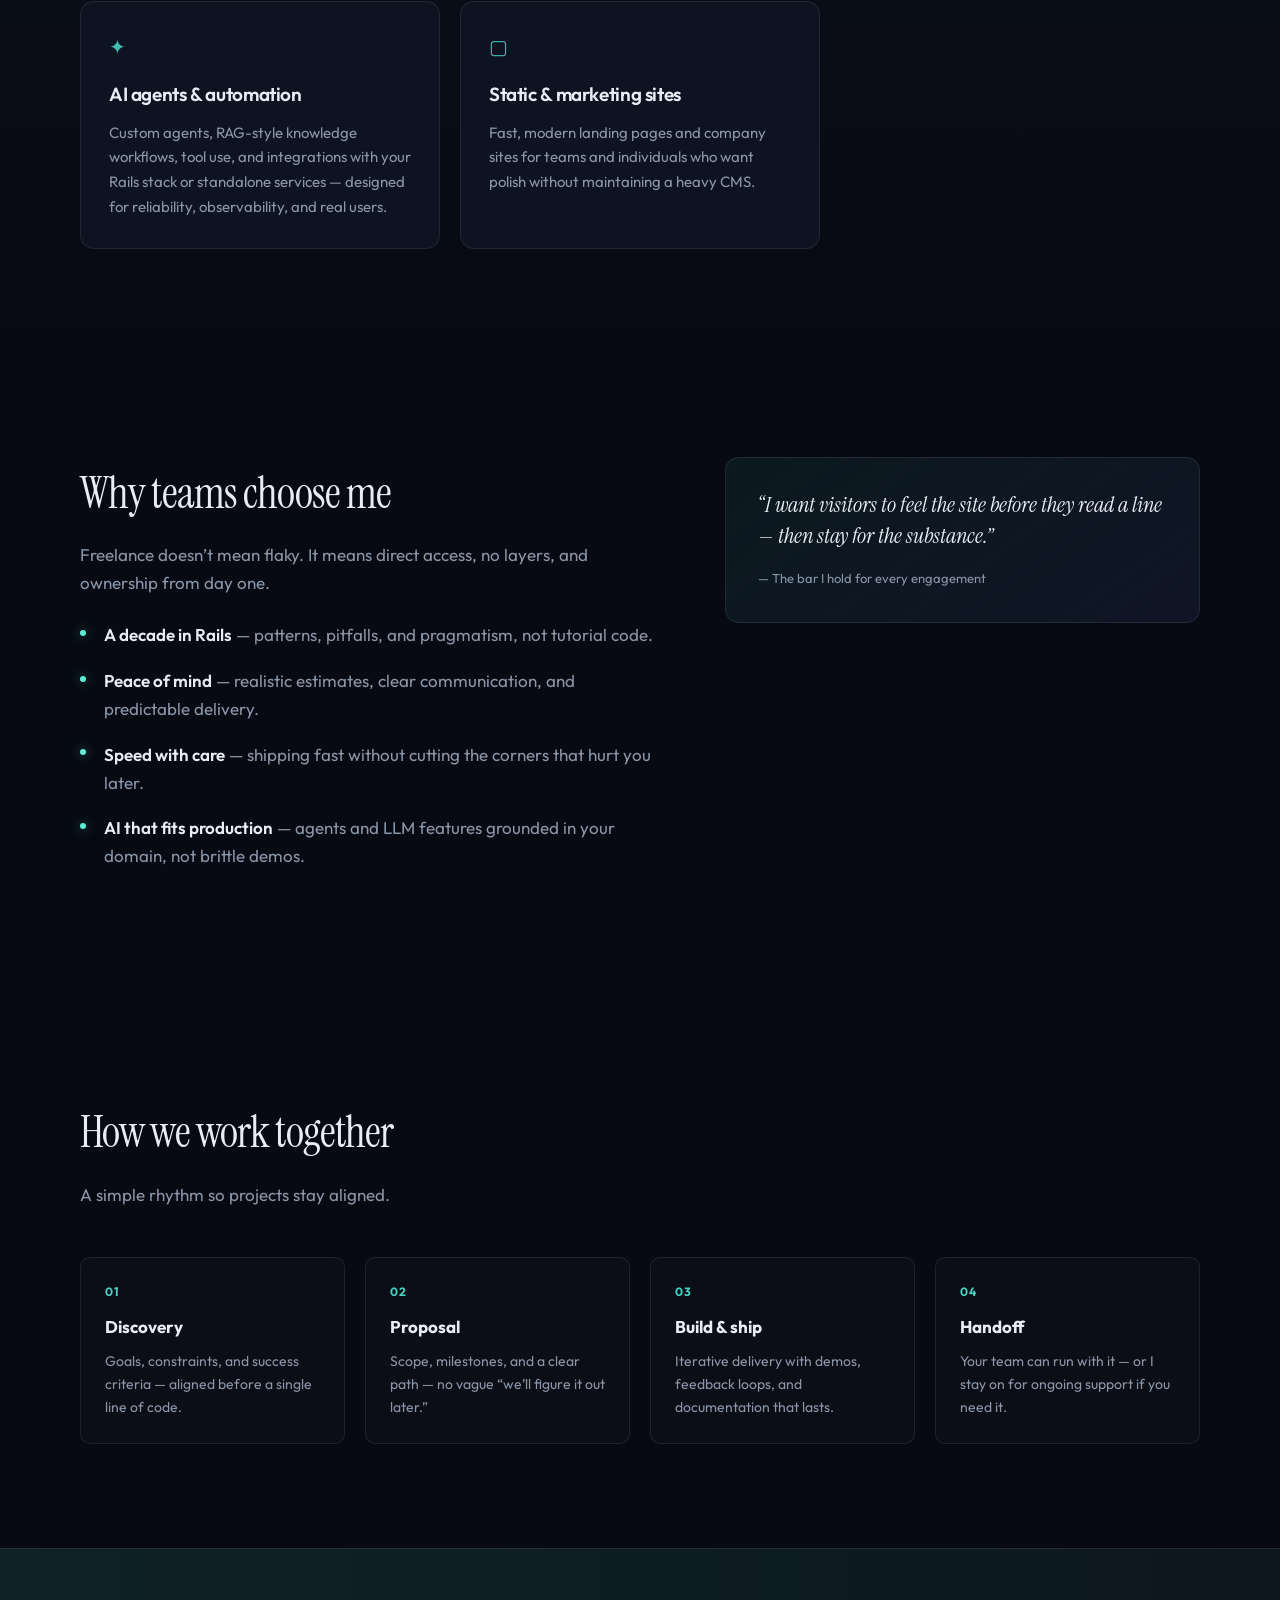
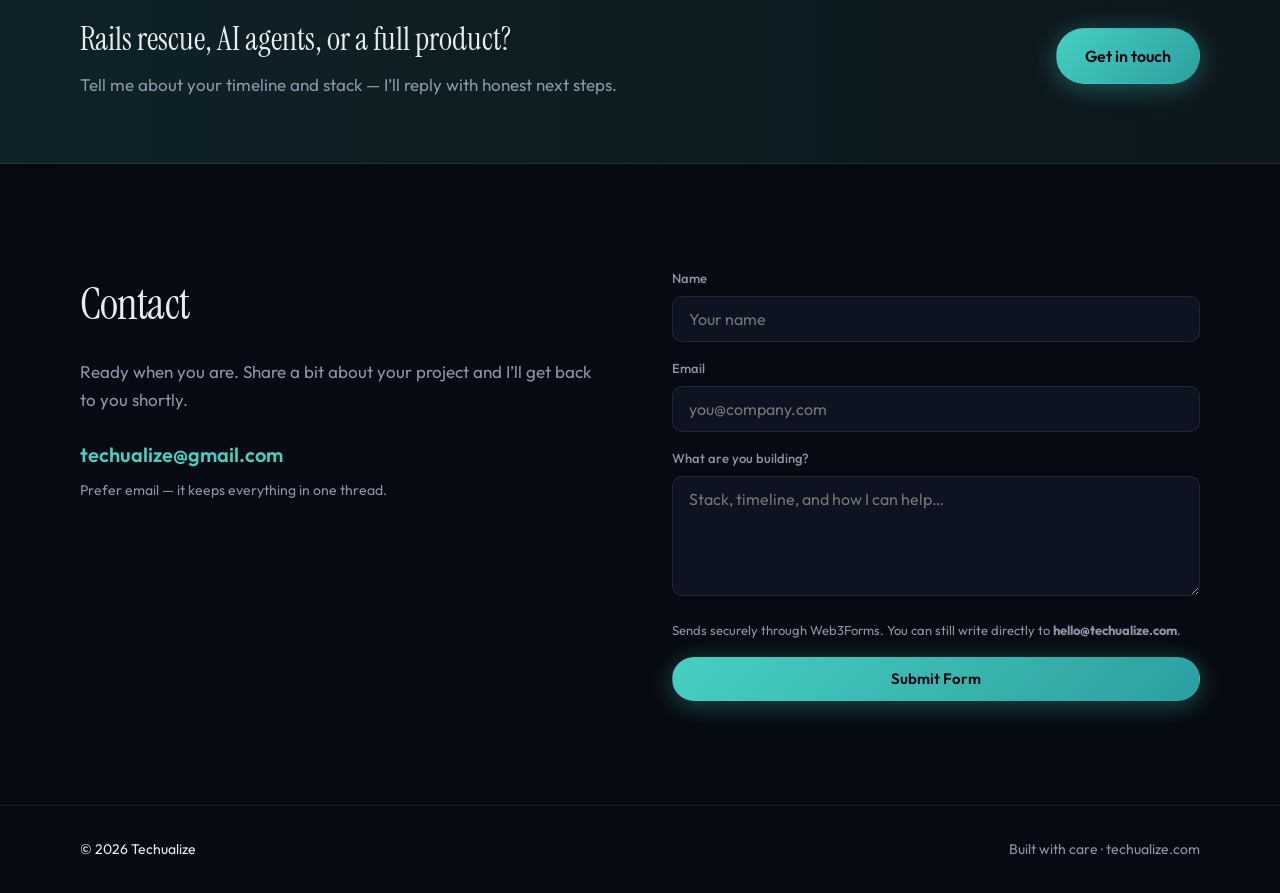
==== commit 44de95d5: "Apply Techualize brand mark and retune palette to logo teal Swap the text-only header for the new SV" ====
--- a/index.html
+++ b/index.html
@@ -109,7 +109,10 @@
     <div class="noise" aria-hidden="true"></div>
     <header class="site-header">
       <div class="container header-inner">
-        <a class="logo" href="#top">Techualize</a>
+        <a class="logo" href="#top" aria-label="Techualize — home">
+          <img class="logo-mark" src="assets/logo-mark.svg" alt="" width="36" height="28" />
+          <span class="logo-wordmark">Techualize</span>
+        </a>
         <nav class="nav" id="nav" aria-label="Primary">
           <a href="#services">Services</a>
           <a href="#why">Why me</a>
--- a/assets/css/main.css
+++ b/assets/css/main.css
@@ -6,9 +6,9 @@
   --border: rgba(255, 255, 255, 0.08);
   --text: #e8ecf4;
   --text-muted: #8b95a8;
-  --accent: #7c9eff;
-  --accent-soft: rgba(124, 158, 255, 0.15);
-  --accent-glow: rgba(124, 158, 255, 0.35);
+  --accent: #47cfc1;
+  --accent-soft: rgba(71, 207, 193, 0.14);
+  --accent-glow: rgba(71, 207, 193, 0.35);
   --mint: #5eead4;
   --font-sans: "Outfit", system-ui, sans-serif;
   --font-serif: "Instrument Serif", Georgia, serif;
@@ -68,7 +68,7 @@
 }
 
 a:hover {
-  color: #a8c0ff;
+  color: #7be5d8;
 }
 
 .container {
@@ -98,14 +98,38 @@
 }
 
 .logo {
+  display: inline-flex;
+  align-items: center;
+  gap: 0.6rem;
   font-weight: 600;
   font-size: 1.125rem;
   letter-spacing: -0.02em;
   color: var(--text);
 }
 
+.logo-mark {
+  display: block;
+  height: 30px;
+  width: auto;
+  flex-shrink: 0;
+}
+
+.logo-wordmark {
+  display: inline-block;
+  line-height: 1;
+}
+
 .logo:hover {
   color: var(--accent);
+}
+
+@media (max-width: 480px) {
+  .logo-mark {
+    height: 26px;
+  }
+  .logo-wordmark {
+    font-size: 1rem;
+  }
 }
 
 .nav {
@@ -128,13 +152,13 @@
   padding: 0.5rem 1rem;
   border-radius: 999px;
   background: var(--accent-soft);
-  border: 1px solid rgba(124, 158, 255, 0.35);
+  border: 1px solid rgba(71, 207, 193, 0.35);
   color: var(--accent) !important;
 }
 
 .nav-cta:hover {
-  background: rgba(124, 158, 255, 0.22);
-  color: #c8d6ff !important;
+  background: rgba(71, 207, 193, 0.22);
+  color: #a6f0e6 !important;
 }
 
 .menu-toggle {
@@ -225,7 +249,7 @@
   right: -20%;
   width: 70%;
   height: 90%;
-  background: radial-gradient(ellipse at center, rgba(124, 158, 255, 0.12) 0%, transparent 65%);
+  background: radial-gradient(ellipse at center, rgba(71, 207, 193, 0.12) 0%, transparent 65%);
   pointer-events: none;
 }
 
@@ -315,7 +339,7 @@
 }
 
 .btn-primary {
-  background: linear-gradient(135deg, #7c9eff 0%, #5b7cff 100%);
+  background: linear-gradient(135deg, #47cfc1 0%, #2c9fa0 100%);
   color: #070a12;
   box-shadow: 0 4px 24px var(--accent-glow);
 }
@@ -558,7 +582,7 @@
 }
 
 .service-card:hover {
-  border-color: rgba(124, 158, 255, 0.35);
+  border-color: rgba(71, 207, 193, 0.35);
   transform: translateY(-3px);
 }
 
@@ -637,7 +661,7 @@
   padding: 2rem;
   border-radius: var(--radius);
   border: 1px solid var(--border);
-  background: linear-gradient(145deg, rgba(124, 158, 255, 0.08) 0%, rgba(18, 24, 42, 0.8) 100%);
+  background: linear-gradient(145deg, rgba(71, 207, 193, 0.08) 0%, rgba(18, 24, 42, 0.8) 100%);
 }
 
 .quote p {
@@ -707,7 +731,7 @@
 /* CTA band */
 .cta-band {
   padding: clamp(3rem, 6vw, 4rem) 0;
-  background: linear-gradient(90deg, rgba(124, 158, 255, 0.12) 0%, rgba(94, 234, 212, 0.06) 100%);
+  background: linear-gradient(90deg, rgba(71, 207, 193, 0.12) 0%, rgba(94, 234, 212, 0.06) 100%);
   border-block: 1px solid var(--border);
 }
 
@@ -797,7 +821,7 @@
 .contact-form input:focus,
 .contact-form textarea:focus {
   outline: none;
-  border-color: rgba(124, 158, 255, 0.5);
+  border-color: rgba(71, 207, 193, 0.5);
   box-shadow: 0 0 0 3px var(--accent-soft);
 }
 
@@ -871,7 +895,7 @@
 }
 
 .blog-card:hover {
-  border-color: rgba(124, 158, 255, 0.35);
+  border-color: rgba(71, 207, 193, 0.35);
   transform: translateY(-3px);
   color: inherit;
 }
@@ -1034,7 +1058,7 @@
 .prose code {
   font-family: ui-monospace, "Cascadia Code", "Fira Code", monospace;
   font-size: 0.875em;
-  background: rgba(124, 158, 255, 0.1);
+  background: rgba(71, 207, 193, 0.1);
   color: var(--accent);
   padding: 0.15em 0.4em;
   border-radius: 5px;
@@ -1087,8 +1111,8 @@
   margin-top: 3rem;
   padding: 2rem;
   border-radius: var(--radius);
-  background: linear-gradient(145deg, rgba(124, 158, 255, 0.1) 0%, rgba(18, 24, 42, 0.8) 100%);
-  border: 1px solid rgba(124, 158, 255, 0.25);
+  background: linear-gradient(145deg, rgba(71, 207, 193, 0.1) 0%, rgba(18, 24, 42, 0.8) 100%);
+  border: 1px solid rgba(71, 207, 193, 0.25);
 }
 
 .post-cta h3 {
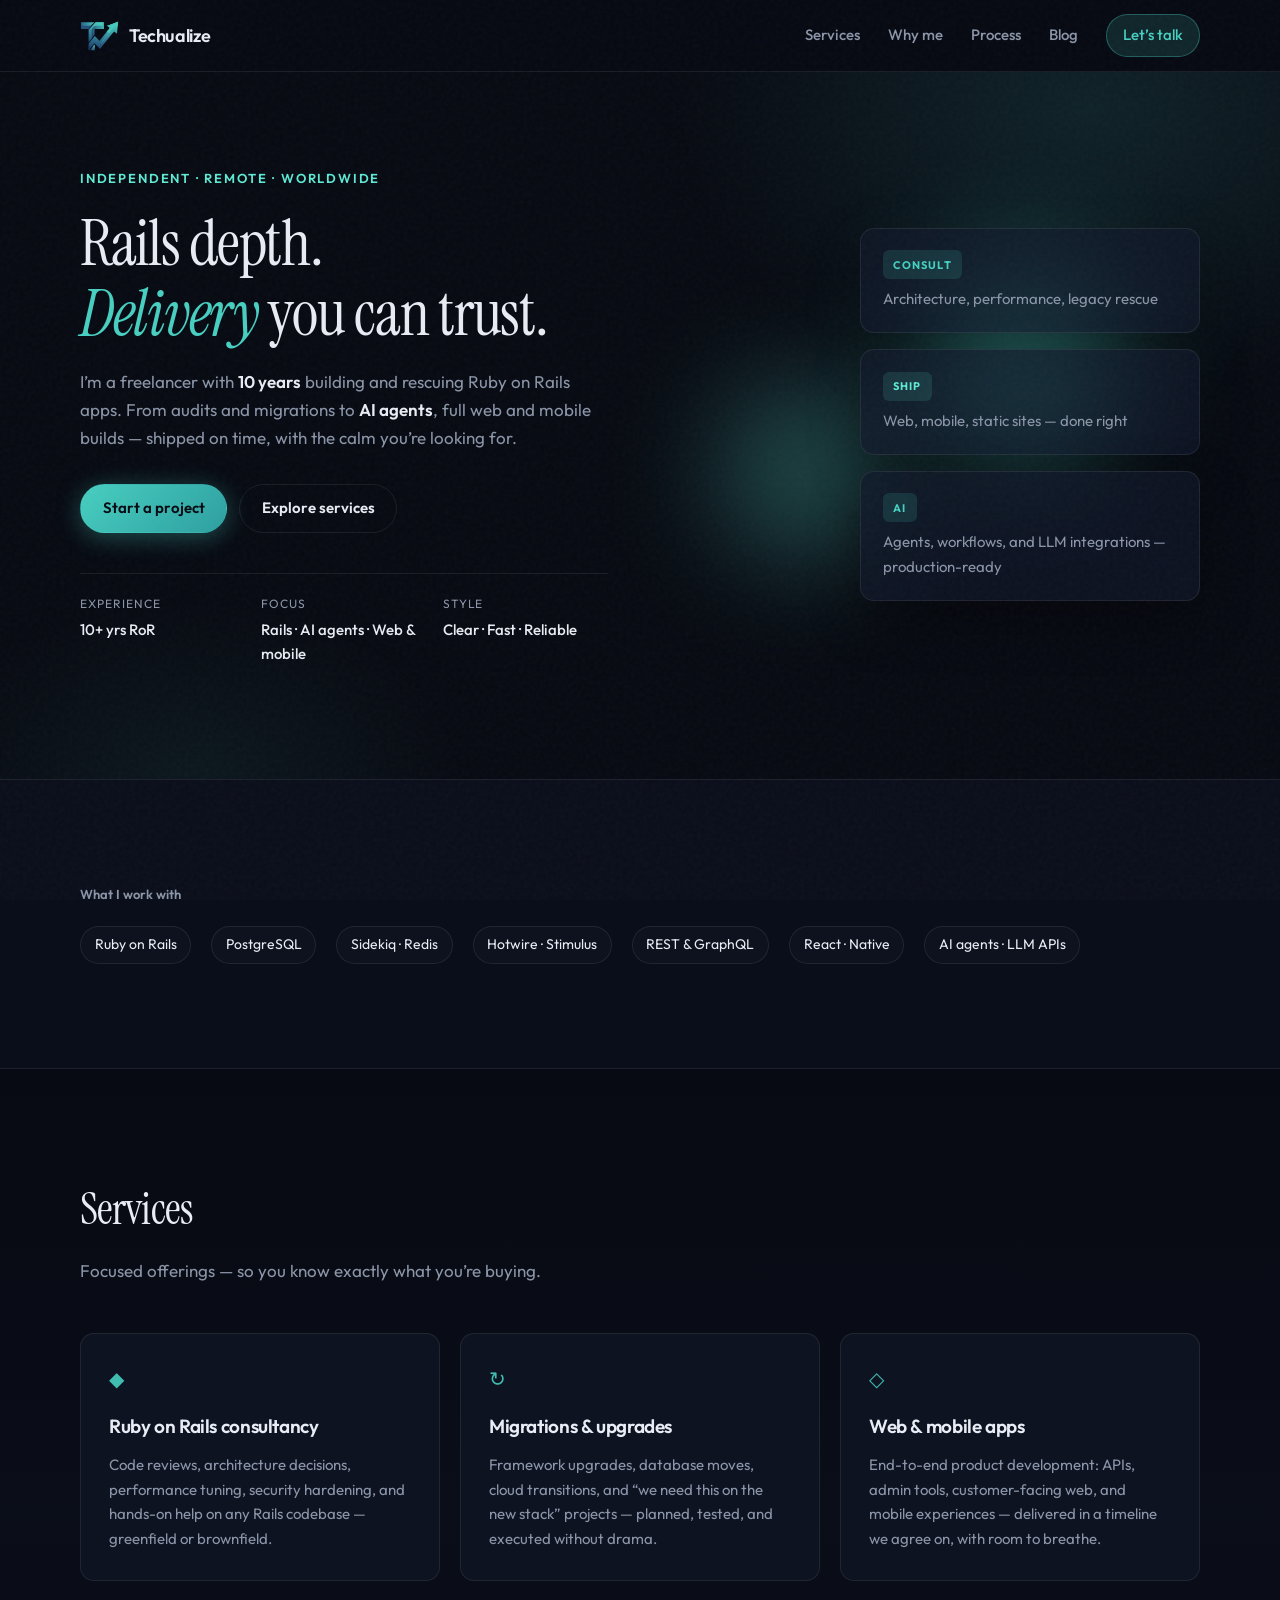
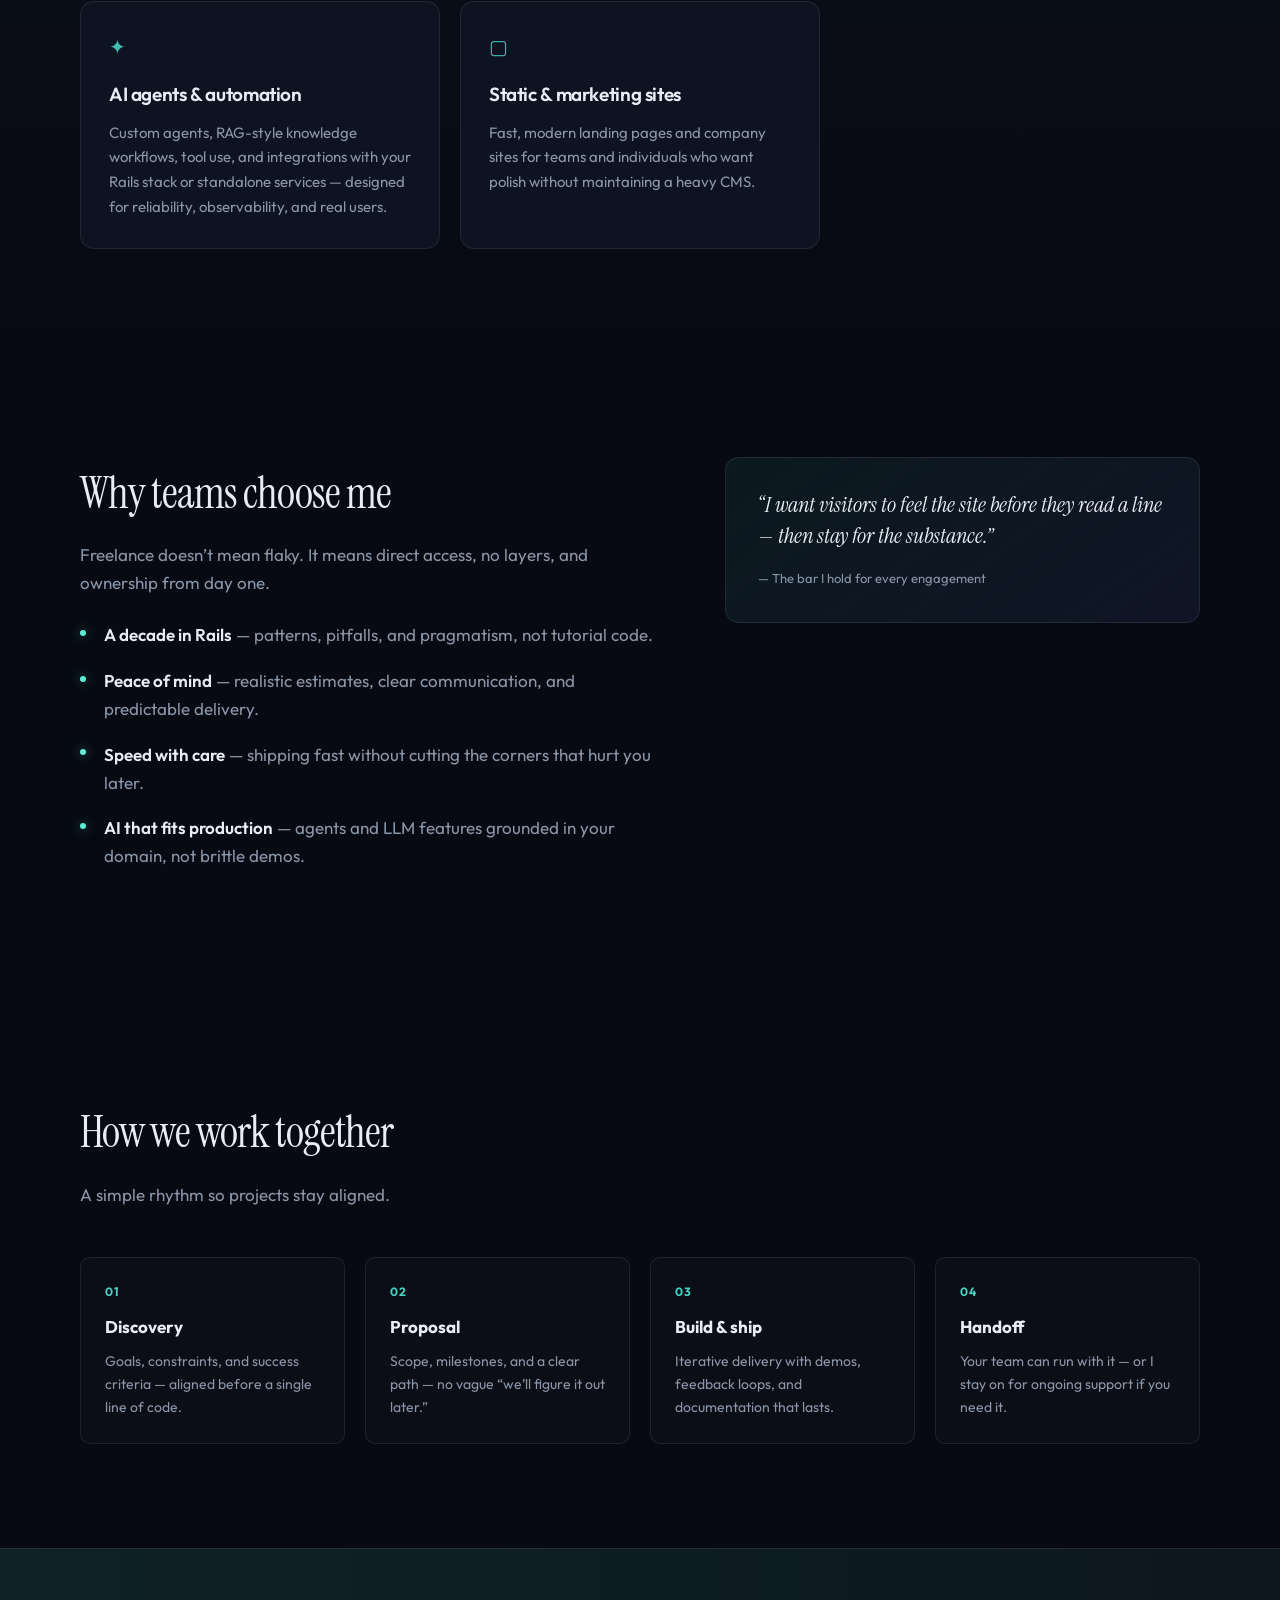
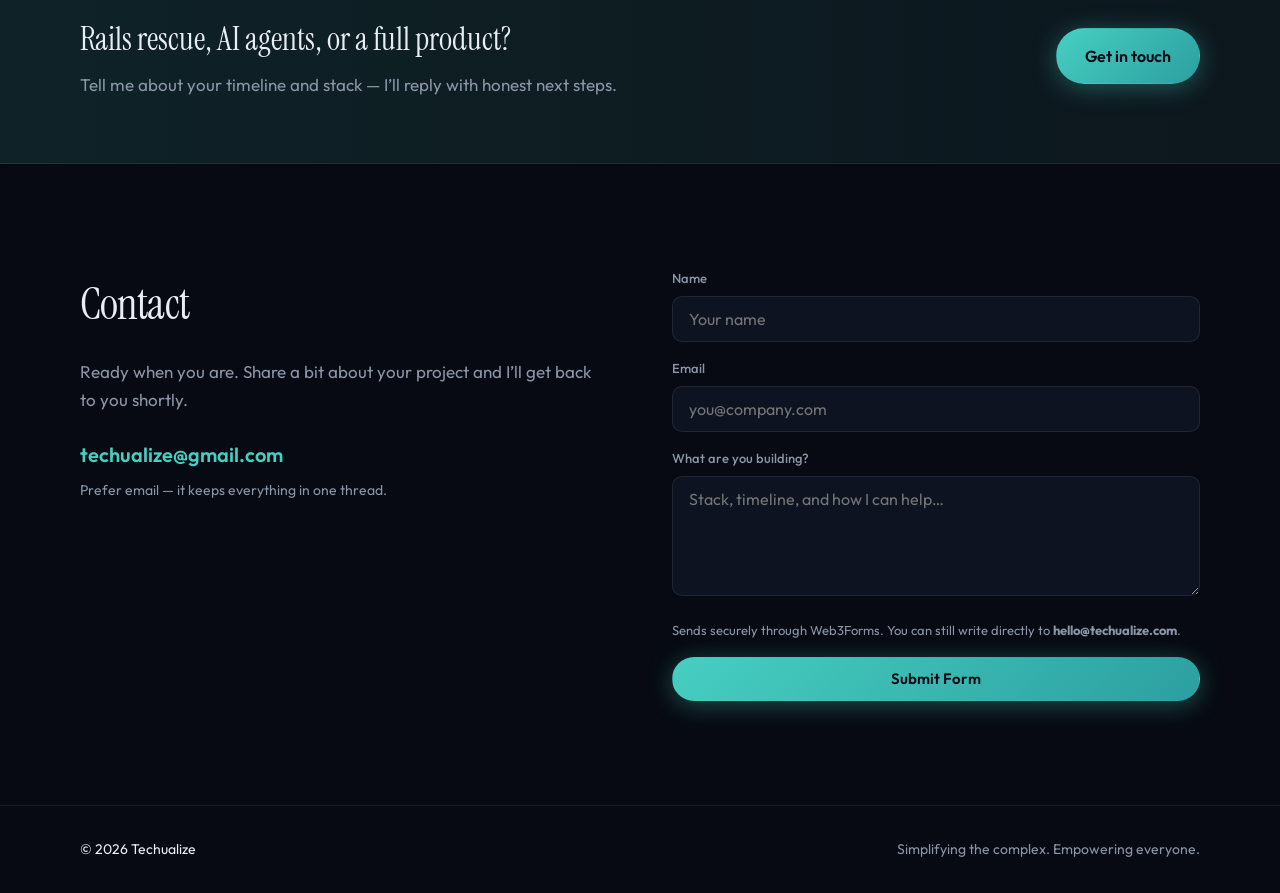
==== commit 44dddf44: "Use the Techualize tagline in the footer across all pages Replace the generic "Built with care · tec" ====
--- a/index.html
+++ b/index.html
@@ -430,7 +430,7 @@
     <footer class="site-footer">
       <div class="container footer-inner">
         <span class="footer-brand">© <span id="year"></span> Techualize</span>
-        <span class="footer-meta">Built with care · techualize.com</span>
+        <span class="footer-meta">Simplifying the complex. Empowering everyone.</span>
       </div>
     </footer>
 
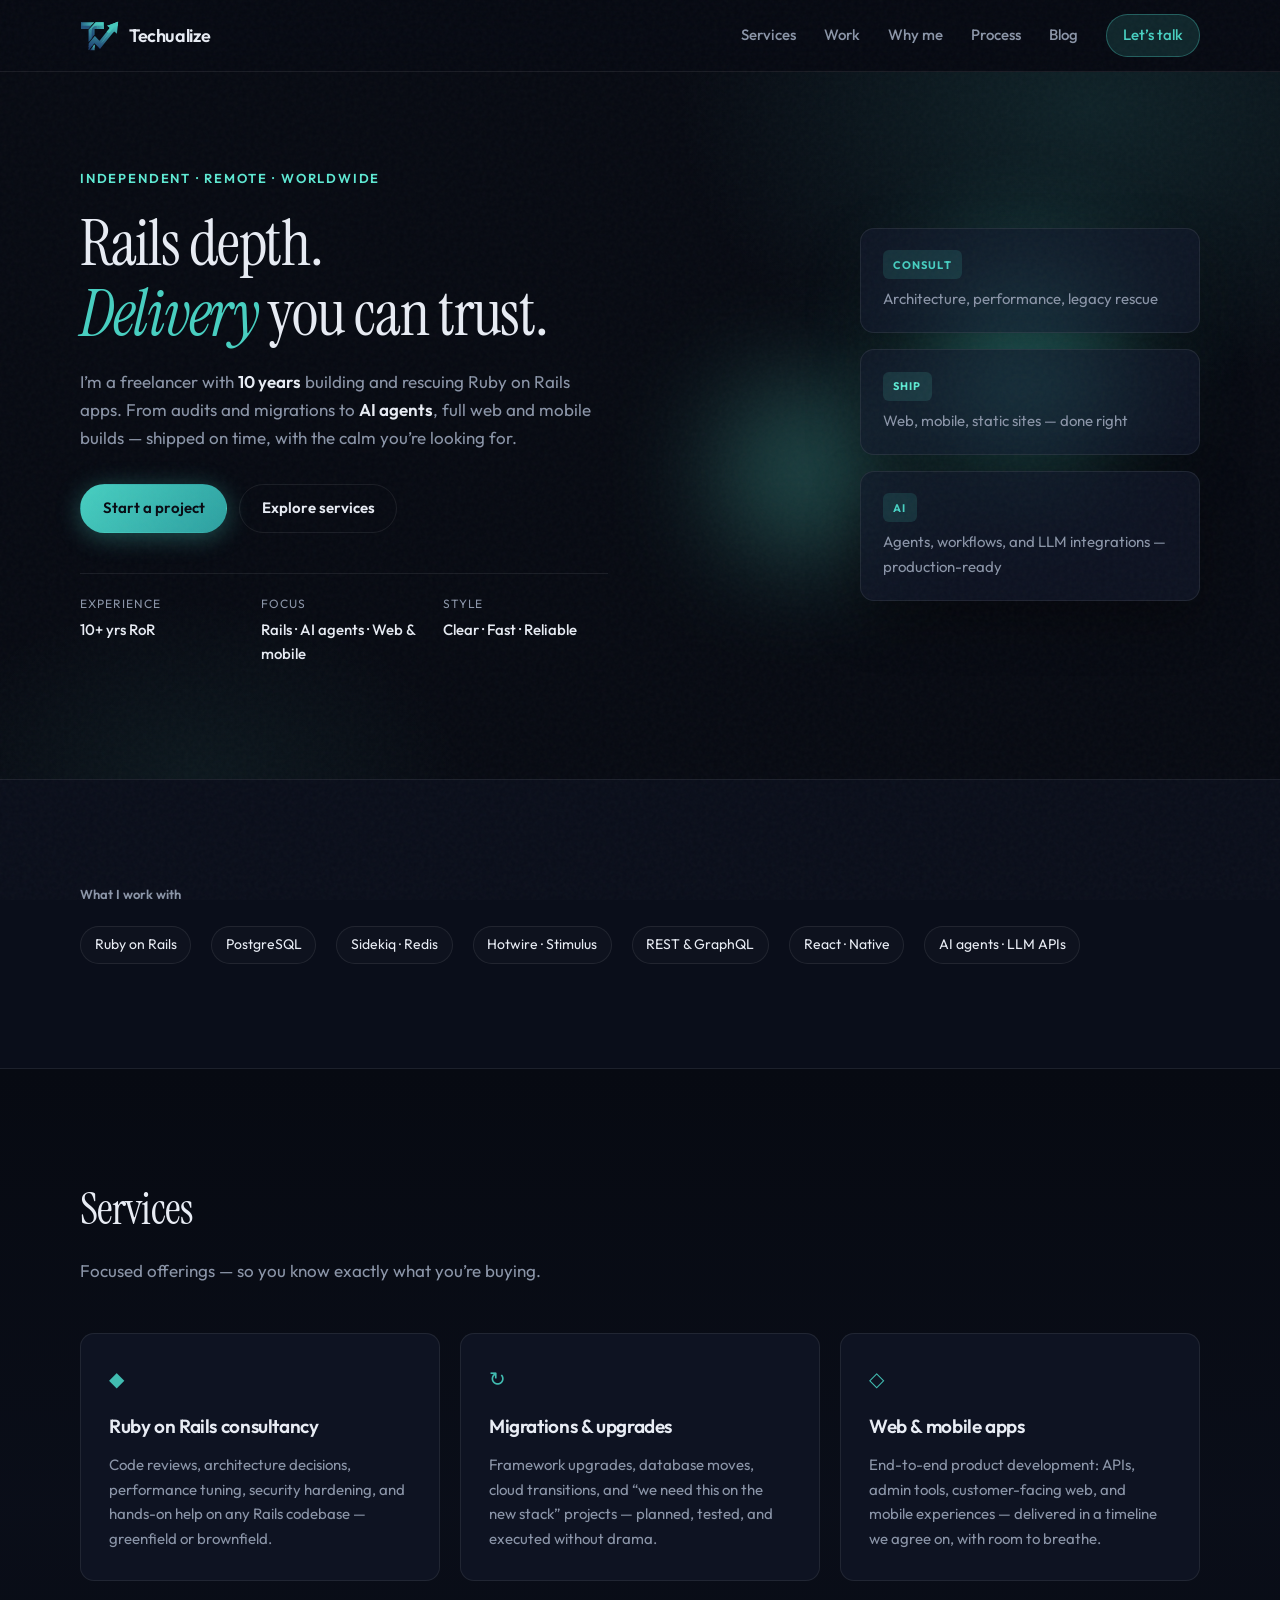
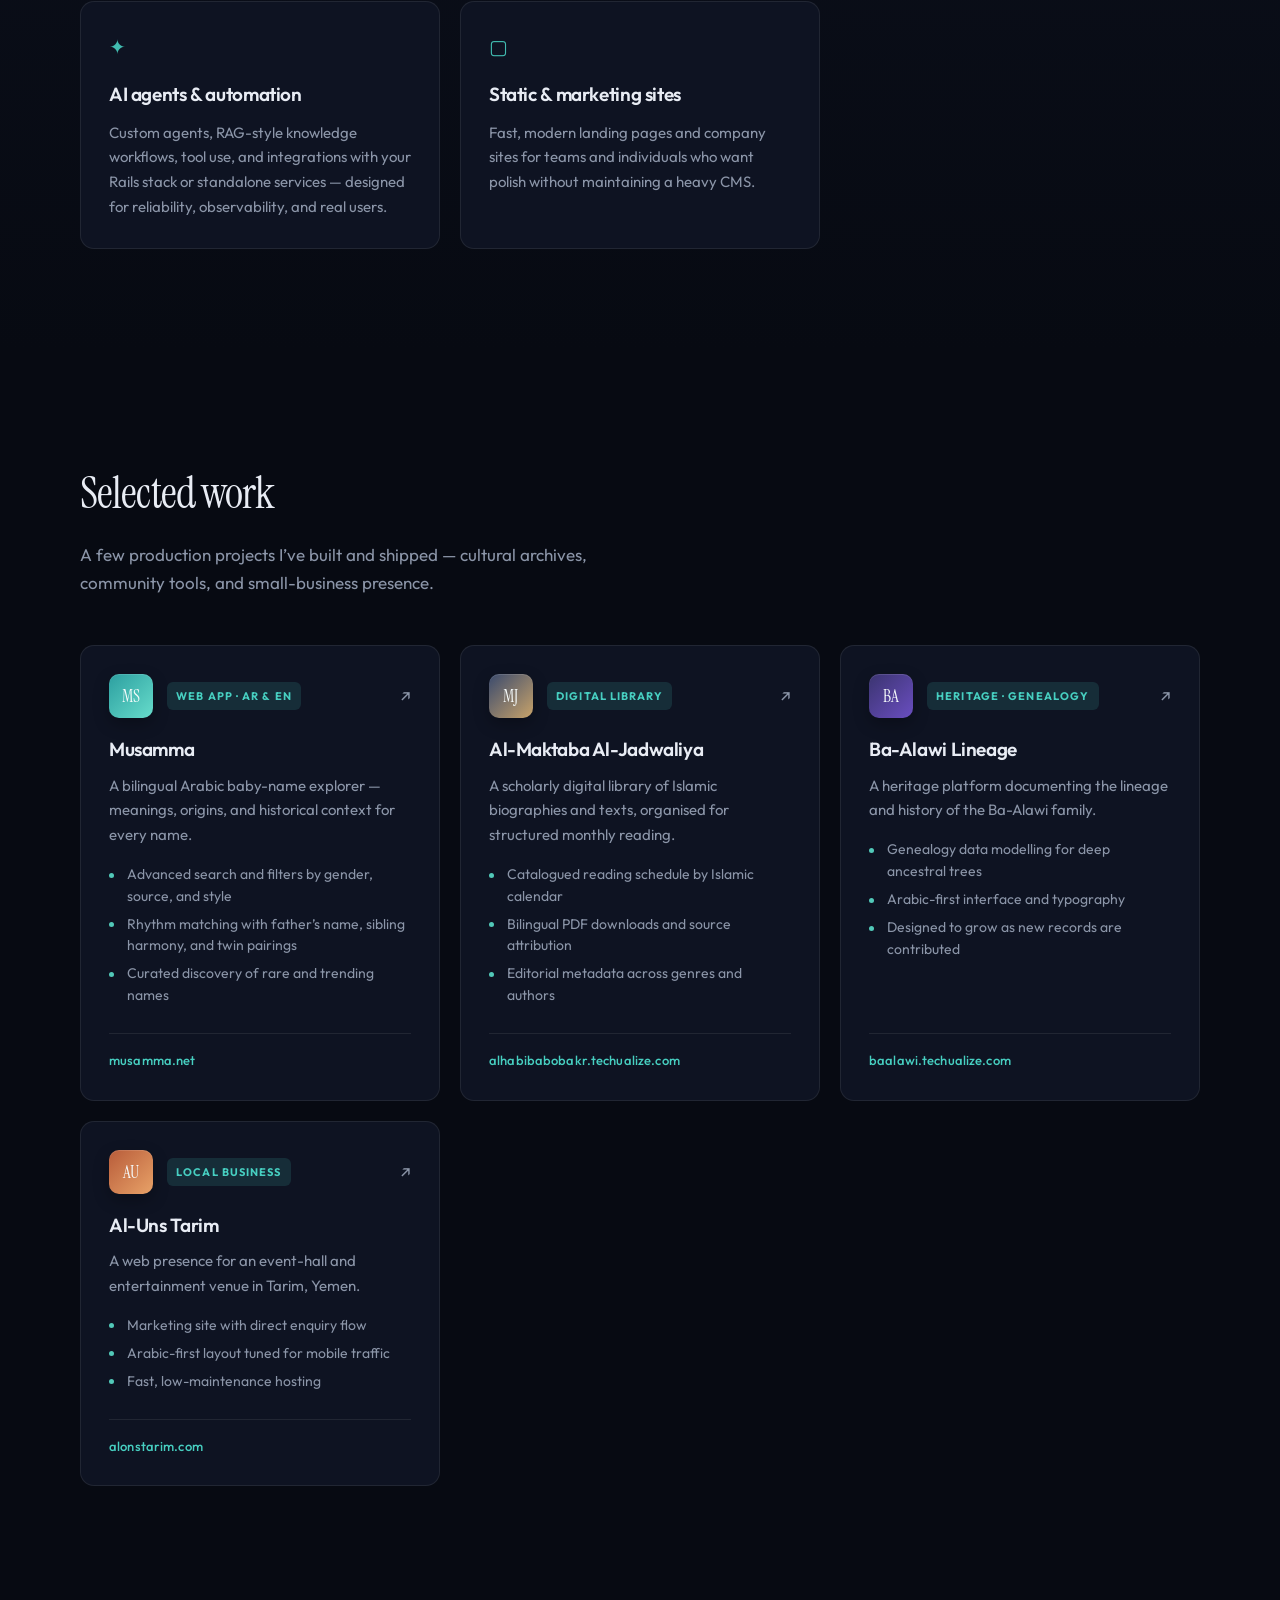
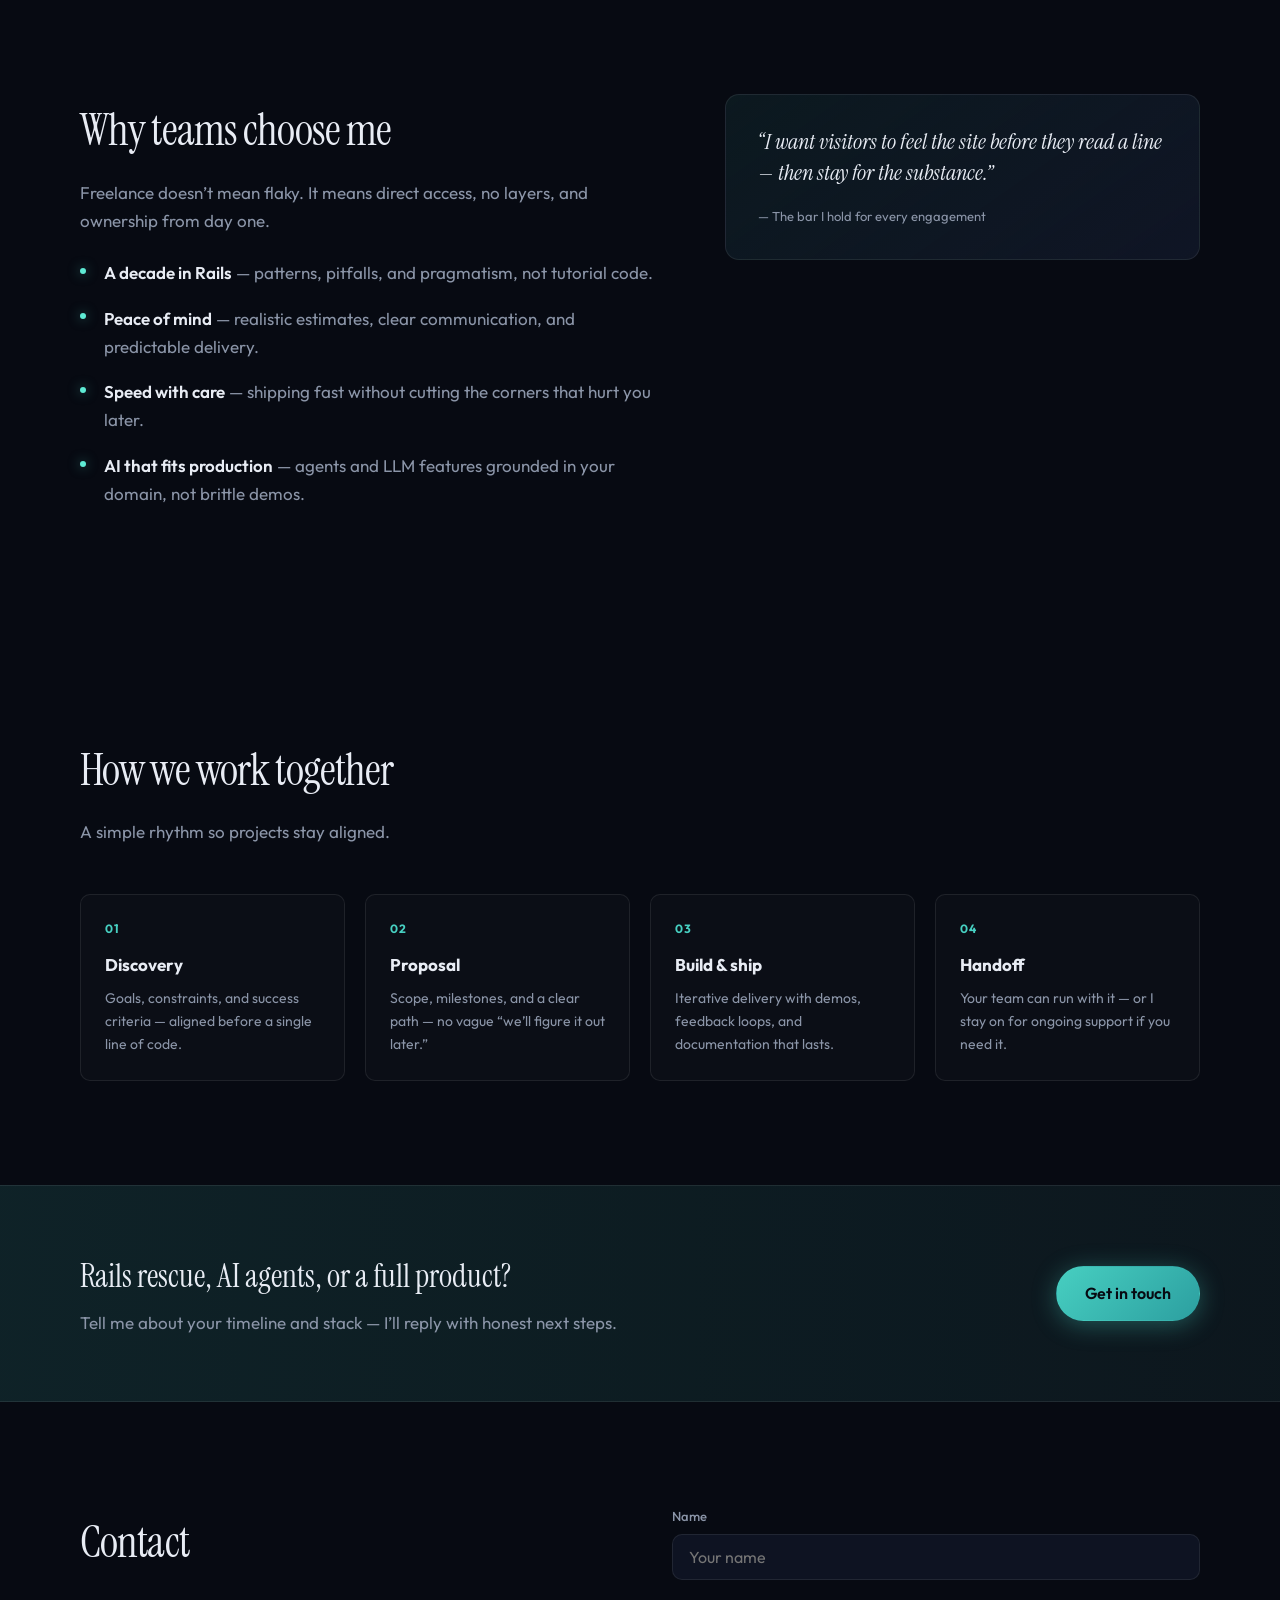
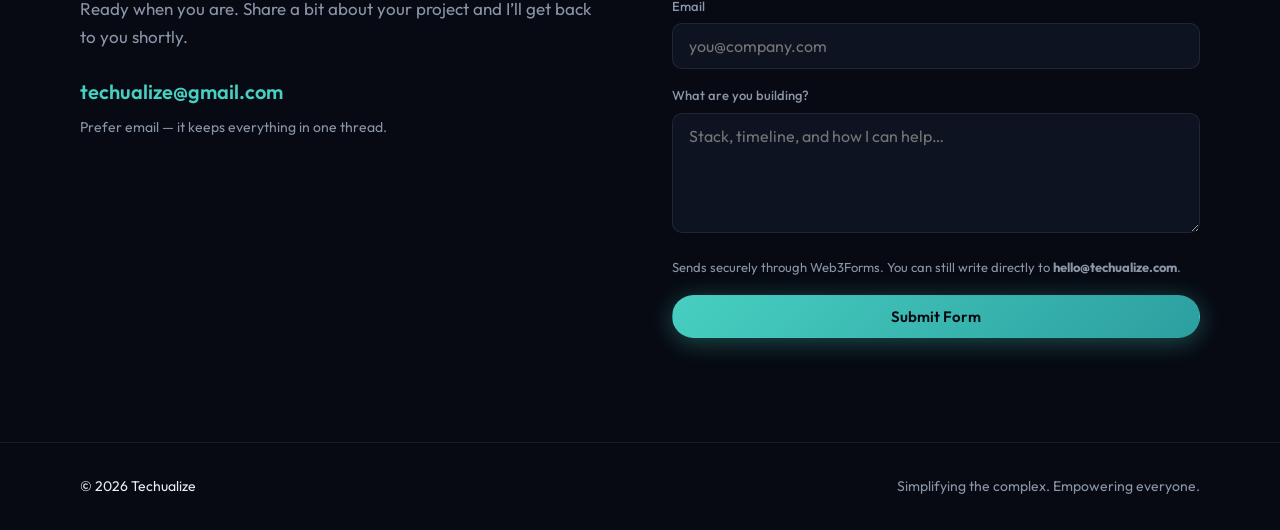
==== commit d67daee9: "Add Selected work section showcasing four production projects Introduces a #work section with Musamm" ====
--- a/index.html
+++ b/index.html
@@ -115,6 +115,7 @@
         </a>
         <nav class="nav" id="nav" aria-label="Primary">
           <a href="#services">Services</a>
+          <a href="#work">Work</a>
           <a href="#why">Why me</a>
           <a href="#process">Process</a>
           <a href="blog/">Blog</a>
@@ -256,6 +257,118 @@
                 individuals who want polish without maintaining a heavy CMS.
               </p>
             </article>
+          </div>
+        </div>
+      </section>
+
+      <section id="work" class="section work">
+        <div class="container">
+          <header class="section-head">
+            <h2>Selected work</h2>
+            <p>
+              A few production projects I’ve built and shipped — cultural
+              archives, community tools, and small-business presence.
+            </p>
+          </header>
+          <div class="work-grid">
+            <a
+              class="work-card"
+              href="https://www.musamma.net/"
+              target="_blank"
+              rel="noopener"
+            >
+              <div class="work-card-top">
+                <span class="work-thumb" data-project="musamma" aria-hidden="true">MS</span>
+                <span class="work-tag">Web app · AR &amp; EN</span>
+                <span class="work-arrow" aria-hidden="true">↗</span>
+              </div>
+              <h3>Musamma</h3>
+              <p class="work-summary">
+                A bilingual Arabic baby-name explorer — meanings, origins, and
+                historical context for every name.
+              </p>
+              <ul class="work-points">
+                <li>Advanced search and filters by gender, source, and style</li>
+                <li>
+                  Rhythm matching with father’s name, sibling harmony, and twin
+                  pairings
+                </li>
+                <li>Curated discovery of rare and trending names</li>
+              </ul>
+              <span class="work-link">musamma.net</span>
+            </a>
+
+            <a
+              class="work-card"
+              href="https://alhabibabobakr.techualize.com/books/73"
+              target="_blank"
+              rel="noopener"
+            >
+              <div class="work-card-top">
+                <span class="work-thumb" data-project="maktaba" aria-hidden="true">MJ</span>
+                <span class="work-tag">Digital library</span>
+                <span class="work-arrow" aria-hidden="true">↗</span>
+              </div>
+              <h3>Al-Maktaba Al-Jadwaliya</h3>
+              <p class="work-summary">
+                A scholarly digital library of Islamic biographies and texts,
+                organised for structured monthly reading.
+              </p>
+              <ul class="work-points">
+                <li>Catalogued reading schedule by Islamic calendar</li>
+                <li>Bilingual PDF downloads and source attribution</li>
+                <li>Editorial metadata across genres and authors</li>
+              </ul>
+              <span class="work-link">alhabibabobakr.techualize.com</span>
+            </a>
+
+            <a
+              class="work-card"
+              href="https://baalawi.techualize.com/"
+              target="_blank"
+              rel="noopener"
+            >
+              <div class="work-card-top">
+                <span class="work-thumb" data-project="baalawi" aria-hidden="true">BA</span>
+                <span class="work-tag">Heritage · Genealogy</span>
+                <span class="work-arrow" aria-hidden="true">↗</span>
+              </div>
+              <h3>Ba-Alawi Lineage</h3>
+              <p class="work-summary">
+                A heritage platform documenting the lineage and history of the
+                Ba-Alawi family.
+              </p>
+              <ul class="work-points">
+                <li>Genealogy data modelling for deep ancestral trees</li>
+                <li>Arabic-first interface and typography</li>
+                <li>Designed to grow as new records are contributed</li>
+              </ul>
+              <span class="work-link">baalawi.techualize.com</span>
+            </a>
+
+            <a
+              class="work-card"
+              href="https://www.alonstarim.com/"
+              target="_blank"
+              rel="noopener"
+            >
+              <div class="work-card-top">
+                <span class="work-thumb" data-project="aluns" aria-hidden="true">AU</span>
+                <span class="work-tag">Local business</span>
+                <span class="work-arrow" aria-hidden="true">↗</span>
+              </div>
+              <h3>Al-Uns Tarim</h3>
+              <p class="work-summary">
+                A web presence for an event-hall and entertainment venue in
+                Tarim, Yemen.
+              </p>
+              <ul class="work-points">
+                <li>Marketing site with direct enquiry flow</li>
+                <li>Arabic-first layout tuned for mobile traffic</li>
+                <li>Fast, low-maintenance hosting</li>
+              </ul>
+              <span class="work-link">alonstarim.com</span>
+            </a>
           </div>
         </div>
       </section>
--- a/assets/css/main.css
+++ b/assets/css/main.css
@@ -606,6 +606,148 @@
   color: var(--text-muted);
 }
 
+/* Work */
+.work-grid {
+  display: grid;
+  grid-template-columns: repeat(auto-fit, minmax(min(100%, 320px), 1fr));
+  gap: 1.25rem;
+}
+
+.work-card {
+  display: flex;
+  flex-direction: column;
+  padding: 1.75rem;
+  border-radius: var(--radius);
+  border: 1px solid var(--border);
+  background: var(--bg-elevated);
+  color: inherit;
+  text-decoration: none;
+  transition: border-color 0.25s var(--ease-out),
+    transform 0.25s var(--ease-out), box-shadow 0.25s var(--ease-out);
+}
+
+.work-card:hover {
+  border-color: rgba(71, 207, 193, 0.4);
+  transform: translateY(-3px);
+  box-shadow: 0 18px 40px rgba(0, 0, 0, 0.35);
+  color: inherit;
+}
+
+.work-card-top {
+  display: flex;
+  align-items: center;
+  gap: 0.85rem;
+  margin-bottom: 1rem;
+}
+
+.work-thumb {
+  display: inline-flex;
+  align-items: center;
+  justify-content: center;
+  width: 44px;
+  height: 44px;
+  flex-shrink: 0;
+  border-radius: 10px;
+  font-family: var(--font-serif);
+  font-size: 1.0625rem;
+  font-weight: 400;
+  letter-spacing: 0.02em;
+  color: #f6fbfb;
+  background: linear-gradient(135deg, #2c9fa0 0%, #47cfc1 100%);
+  box-shadow: inset 0 1px 0 rgba(255, 255, 255, 0.12),
+    0 6px 16px rgba(0, 0, 0, 0.28);
+}
+
+.work-thumb[data-project="musamma"] {
+  background: linear-gradient(135deg, #2c9fa0 0%, #67dccb 100%);
+}
+
+.work-thumb[data-project="maktaba"] {
+  background: linear-gradient(135deg, #3a4a6d 0%, #c8a36a 100%);
+}
+
+.work-thumb[data-project="baalawi"] {
+  background: linear-gradient(135deg, #3b3470 0%, #6a4ec0 100%);
+}
+
+.work-thumb[data-project="aluns"] {
+  background: linear-gradient(135deg, #b85c3a 0%, #e8a268 100%);
+}
+
+.work-tag {
+  margin-right: auto;
+  display: inline-block;
+  font-size: 0.6875rem;
+  font-weight: 700;
+  letter-spacing: 0.1em;
+  text-transform: uppercase;
+  padding: 0.3rem 0.6rem;
+  border-radius: 6px;
+  background: var(--accent-soft);
+  color: var(--accent);
+}
+
+.work-arrow {
+  font-size: 1.05rem;
+  color: var(--text-muted);
+  transition: transform 0.25s var(--ease-out), color 0.25s var(--ease-out);
+}
+
+.work-card:hover .work-arrow {
+  color: var(--accent);
+  transform: translate(3px, -3px);
+}
+
+.work-card h3 {
+  font-size: 1.1875rem;
+  font-weight: 600;
+  letter-spacing: -0.02em;
+  margin: 0 0 0.5rem;
+}
+
+.work-summary {
+  margin: 0 0 1rem;
+  font-size: 0.9375rem;
+  color: var(--text-muted);
+}
+
+.work-points {
+  margin: 0 0 1.25rem;
+  padding: 0;
+  list-style: none;
+}
+
+.work-points li {
+  position: relative;
+  padding-left: 1.1rem;
+  margin-bottom: 0.4rem;
+  font-size: 0.875rem;
+  color: var(--text-muted);
+  line-height: 1.55;
+}
+
+.work-points li::before {
+  content: "";
+  position: absolute;
+  left: 0;
+  top: 0.55rem;
+  width: 5px;
+  height: 5px;
+  border-radius: 50%;
+  background: var(--mint);
+  opacity: 0.85;
+}
+
+.work-link {
+  margin-top: auto;
+  padding-top: 1rem;
+  border-top: 1px solid var(--border);
+  font-size: 0.8125rem;
+  font-weight: 500;
+  color: var(--accent);
+  letter-spacing: 0.01em;
+}
+
 /* Why */
 .why-grid {
   display: grid;
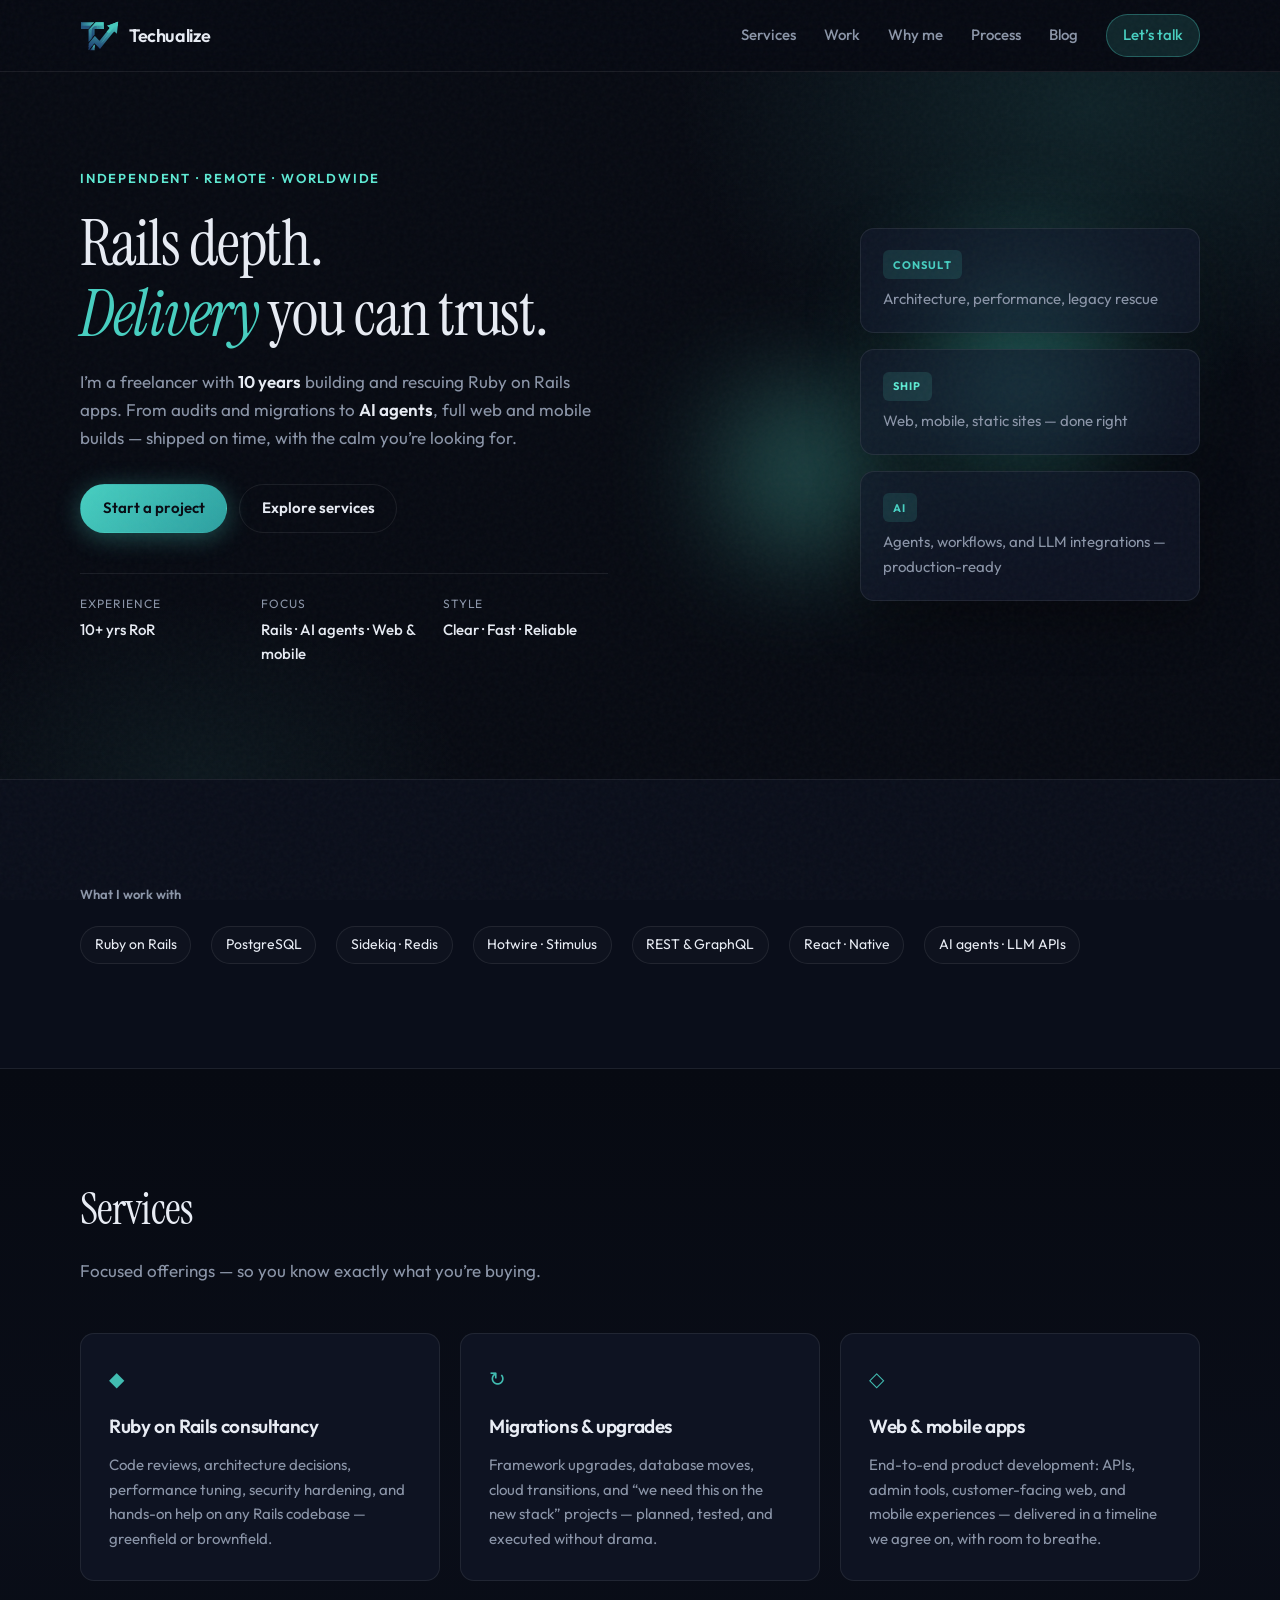
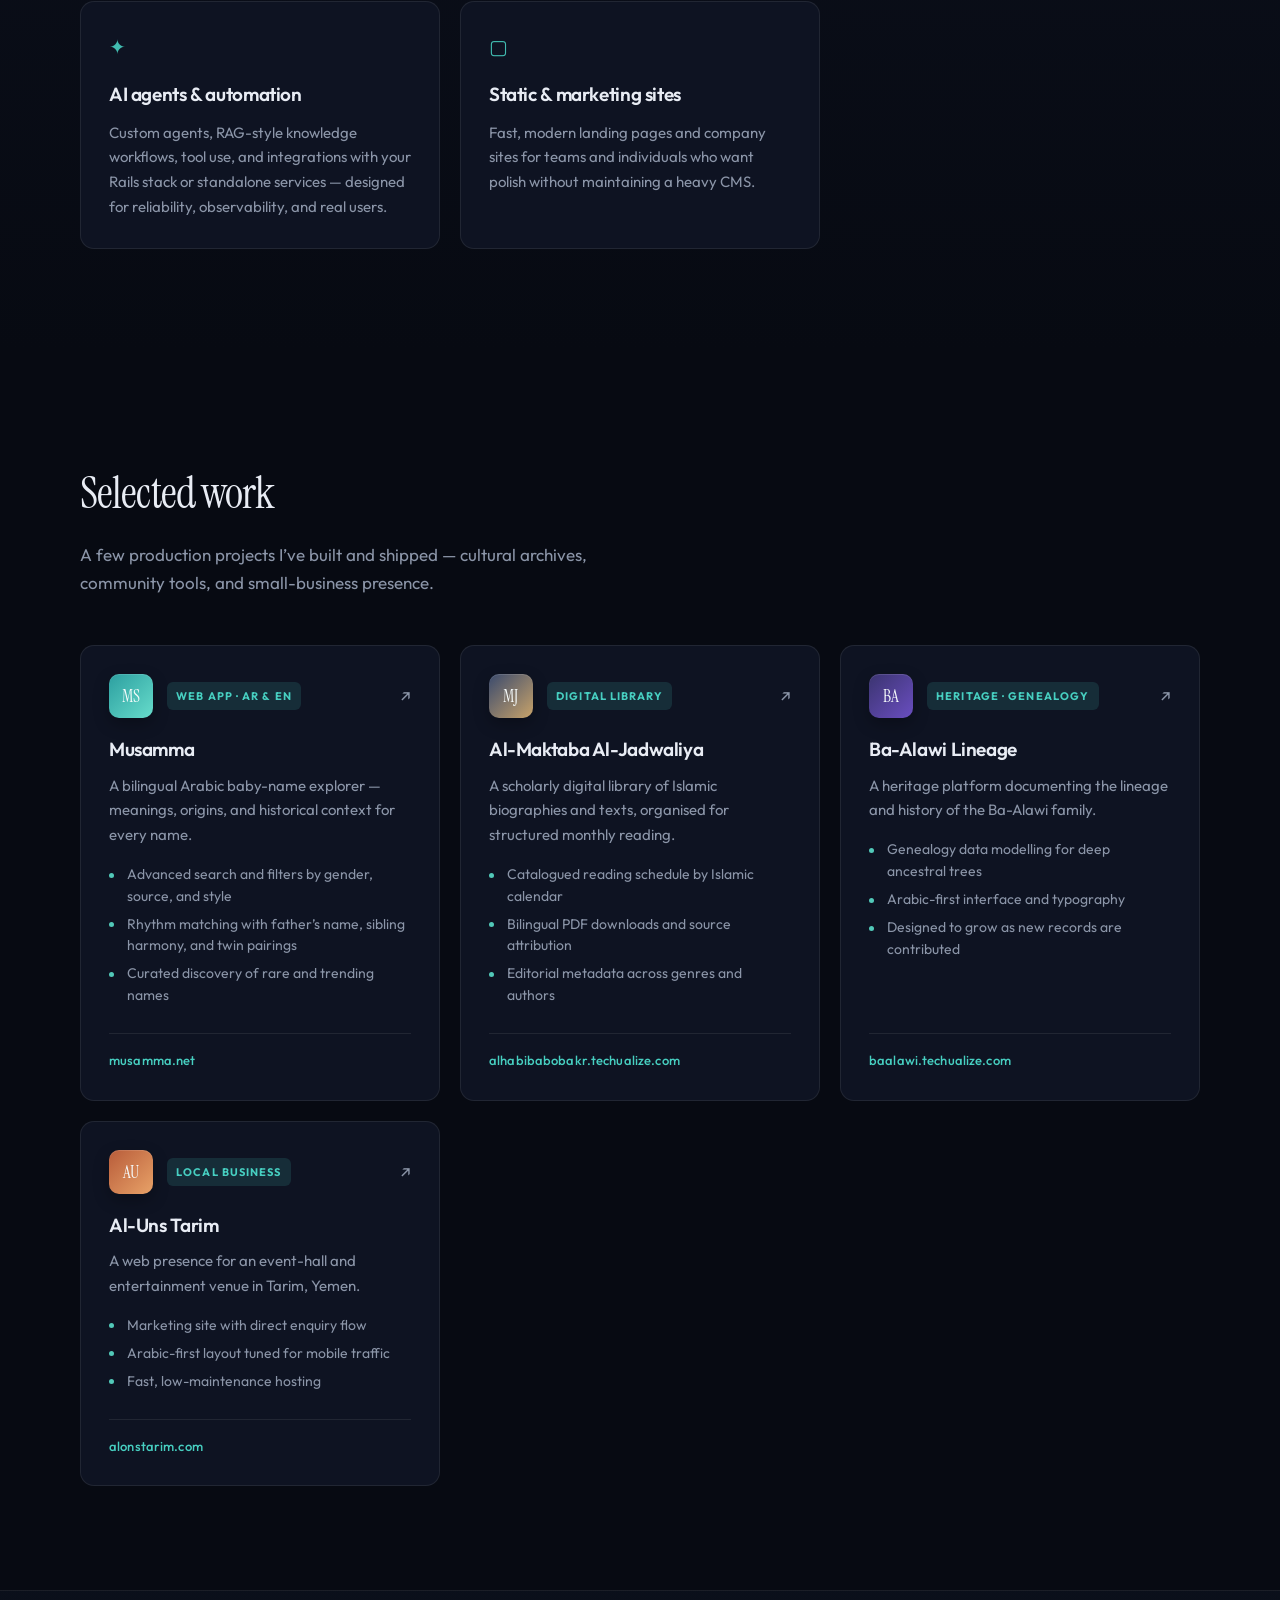
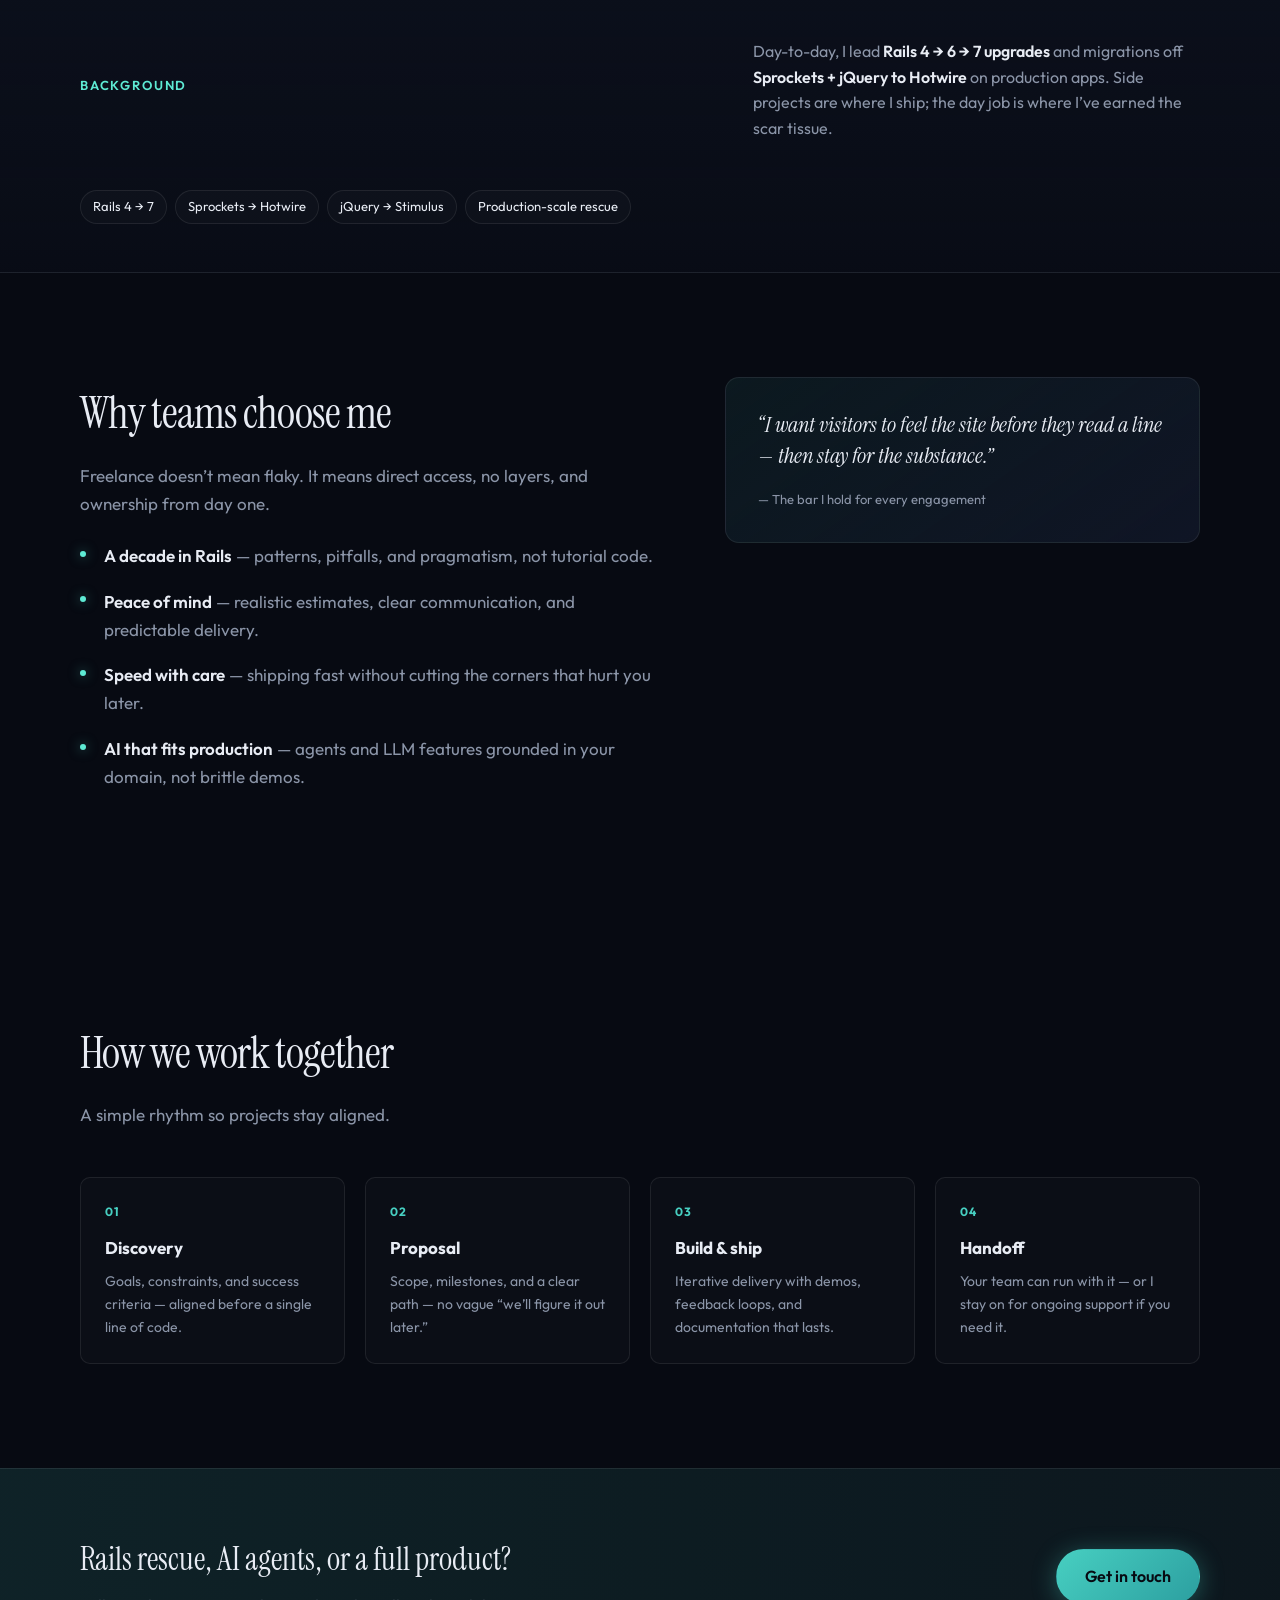
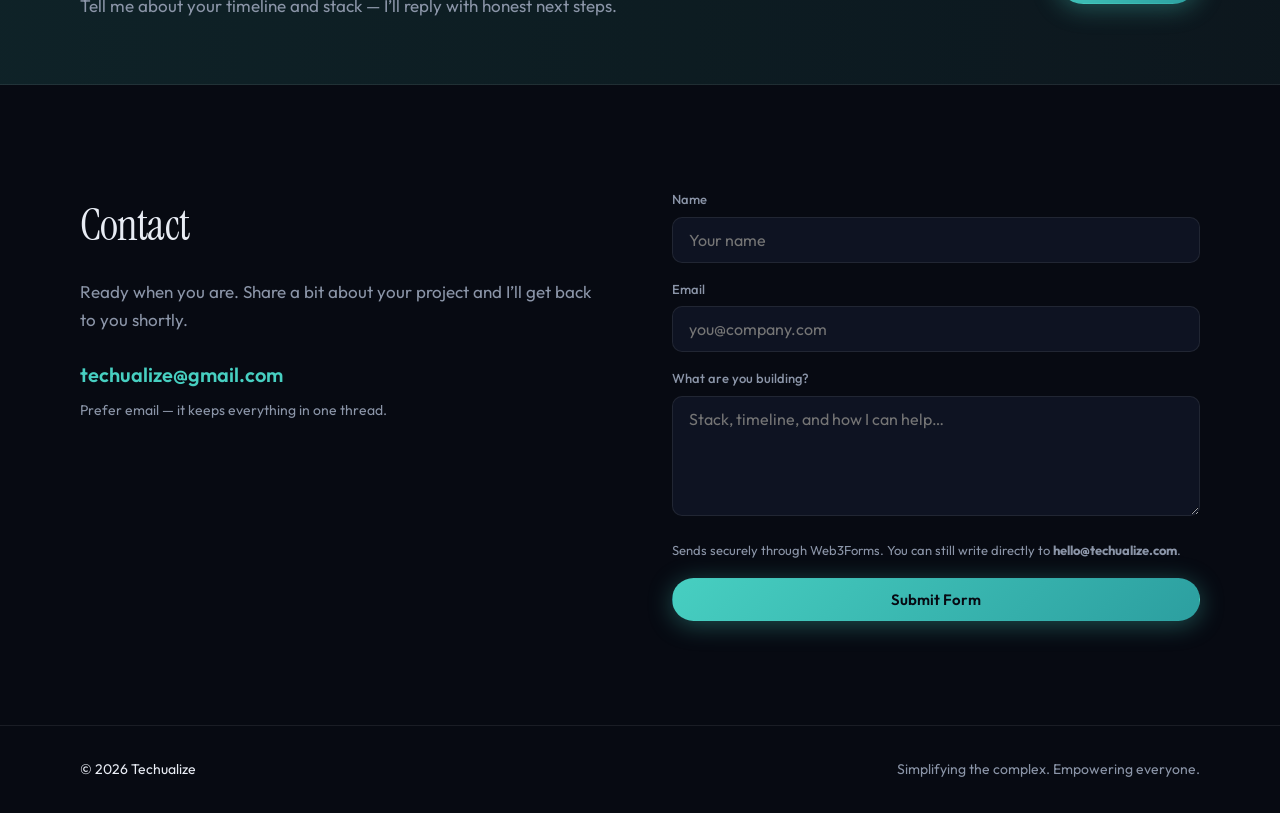
==== commit ddd11701: "Add Background strip highlighting migration depth Adds a compact band between Work and Why that surf" ====
--- a/index.html
+++ b/index.html
@@ -373,6 +373,24 @@
         </div>
       </section>
 
+      <section class="background-strip" aria-label="Engineering background">
+        <div class="container background-inner">
+          <span class="eyebrow">Background</span>
+          <p class="background-copy">
+            Day-to-day, I lead <strong>Rails 4 → 6 → 7 upgrades</strong> and
+            migrations off <strong>Sprockets + jQuery to Hotwire</strong> on
+            production apps. Side projects are where I ship; the day job is
+            where I’ve earned the scar tissue.
+          </p>
+          <ul class="background-tags">
+            <li>Rails 4 → 7</li>
+            <li>Sprockets → Hotwire</li>
+            <li>jQuery → Stimulus</li>
+            <li>Production-scale rescue</li>
+          </ul>
+        </div>
+      </section>
+
       <section id="why" class="section why">
         <div class="container why-grid">
           <div class="why-copy">
--- a/assets/css/main.css
+++ b/assets/css/main.css
@@ -748,6 +748,66 @@
   letter-spacing: 0.01em;
 }
 
+/* Background strip */
+.background-strip {
+  padding: clamp(2rem, 5vw, 3rem) 0;
+  border-block: 1px solid var(--border);
+  background: linear-gradient(
+    180deg,
+    rgba(14, 19, 34, 0.55) 0%,
+    rgba(14, 19, 34, 0.25) 100%
+  );
+}
+
+.background-inner {
+  display: grid;
+  grid-template-columns: minmax(0, 1.4fr) minmax(0, 1fr);
+  gap: clamp(1.5rem, 4vw, 3rem);
+  align-items: center;
+}
+
+@media (max-width: 780px) {
+  .background-inner {
+    grid-template-columns: 1fr;
+  }
+}
+
+.background-inner .eyebrow {
+  display: block;
+  margin: 0 0 0.6rem;
+}
+
+.background-copy {
+  margin: 0;
+  font-size: 1rem;
+  line-height: 1.6;
+  color: var(--text-muted);
+  max-width: 36rem;
+}
+
+.background-copy strong {
+  color: var(--text);
+  font-weight: 600;
+}
+
+.background-tags {
+  display: flex;
+  flex-wrap: wrap;
+  gap: 0.5rem;
+  list-style: none;
+  margin: 0;
+  padding: 0;
+}
+
+.background-tags li {
+  font-size: 0.8125rem;
+  color: var(--text);
+  padding: 0.35rem 0.75rem;
+  border-radius: 999px;
+  border: 1px solid var(--border);
+  background: rgba(255, 255, 255, 0.02);
+}
+
 /* Why */
 .why-grid {
   display: grid;
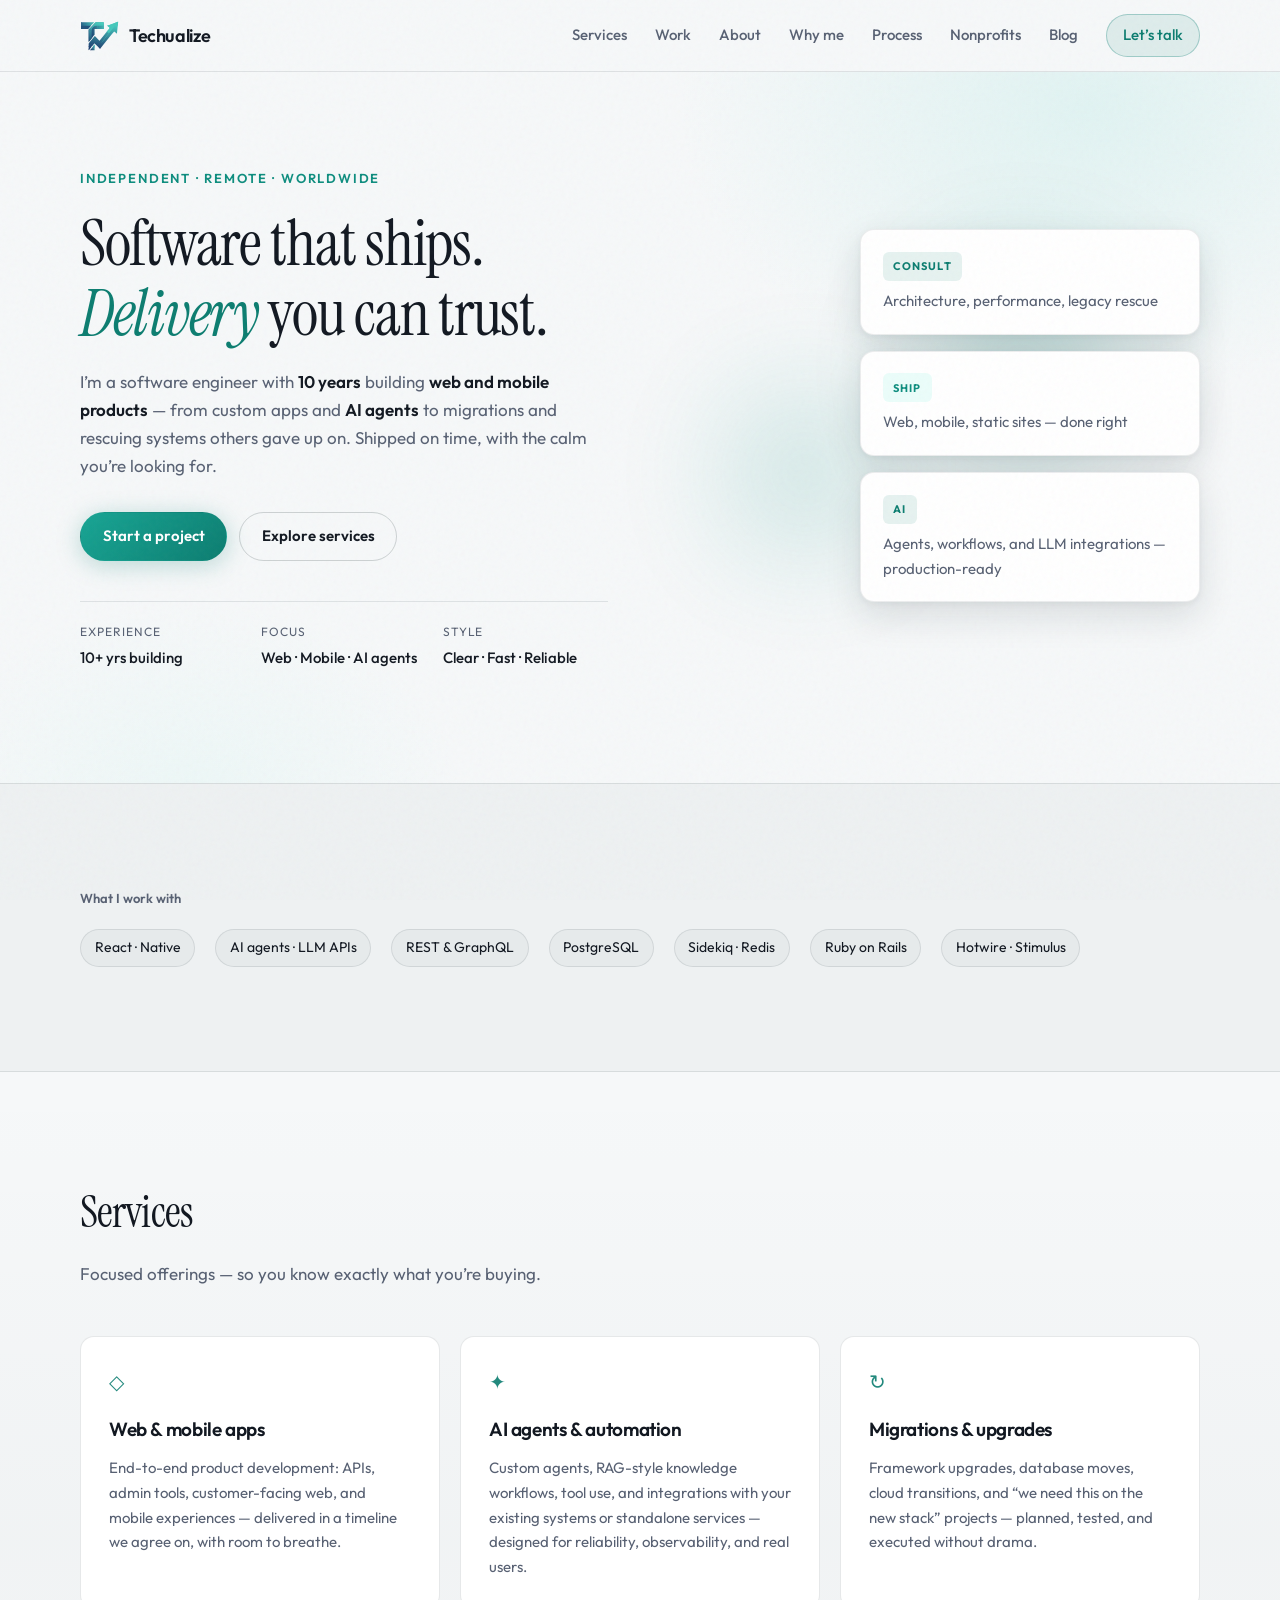
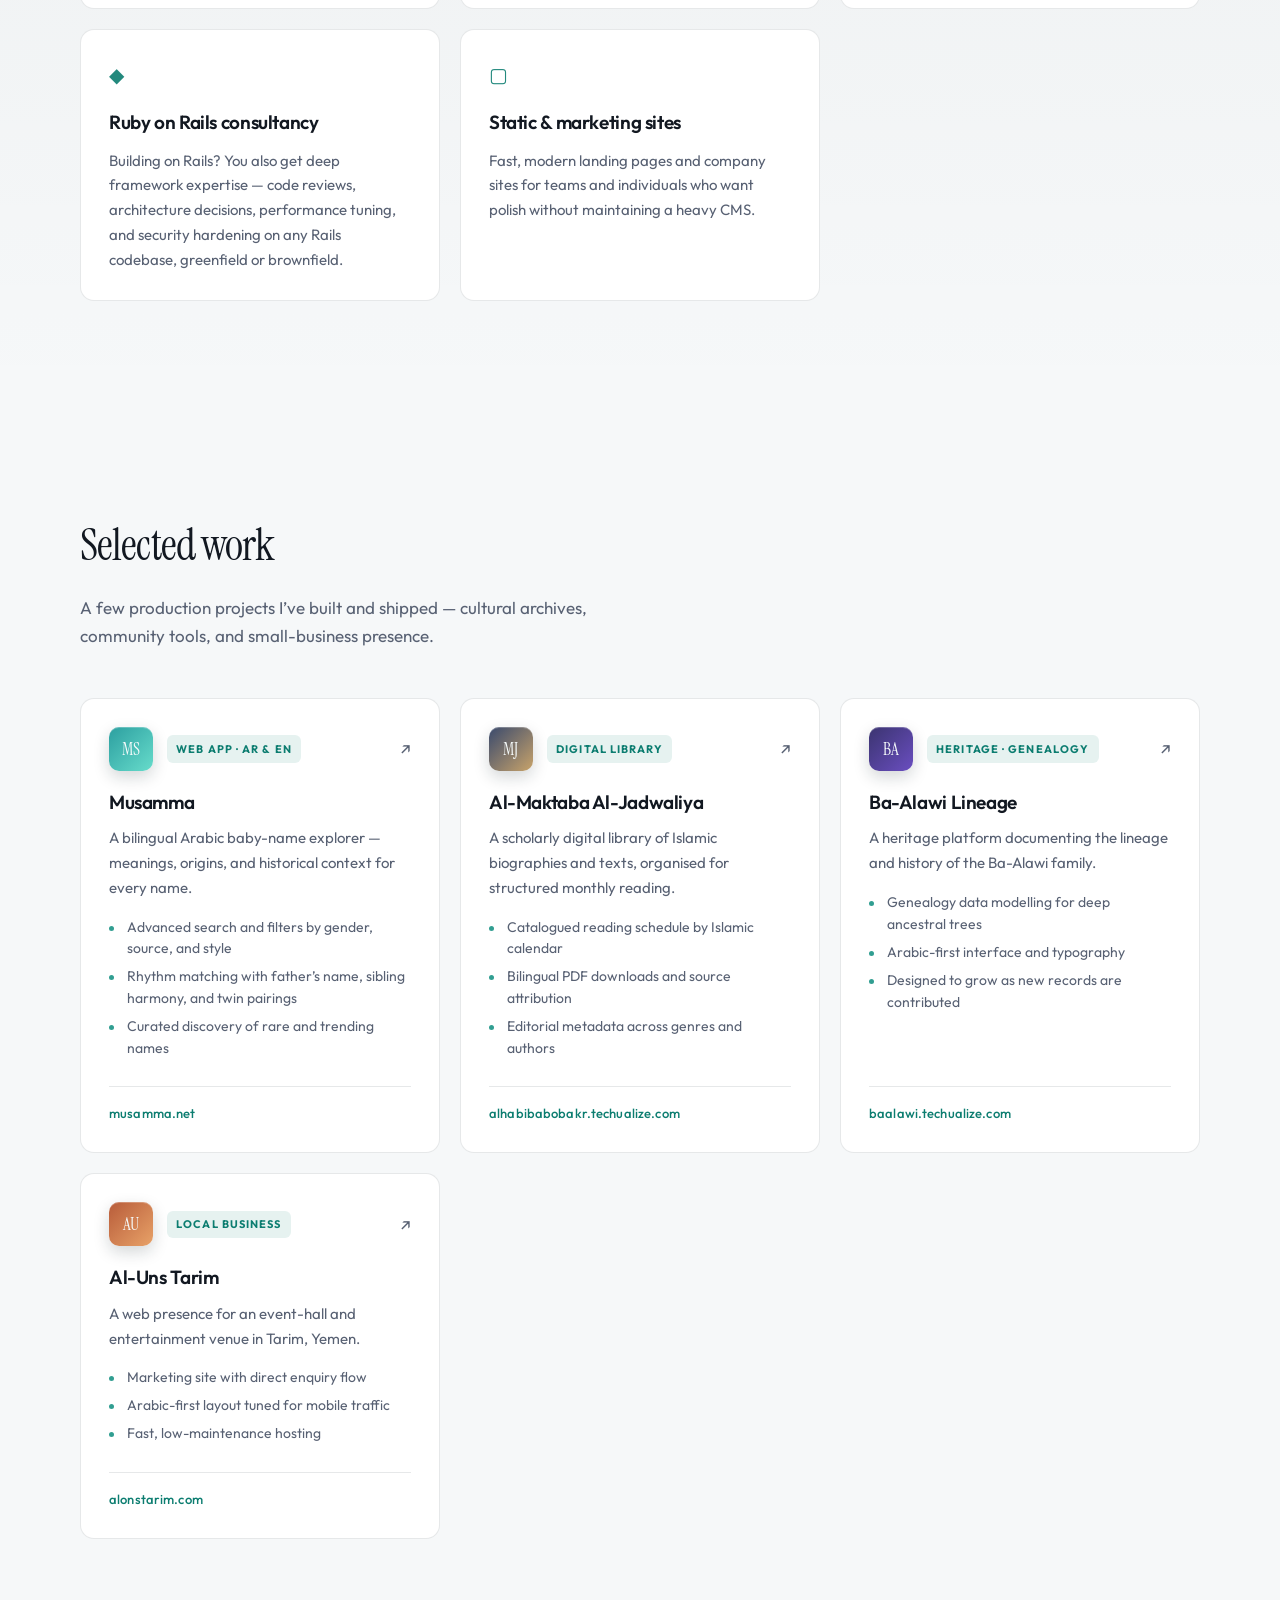
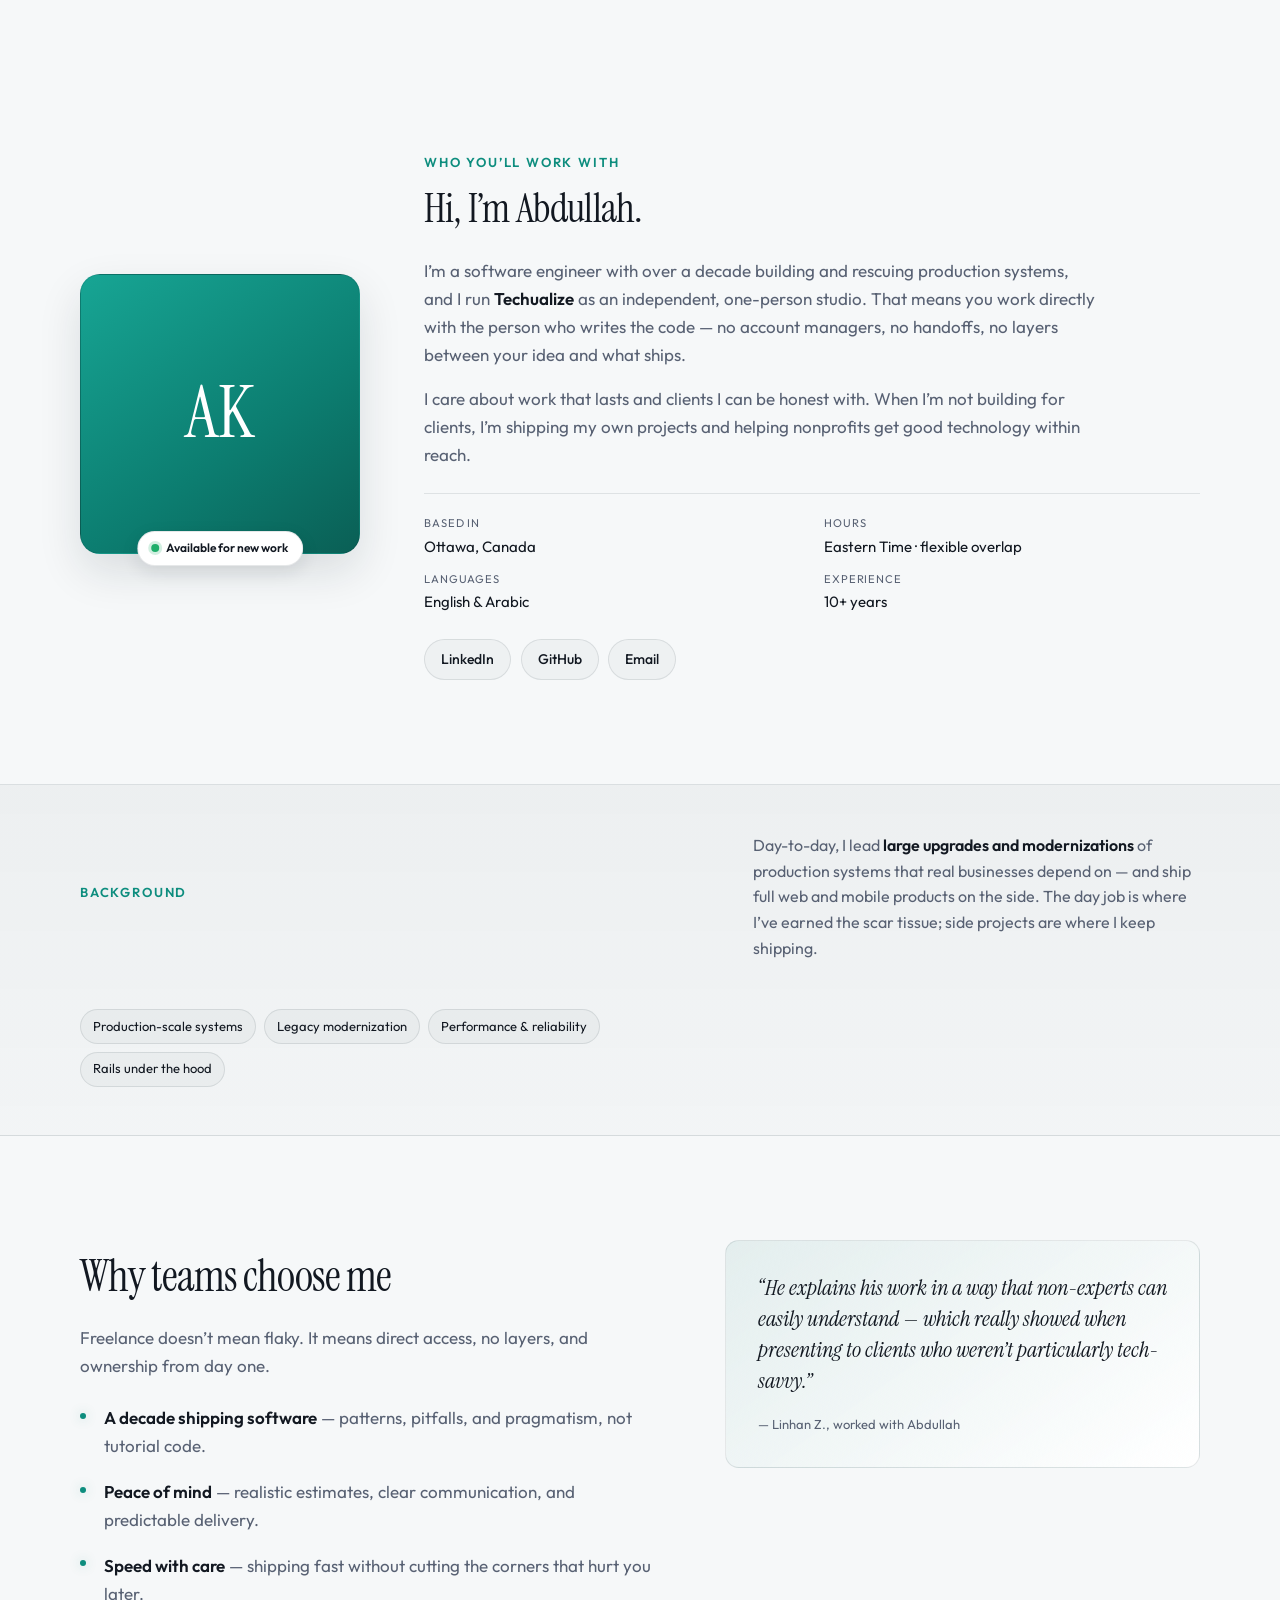
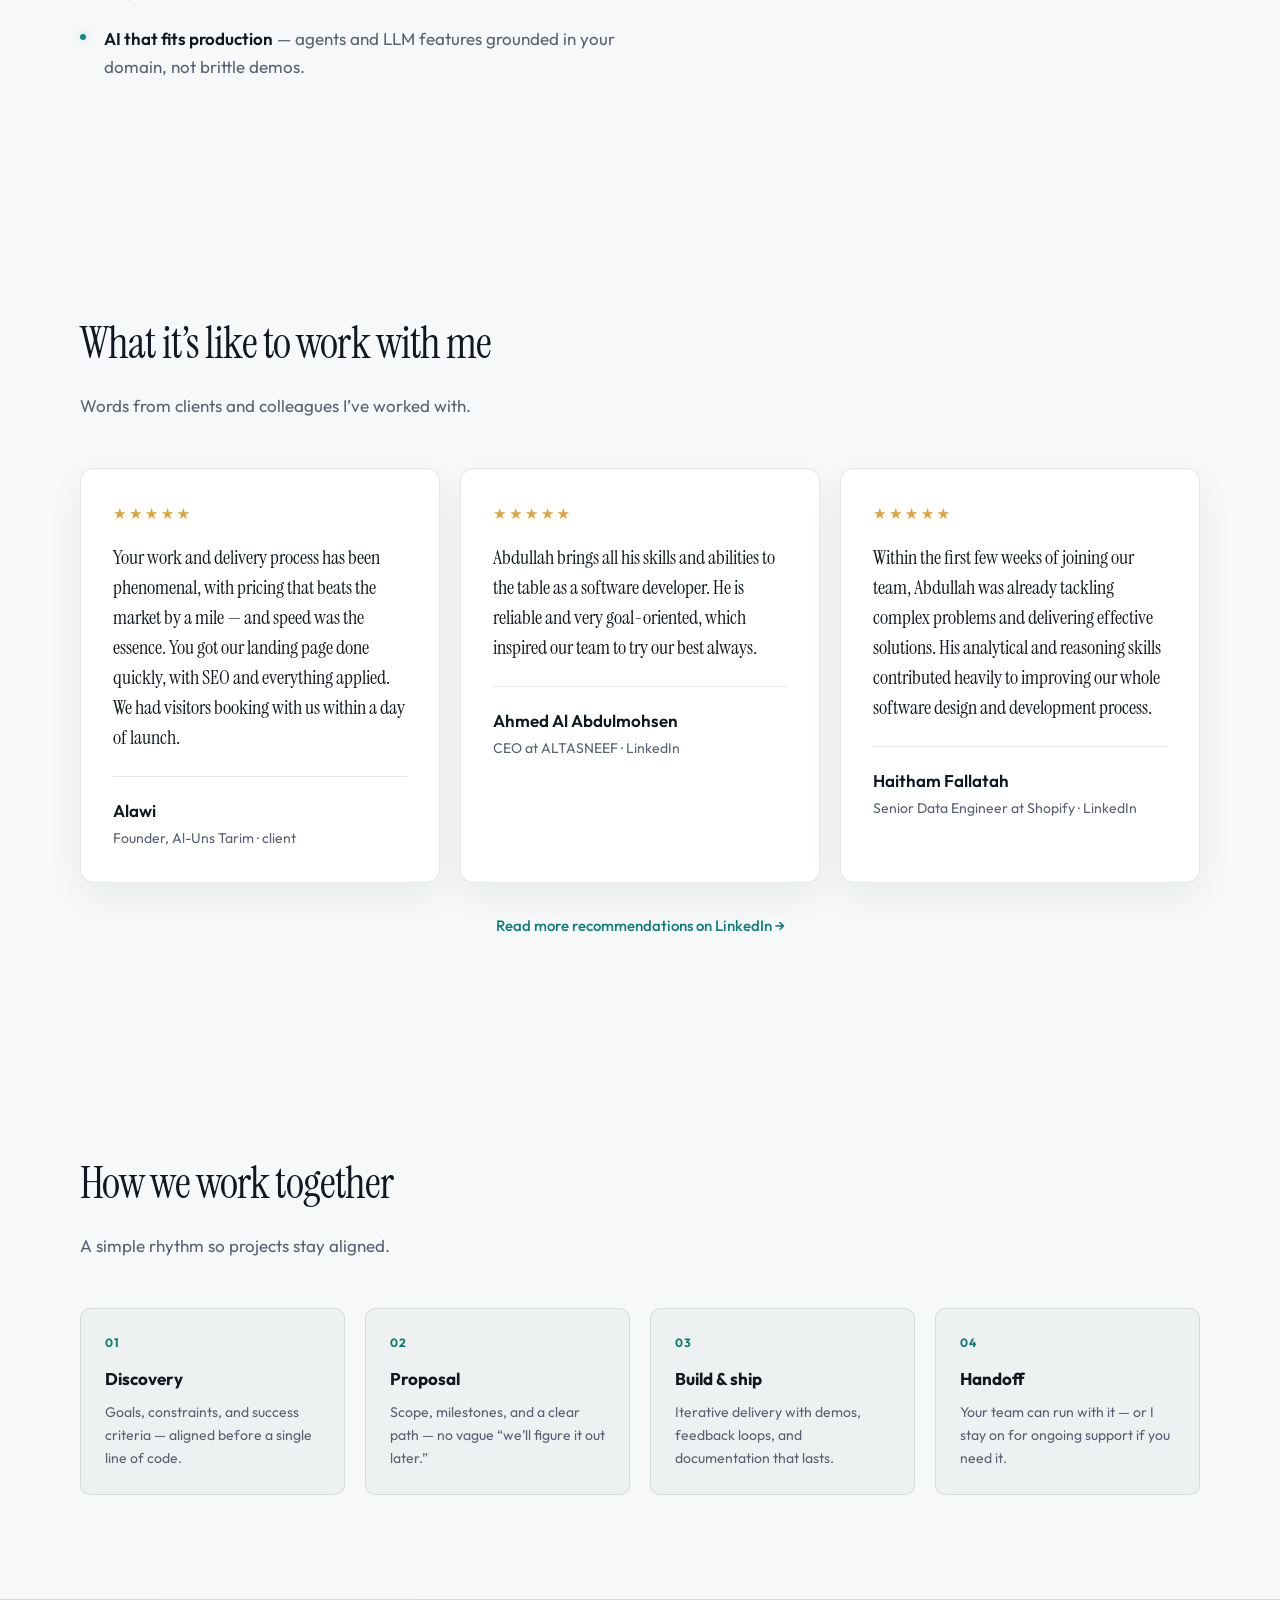
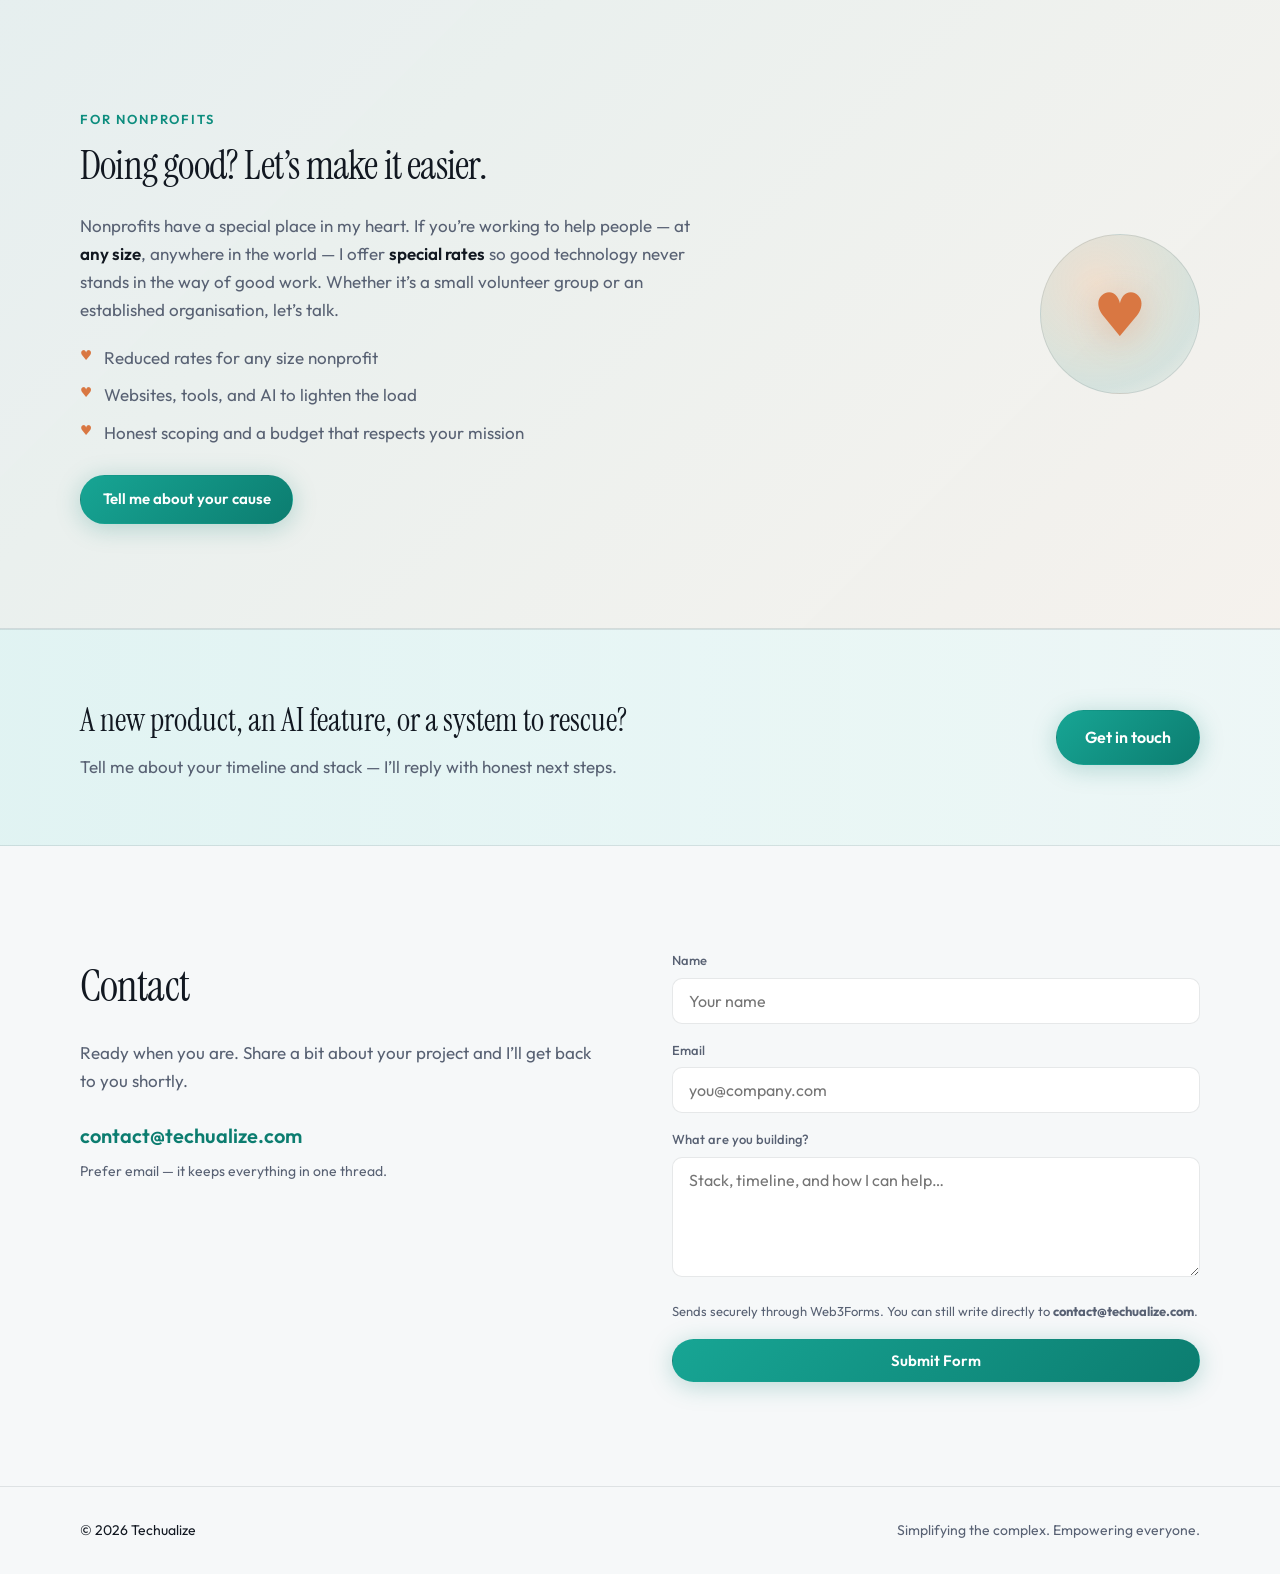
==== commit 25decbd4: "Reposition messaging, switch to light theme, add About + testimonials - Reframe positioning from Rai" ====
--- a/index.html
+++ b/index.html
@@ -5,7 +5,7 @@
     <meta name="viewport" content="width=device-width, initial-scale=1.0" />
     <meta
       name="description"
-      content="Techualize — Ruby on Rails consultancy, migrations, AI agents, and modern web & mobile development. A decade of shipping with clarity and speed."
+      content="Techualize — software engineering for web and mobile. Custom apps, AI agents, migrations, and product delivery. A decade of shipping with clarity and speed."
     />
     <meta
       name="robots"
@@ -13,17 +13,17 @@
     />
     <meta name="googlebot" content="index, follow" />
     <meta name="author" content="Techualize" />
-    <meta name="theme-color" content="#070a12" />
+    <meta name="theme-color" content="#f6f8f9" />
     <link rel="canonical" href="https://techualize.com/" />
     <link rel="alternate" hreflang="en" href="https://techualize.com/" />
     <link rel="alternate" hreflang="x-default" href="https://techualize.com/" />
     <meta
       property="og:title"
-      content="Techualize — Rails expertise. Products that ship."
+      content="Techualize — Software that ships. Web, mobile & AI."
     />
     <meta
       property="og:description"
-      content="10+ years Ruby on Rails: consultancy, migrations, AI agents, web & mobile apps, and static sites. Freelance, remote, worldwide."
+      content="10+ years building web and mobile software: custom apps, AI agents, migrations, and static sites. Freelance, remote, worldwide."
     />
     <meta property="og:type" content="website" />
     <meta property="og:url" content="https://techualize.com/" />
@@ -37,23 +37,23 @@
     <meta property="og:image:height" content="630" />
     <meta
       property="og:image:alt"
-      content="Techualize — Ruby on Rails, AI agents, web and mobile development"
+      content="Techualize — web and mobile software, AI agents, and product delivery"
     />
     <meta name="twitter:card" content="summary_large_image" />
     <meta
       name="twitter:title"
-      content="Techualize — Rails expertise. Products that ship."
+      content="Techualize — Software that ships. Web, mobile & AI."
     />
     <meta
       name="twitter:description"
-      content="10+ years Ruby on Rails: consultancy, migrations, AI agents, web & mobile apps, and static sites. Freelance, remote, worldwide."
+      content="10+ years building web and mobile software: custom apps, AI agents, migrations, and static sites. Freelance, remote, worldwide."
     />
     <meta
       name="twitter:image"
       content="https://techualize.com/assets/og-image.png"
     />
     <link rel="icon" href="assets/favicon.svg" type="image/svg+xml" />
-    <title>Techualize — Rails expertise. Products that ship.</title>
+    <title>Techualize — Software that ships. Web, mobile &amp; AI.</title>
     <link rel="preconnect" href="https://fonts.googleapis.com" />
     <link rel="preconnect" href="https://fonts.gstatic.com" crossorigin />
     <link
@@ -70,7 +70,7 @@
             "@id": "https://techualize.com/#website",
             "url": "https://techualize.com/",
             "name": "Techualize",
-            "description": "Ruby on Rails consultancy, migrations, AI agents, and modern web and mobile development. Freelance, remote, worldwide.",
+            "description": "Software engineering for web and mobile — custom apps, AI agents, migrations, and product delivery. Freelance, remote, worldwide.",
             "inLanguage": "en-US",
             "publisher": { "@id": "https://techualize.com/#organization" }
           },
@@ -79,8 +79,14 @@
             "@id": "https://techualize.com/#organization",
             "name": "Techualize",
             "url": "https://techualize.com/",
-            "email": "techualize@gmail.com",
-            "description": "Independent software consultancy specializing in Ruby on Rails, AI agents, migrations, and web and mobile product delivery.",
+            "email": "contact@techualize.com",
+            "description": "Independent software studio building web and mobile products, AI agents, and migrations — with deep Ruby on Rails expertise under the hood.",
+            "address": {
+              "@type": "PostalAddress",
+              "addressLocality": "Ottawa",
+              "addressRegion": "ON",
+              "addressCountry": "CA"
+            },
             "areaServed": { "@type": "Place", "name": "Worldwide" }
           },
           {
@@ -89,15 +95,15 @@
             "name": "Techualize",
             "url": "https://techualize.com/",
             "image": "https://techualize.com/assets/og-image.png",
-            "description": "Ruby on Rails consulting, application migrations and upgrades, AI agents and automation, full-stack web and mobile apps, and static marketing sites.",
+            "description": "Full-stack web and mobile app development, AI agents and automation, application migrations and upgrades, Ruby on Rails consulting, and static marketing sites.",
             "provider": { "@id": "https://techualize.com/#organization" },
             "areaServed": { "@type": "Place", "name": "Worldwide" },
             "serviceType": [
-              "Ruby on Rails consulting",
-              "Application migration",
-              "AI agent development",
               "Web application development",
               "Mobile application development",
+              "AI agent development",
+              "Application migration",
+              "Ruby on Rails consulting",
               "Static website development"
             ]
           }
@@ -110,14 +116,22 @@
     <header class="site-header">
       <div class="container header-inner">
         <a class="logo" href="#top" aria-label="Techualize — home">
-          <img class="logo-mark" src="assets/logo-mark.svg" alt="" width="36" height="28" />
+          <img
+            class="logo-mark"
+            src="assets/logo-mark.svg"
+            alt=""
+            width="36"
+            height="28"
+          />
           <span class="logo-wordmark">Techualize</span>
         </a>
         <nav class="nav" id="nav" aria-label="Primary">
           <a href="#services">Services</a>
           <a href="#work">Work</a>
+          <a href="#about">About</a>
           <a href="#why">Why me</a>
           <a href="#process">Process</a>
+          <a href="#nonprofits">Nonprofits</a>
           <a href="blog/">Blog</a>
           <a href="#contact" class="nav-cta">Let’s talk</a>
         </nav>
@@ -140,14 +154,15 @@
           <div class="hero-copy">
             <p class="eyebrow">Independent · Remote · Worldwide</p>
             <h1 class="hero-title">
-              Rails depth.<br />
+              Software that ships.<br />
               <em>Delivery</em> you can trust.
             </h1>
             <p class="hero-lead">
-              I’m a freelancer with <strong>10 years</strong> building and
-              rescuing Ruby on Rails apps. From audits and migrations to
-              <strong>AI agents</strong>, full web and mobile builds — shipped
-              on time, with the calm you’re looking for.
+              I’m a software engineer with <strong>10 years</strong> building
+              <strong>web and mobile products</strong> — from custom apps and
+              <strong>AI agents</strong> to migrations and rescuing systems
+              others gave up on. Shipped on time, with the calm you’re looking
+              for.
             </p>
             <div class="hero-actions">
               <a href="#contact" class="btn btn-primary">Start a project</a>
@@ -156,11 +171,11 @@
             <dl class="hero-stats">
               <div>
                 <dt>Experience</dt>
-                <dd>10+ yrs RoR</dd>
+                <dd>10+ yrs building</dd>
               </div>
               <div>
                 <dt>Focus</dt>
-                <dd>Rails · AI agents · Web & mobile</dd>
+                <dd>Web · Mobile · AI agents</dd>
               </div>
               <div>
                 <dt>Style</dt>
@@ -195,13 +210,13 @@
         <div class="container logos-inner">
           <span class="logos-label">What I work with</span>
           <ul class="logo-row">
-            <li>Ruby on Rails</li>
+            <li>React · Native</li>
+            <li>AI agents · LLM APIs</li>
+            <li>REST &amp; GraphQL</li>
             <li>PostgreSQL</li>
             <li>Sidekiq · Redis</li>
+            <li>Ruby on Rails</li>
             <li>Hotwire · Stimulus</li>
-            <li>REST &amp; GraphQL</li>
-            <li>React · Native</li>
-            <li>AI agents · LLM APIs</li>
           </ul>
         </div>
       </section>
@@ -214,12 +229,21 @@
           </header>
           <div class="service-grid">
             <article class="service-card">
-              <div class="service-icon" aria-hidden="true">◆</div>
-              <h3>Ruby on Rails consultancy</h3>
-              <p>
-                Code reviews, architecture decisions, performance tuning,
-                security hardening, and hands-on help on any Rails codebase —
-                greenfield or brownfield.
+              <div class="service-icon" aria-hidden="true">◇</div>
+              <h3>Web &amp; mobile apps</h3>
+              <p>
+                End-to-end product development: APIs, admin tools,
+                customer-facing web, and mobile experiences — delivered in a
+                timeline we agree on, with room to breathe.
+              </p>
+            </article>
+            <article class="service-card">
+              <div class="service-icon" aria-hidden="true">✦</div>
+              <h3>AI agents &amp; automation</h3>
+              <p>
+                Custom agents, RAG-style knowledge workflows, tool use, and
+                integrations with your existing systems or standalone services —
+                designed for reliability, observability, and real users.
               </p>
             </article>
             <article class="service-card">
@@ -232,21 +256,13 @@
               </p>
             </article>
             <article class="service-card">
-              <div class="service-icon" aria-hidden="true">◇</div>
-              <h3>Web &amp; mobile apps</h3>
-              <p>
-                End-to-end product development: APIs, admin tools,
-                customer-facing web, and mobile experiences — delivered in a
-                timeline we agree on, with room to breathe.
-              </p>
-            </article>
-            <article class="service-card">
-              <div class="service-icon" aria-hidden="true">✦</div>
-              <h3>AI agents &amp; automation</h3>
-              <p>
-                Custom agents, RAG-style knowledge workflows, tool use, and
-                integrations with your Rails stack or standalone services —
-                designed for reliability, observability, and real users.
+              <div class="service-icon" aria-hidden="true">◆</div>
+              <h3>Ruby on Rails consultancy</h3>
+              <p>
+                Building on Rails? You also get deep framework expertise — code
+                reviews, architecture decisions, performance tuning, and
+                security hardening on any Rails codebase, greenfield or
+                brownfield.
               </p>
             </article>
             <article class="service-card">
@@ -278,7 +294,12 @@
               rel="noopener"
             >
               <div class="work-card-top">
-                <span class="work-thumb" data-project="musamma" aria-hidden="true">MS</span>
+                <span
+                  class="work-thumb"
+                  data-project="musamma"
+                  aria-hidden="true"
+                  >MS</span
+                >
                 <span class="work-tag">Web app · AR &amp; EN</span>
                 <span class="work-arrow" aria-hidden="true">↗</span>
               </div>
@@ -288,7 +309,9 @@
                 historical context for every name.
               </p>
               <ul class="work-points">
-                <li>Advanced search and filters by gender, source, and style</li>
+                <li>
+                  Advanced search and filters by gender, source, and style
+                </li>
                 <li>
                   Rhythm matching with father’s name, sibling harmony, and twin
                   pairings
@@ -305,7 +328,12 @@
               rel="noopener"
             >
               <div class="work-card-top">
-                <span class="work-thumb" data-project="maktaba" aria-hidden="true">MJ</span>
+                <span
+                  class="work-thumb"
+                  data-project="maktaba"
+                  aria-hidden="true"
+                  >MJ</span
+                >
                 <span class="work-tag">Digital library</span>
                 <span class="work-arrow" aria-hidden="true">↗</span>
               </div>
@@ -329,7 +357,12 @@
               rel="noopener"
             >
               <div class="work-card-top">
-                <span class="work-thumb" data-project="baalawi" aria-hidden="true">BA</span>
+                <span
+                  class="work-thumb"
+                  data-project="baalawi"
+                  aria-hidden="true"
+                  >BA</span
+                >
                 <span class="work-tag">Heritage · Genealogy</span>
                 <span class="work-arrow" aria-hidden="true">↗</span>
               </div>
@@ -353,7 +386,9 @@
               rel="noopener"
             >
               <div class="work-card-top">
-                <span class="work-thumb" data-project="aluns" aria-hidden="true">AU</span>
+                <span class="work-thumb" data-project="aluns" aria-hidden="true"
+                  >AU</span
+                >
                 <span class="work-tag">Local business</span>
                 <span class="work-arrow" aria-hidden="true">↗</span>
               </div>
@@ -373,20 +408,72 @@
         </div>
       </section>
 
+      <section id="about" class="section about">
+        <div class="container about-grid">
+          <div class="about-portrait">
+            <div class="avatar" aria-hidden="true">AK</div>
+            <span class="about-available">Available for new work</span>
+          </div>
+          <div class="about-copy">
+            <span class="eyebrow">Who you’ll work with</span>
+            <h2>Hi, I’m Abdullah.</h2>
+            <p>
+              I’m a software engineer with over a decade building and rescuing
+              production systems, and I run <strong>Techualize</strong> as an
+              independent, one-person studio. That means you work directly with
+              the person who writes the code — no account managers, no handoffs,
+              no layers between your idea and what ships.
+            </p>
+            <p>
+              I care about work that lasts and clients I can be honest with.
+              When I’m not building for clients, I’m shipping my own projects
+              and helping nonprofits get good technology within reach.
+            </p>
+            <ul class="about-meta">
+              <li><span class="about-meta-k">Based in</span> Ottawa, Canada</li>
+              <li><span class="about-meta-k">Hours</span> Eastern Time · flexible overlap</li>
+              <li><span class="about-meta-k">Languages</span> English &amp; Arabic</li>
+              <li><span class="about-meta-k">Experience</span> 10+ years</li>
+            </ul>
+            <div class="about-links">
+              <a
+                class="about-link"
+                href="https://www.linkedin.com/in/abdullah-a-04a21653/"
+                target="_blank"
+                rel="noopener"
+              >
+                LinkedIn
+              </a>
+              <a
+                class="about-link"
+                href="https://github.com/aalka061"
+                target="_blank"
+                rel="noopener"
+              >
+                GitHub
+              </a>
+              <a class="about-link" href="mailto:contact@techualize.com">
+                Email
+              </a>
+            </div>
+          </div>
+        </div>
+      </section>
+
       <section class="background-strip" aria-label="Engineering background">
         <div class="container background-inner">
           <span class="eyebrow">Background</span>
           <p class="background-copy">
-            Day-to-day, I lead <strong>Rails 4 → 6 → 7 upgrades</strong> and
-            migrations off <strong>Sprockets + jQuery to Hotwire</strong> on
-            production apps. Side projects are where I ship; the day job is
-            where I’ve earned the scar tissue.
+            Day-to-day, I lead <strong>large upgrades and modernizations</strong>
+            of production systems that real businesses depend on — and ship full
+            web and mobile products on the side. The day job is where I’ve earned
+            the scar tissue; side projects are where I keep shipping.
           </p>
           <ul class="background-tags">
-            <li>Rails 4 → 7</li>
-            <li>Sprockets → Hotwire</li>
-            <li>jQuery → Stimulus</li>
-            <li>Production-scale rescue</li>
+            <li>Production-scale systems</li>
+            <li>Legacy modernization</li>
+            <li>Performance &amp; reliability</li>
+            <li>Rails under the hood</li>
           </ul>
         </div>
       </section>
@@ -401,8 +488,8 @@
             </p>
             <ul class="why-list">
               <li>
-                <strong>A decade in Rails</strong> — patterns, pitfalls, and
-                pragmatism, not tutorial code.
+                <strong>A decade shipping software</strong> — patterns,
+                pitfalls, and pragmatism, not tutorial code.
               </li>
               <li>
                 <strong>Peace of mind</strong> — realistic estimates, clear
@@ -421,12 +508,88 @@
           <aside class="why-aside">
             <blockquote class="quote">
               <p>
-                “I want visitors to feel the site before they read a line — then
-                stay for the substance.”
-              </p>
-              <footer>— The bar I hold for every engagement</footer>
+                “He explains his work in a way that non-experts can easily
+                understand — which really showed when presenting to clients who
+                weren’t particularly tech-savvy.”
+              </p>
+              <footer>— Linhan Z., worked with Abdullah</footer>
             </blockquote>
           </aside>
+        </div>
+      </section>
+
+      <section id="testimonials" class="section testimonials">
+        <div class="container">
+          <header class="section-head">
+            <h2>What it’s like to work with me</h2>
+            <p>Words from clients and colleagues I’ve worked with.</p>
+          </header>
+          <div class="testimonial-grid">
+            <figure class="testimonial-card">
+              <div class="testimonial-stars" aria-label="Rated 5 out of 5">
+                ★★★★★
+              </div>
+              <blockquote>
+                <p>
+                  Your work and delivery process has been phenomenal, with
+                  pricing that beats the market by a mile — and speed was the
+                  essence. You got our landing page done quickly, with SEO and
+                  everything applied. We had visitors booking with us within a
+                  day of launch.
+                </p>
+              </blockquote>
+              <figcaption>
+                <span class="testimonial-author">Alawi</span>
+                <span class="testimonial-role">Founder, Al-Uns Tarim · client</span>
+              </figcaption>
+            </figure>
+
+            <figure class="testimonial-card">
+              <div class="testimonial-stars" aria-label="Rated 5 out of 5">
+                ★★★★★
+              </div>
+              <blockquote>
+                <p>
+                  Abdullah brings all his skills and abilities to the table as a
+                  software developer. He is reliable and very goal-oriented,
+                  which inspired our team to try our best always.
+                </p>
+              </blockquote>
+              <figcaption>
+                <span class="testimonial-author">Ahmed Al Abdulmohsen</span>
+                <span class="testimonial-role">CEO at ALTASNEEF · LinkedIn</span>
+              </figcaption>
+            </figure>
+
+            <figure class="testimonial-card">
+              <div class="testimonial-stars" aria-label="Rated 5 out of 5">
+                ★★★★★
+              </div>
+              <blockquote>
+                <p>
+                  Within the first few weeks of joining our team, Abdullah was
+                  already tackling complex problems and delivering effective
+                  solutions. His analytical and reasoning skills contributed
+                  heavily to improving our whole software design and development
+                  process.
+                </p>
+              </blockquote>
+              <figcaption>
+                <span class="testimonial-author">Haitham Fallatah</span>
+                <span class="testimonial-role"
+                  >Senior Data Engineer at Shopify · LinkedIn</span
+                >
+              </figcaption>
+            </figure>
+          </div>
+          <p class="testimonial-link">
+            <a
+              href="https://www.linkedin.com/in/abdullah-a-04a21653/details/recommendations/"
+              target="_blank"
+              rel="noopener"
+              >Read more recommendations on LinkedIn →</a
+            >
+          </p>
         </div>
       </section>
 
@@ -473,10 +636,35 @@
         </div>
       </section>
 
+      <section id="nonprofits" class="section nonprofit">
+        <div class="container nonprofit-inner">
+          <div class="nonprofit-copy">
+            <span class="eyebrow">For nonprofits</span>
+            <h2>Doing good? Let’s make it easier.</h2>
+            <p>
+              Nonprofits have a special place in my heart. If you’re working to
+              help people — at <strong>any size</strong>, anywhere in the world —
+              I offer <strong>special rates</strong> so good technology never
+              stands in the way of good work. Whether it’s a small volunteer
+              group or an established organisation, let’s talk.
+            </p>
+            <ul class="nonprofit-points">
+              <li>Reduced rates for any size nonprofit</li>
+              <li>Websites, tools, and AI to lighten the load</li>
+              <li>Honest scoping and a budget that respects your mission</li>
+            </ul>
+            <a href="#contact" class="btn btn-primary">Tell me about your cause</a>
+          </div>
+          <div class="nonprofit-badge" aria-hidden="true">
+            <span class="nonprofit-heart">♥</span>
+          </div>
+        </div>
+      </section>
+
       <section class="section cta-band">
         <div class="container cta-inner">
           <div>
-            <h2>Rails rescue, AI agents, or a full product?</h2>
+            <h2>A new product, an AI feature, or a system to rescue?</h2>
             <p>
               Tell me about your timeline and stack — I’ll reply with honest
               next steps.
@@ -495,8 +683,8 @@
               back to you shortly.
             </p>
             <address class="contact-details">
-              <a class="contact-link" href="mailto:techualize@gmail.com"
-                >techualize@gmail.com</a
+              <a class="contact-link" href="mailto:contact@techualize.com"
+                >contact@techualize.com</a
               >
               <span class="contact-note"
                 >Prefer email — it keeps everything in one thread.</span
@@ -548,7 +736,7 @@
             </label>
             <p class="form-hint">
               Sends securely through Web3Forms. You can still write directly to
-              <strong>hello@techualize.com</strong>.
+              <strong>contact@techualize.com</strong>.
             </p>
             <button type="submit" class="btn btn-primary btn-block">
               Submit Form
@@ -561,7 +749,9 @@
     <footer class="site-footer">
       <div class="container footer-inner">
         <span class="footer-brand">© <span id="year"></span> Techualize</span>
-        <span class="footer-meta">Simplifying the complex. Empowering everyone.</span>
+        <span class="footer-meta"
+          >Simplifying the complex. Empowering everyone.</span
+        >
       </div>
     </footer>
 
--- a/assets/css/main.css
+++ b/assets/css/main.css
@@ -1,15 +1,16 @@
 /* Techualize — main styles */
 :root {
-  --bg-deep: #070a12;
-  --bg-elevated: #0e1322;
-  --bg-card: rgba(18, 24, 42, 0.65);
-  --border: rgba(255, 255, 255, 0.08);
-  --text: #e8ecf4;
-  --text-muted: #8b95a8;
-  --accent: #47cfc1;
-  --accent-soft: rgba(71, 207, 193, 0.14);
-  --accent-glow: rgba(71, 207, 193, 0.35);
-  --mint: #5eead4;
+  --bg-deep: #f6f8f9;
+  --bg-elevated: #ffffff;
+  --bg-card: rgba(255, 255, 255, 0.72);
+  --border: rgba(16, 33, 38, 0.1);
+  --text: #121821;
+  --text-muted: #586173;
+  --accent: #0c7d70;
+  --accent-soft: rgba(12, 125, 112, 0.1);
+  --accent-glow: rgba(12, 125, 112, 0.26);
+  --mint: #0d8d7e;
+  --surface-tint: rgba(16, 33, 38, 0.03);
   --font-sans: "Outfit", system-ui, sans-serif;
   --font-serif: "Instrument Serif", Georgia, serif;
   --radius: 14px;
@@ -68,7 +69,7 @@
 }
 
 a:hover {
-  color: #7be5d8;
+  color: #0a6b60;
 }
 
 .container {
@@ -84,7 +85,7 @@
   right: 0;
   z-index: 100;
   height: var(--header-h);
-  background: rgba(7, 10, 18, 0.72);
+  background: rgba(246, 248, 249, 0.82);
   backdrop-filter: blur(16px);
   -webkit-backdrop-filter: blur(16px);
   border-bottom: 1px solid var(--border);
@@ -152,13 +153,13 @@
   padding: 0.5rem 1rem;
   border-radius: 999px;
   background: var(--accent-soft);
-  border: 1px solid rgba(71, 207, 193, 0.35);
+  border: 1px solid rgba(12, 125, 112, 0.3);
   color: var(--accent) !important;
 }
 
 .nav-cta:hover {
-  background: rgba(71, 207, 193, 0.22);
-  color: #a6f0e6 !important;
+  background: rgba(12, 125, 112, 0.16);
+  color: #0a6b60 !important;
 }
 
 .menu-toggle {
@@ -197,7 +198,7 @@
     align-items: stretch;
     gap: 0;
     padding: 1rem 1.25rem 1.5rem;
-    background: rgba(7, 10, 18, 0.96);
+    background: rgba(255, 255, 255, 0.98);
     border-bottom: 1px solid var(--border);
     transform: translateY(-120%);
     opacity: 0;
@@ -339,25 +340,25 @@
 }
 
 .btn-primary {
-  background: linear-gradient(135deg, #47cfc1 0%, #2c9fa0 100%);
-  color: #070a12;
+  background: linear-gradient(135deg, #17a594 0%, #0c7d70 100%);
+  color: #ffffff;
   box-shadow: 0 4px 24px var(--accent-glow);
 }
 
 .btn-primary:hover {
   box-shadow: 0 8px 32px var(--accent-glow);
-  color: #070a12;
+  color: #ffffff;
 }
 
 .btn-ghost {
   background: transparent;
-  border-color: var(--border);
+  border-color: rgba(16, 33, 38, 0.18);
   color: var(--text);
 }
 
 .btn-ghost:hover {
-  border-color: rgba(255, 255, 255, 0.2);
-  background: rgba(255, 255, 255, 0.04);
+  border-color: rgba(16, 33, 38, 0.32);
+  background: rgba(16, 33, 38, 0.04);
   color: var(--text);
 }
 
@@ -408,7 +409,7 @@
   position: absolute;
   border-radius: 50%;
   filter: blur(60px);
-  opacity: 0.5;
+  opacity: 0.22;
 }
 
 .orb-a {
@@ -425,7 +426,7 @@
   bottom: 15%;
   left: 10%;
   background: var(--mint);
-  opacity: 0.35;
+  opacity: 0.18;
 }
 
 .card-stack {
@@ -448,11 +449,10 @@
 .glass-card {
   padding: 1.25rem 1.35rem;
   border-radius: var(--radius);
-  background: var(--bg-card);
-  border: 1px solid var(--border);
-  backdrop-filter: blur(12px);
-  -webkit-backdrop-filter: blur(12px);
-  box-shadow: 0 20px 50px rgba(0, 0, 0, 0.35);
+  background: #ffffff;
+  border: 1px solid rgba(16, 33, 38, 0.08);
+  box-shadow: 0 14px 36px rgba(16, 33, 38, 0.12),
+    0 2px 6px rgba(16, 33, 38, 0.05);
   animation: float-in 0.9s var(--ease-out) backwards;
 }
 
@@ -502,7 +502,7 @@
 .logos {
   padding: 2rem 0;
   border-block: 1px solid var(--border);
-  background: rgba(14, 19, 34, 0.5);
+  background: var(--surface-tint);
 }
 
 .logos-inner {
@@ -534,7 +534,7 @@
   padding: 0.4rem 0.85rem;
   border-radius: 999px;
   border: 1px solid var(--border);
-  background: rgba(255, 255, 255, 0.02);
+  background: var(--surface-tint);
 }
 
 /* Sections */
@@ -564,7 +564,7 @@
 
 /* Services */
 .services {
-  background: linear-gradient(180deg, transparent 0%, rgba(14, 19, 34, 0.4) 50%, transparent 100%);
+  background: linear-gradient(180deg, transparent 0%, rgba(16, 33, 38, 0.025) 50%, transparent 100%);
 }
 
 .service-grid {
@@ -582,7 +582,7 @@
 }
 
 .service-card:hover {
-  border-color: rgba(71, 207, 193, 0.35);
+  border-color: rgba(12, 125, 112, 0.4);
   transform: translateY(-3px);
 }
 
@@ -627,9 +627,9 @@
 }
 
 .work-card:hover {
-  border-color: rgba(71, 207, 193, 0.4);
+  border-color: rgba(12, 125, 112, 0.4);
   transform: translateY(-3px);
-  box-shadow: 0 18px 40px rgba(0, 0, 0, 0.35);
+  box-shadow: 0 18px 40px rgba(16, 33, 38, 0.12);
   color: inherit;
 }
 
@@ -654,8 +654,8 @@
   letter-spacing: 0.02em;
   color: #f6fbfb;
   background: linear-gradient(135deg, #2c9fa0 0%, #47cfc1 100%);
-  box-shadow: inset 0 1px 0 rgba(255, 255, 255, 0.12),
-    0 6px 16px rgba(0, 0, 0, 0.28);
+  box-shadow: inset 0 1px 0 rgba(255, 255, 255, 0.25),
+    0 6px 16px rgba(16, 33, 38, 0.18);
 }
 
 .work-thumb[data-project="musamma"] {
@@ -748,14 +748,158 @@
   letter-spacing: 0.01em;
 }
 
+/* About */
+.about-grid {
+  display: grid;
+  grid-template-columns: minmax(200px, 280px) minmax(0, 1fr);
+  gap: clamp(2rem, 5vw, 4rem);
+  align-items: center;
+}
+
+@media (max-width: 760px) {
+  .about-grid {
+    grid-template-columns: 1fr;
+    justify-items: start;
+  }
+}
+
+.about-portrait {
+  position: relative;
+  width: 100%;
+  max-width: 280px;
+}
+
+.avatar,
+.about-photo {
+  display: flex;
+  align-items: center;
+  justify-content: center;
+  width: 100%;
+  aspect-ratio: 1 / 1;
+  border-radius: 20px;
+  object-fit: cover;
+  border: 1px solid var(--border);
+  box-shadow: 0 18px 44px rgba(16, 33, 38, 0.12);
+}
+
+.avatar {
+  font-family: var(--font-serif);
+  font-size: clamp(3rem, 8vw, 4.5rem);
+  letter-spacing: 0.02em;
+  color: #ffffff;
+  background: linear-gradient(145deg, #17a594 0%, #0c7d70 60%, #0a5f55 100%);
+}
+
+.about-available {
+  position: absolute;
+  bottom: -0.75rem;
+  left: 50%;
+  transform: translateX(-50%);
+  white-space: nowrap;
+  font-size: 0.75rem;
+  font-weight: 600;
+  padding: 0.4rem 0.85rem 0.4rem 1.75rem;
+  border-radius: 999px;
+  background: #ffffff;
+  border: 1px solid var(--border);
+  box-shadow: 0 6px 18px rgba(16, 33, 38, 0.1);
+  color: var(--text);
+}
+
+.about-available::before {
+  content: "";
+  position: absolute;
+  left: 0.8rem;
+  top: 50%;
+  transform: translateY(-50%);
+  width: 8px;
+  height: 8px;
+  border-radius: 50%;
+  background: #1fae6b;
+  box-shadow: 0 0 0 3px rgba(31, 174, 107, 0.2);
+}
+
+.about-copy h2 {
+  font-family: var(--font-serif);
+  font-size: clamp(1.85rem, 4vw, 2.5rem);
+  font-weight: 400;
+  letter-spacing: -0.02em;
+  margin: 0 0 1rem;
+}
+
+.about-copy p {
+  color: var(--text-muted);
+  max-width: 42rem;
+  margin: 0 0 1rem;
+}
+
+.about-copy strong {
+  color: var(--text);
+  font-weight: 600;
+}
+
+.about-meta {
+  display: grid;
+  grid-template-columns: repeat(2, minmax(0, 1fr));
+  gap: 0.6rem 1.5rem;
+  list-style: none;
+  margin: 1.5rem 0;
+  padding: 1.25rem 0 0;
+  border-top: 1px solid var(--border);
+}
+
+@media (max-width: 480px) {
+  .about-meta {
+    grid-template-columns: 1fr;
+  }
+}
+
+.about-meta li {
+  font-size: 0.9375rem;
+  color: var(--text);
+}
+
+.about-meta-k {
+  display: block;
+  font-size: 0.7rem;
+  text-transform: uppercase;
+  letter-spacing: 0.08em;
+  color: var(--text-muted);
+  margin-bottom: 0.15rem;
+}
+
+.about-links {
+  display: flex;
+  flex-wrap: wrap;
+  gap: 0.6rem;
+}
+
+.about-link {
+  display: inline-flex;
+  align-items: center;
+  padding: 0.5rem 1rem;
+  font-size: 0.875rem;
+  font-weight: 500;
+  border-radius: 999px;
+  border: 1px solid var(--border);
+  background: var(--surface-tint);
+  color: var(--text);
+}
+
+.about-link:hover {
+  border-color: rgba(12, 125, 112, 0.4);
+  color: var(--accent);
+  background: var(--accent-soft);
+}
+
 /* Background strip */
 .background-strip {
   padding: clamp(2rem, 5vw, 3rem) 0;
   border-block: 1px solid var(--border);
   background: linear-gradient(
     180deg,
-    rgba(14, 19, 34, 0.55) 0%,
-    rgba(14, 19, 34, 0.25) 100%
+    rgba(16, 33, 38, 0.04) 0%,
+    rgba(16, 33, 38, 0.015) 100%
   );
 }
 
@@ -805,7 +949,7 @@
   padding: 0.35rem 0.75rem;
   border-radius: 999px;
   border: 1px solid var(--border);
-  background: rgba(255, 255, 255, 0.02);
+  background: var(--surface-tint);
 }
 
 /* Why */
@@ -850,7 +994,7 @@
   height: 6px;
   border-radius: 50%;
   background: var(--mint);
-  box-shadow: 0 0 12px rgba(94, 234, 212, 0.5);
+  box-shadow: 0 0 12px rgba(12, 125, 112, 0.3);
 }
 
 .why-list strong {
@@ -863,7 +1007,7 @@
   padding: 2rem;
   border-radius: var(--radius);
   border: 1px solid var(--border);
-  background: linear-gradient(145deg, rgba(71, 207, 193, 0.08) 0%, rgba(18, 24, 42, 0.8) 100%);
+  background: linear-gradient(145deg, rgba(12, 125, 112, 0.08) 0%, #ffffff 100%);
 }
 
 .quote p {
@@ -877,6 +1021,69 @@
 
 .quote footer {
   font-size: 0.8125rem;
+  color: var(--text-muted);
+}
+
+/* Testimonials */
+.testimonial-grid {
+  display: grid;
+  grid-template-columns: repeat(auto-fit, minmax(min(100%, 290px), 1fr));
+  gap: 1.25rem;
+}
+
+.testimonial-link {
+  margin: 1.75rem 0 0;
+  text-align: center;
+}
+
+.testimonial-link a {
+  font-size: 0.9375rem;
+  font-weight: 500;
+}
+
+.testimonial-card {
+  margin: 0;
+  padding: 2rem;
+  border-radius: var(--radius);
+  border: 1px solid var(--border);
+  background: var(--bg-elevated);
+  box-shadow: 0 14px 36px rgba(16, 33, 38, 0.06);
+}
+
+.testimonial-stars {
+  font-size: 0.95rem;
+  letter-spacing: 0.15em;
+  color: #e0a33c;
+  margin-bottom: 1rem;
+}
+
+.testimonial-card blockquote {
+  margin: 0 0 1.5rem;
+}
+
+.testimonial-card blockquote p {
+  margin: 0;
+  font-family: var(--font-serif);
+  font-size: 1.25rem;
+  line-height: 1.5;
+  color: var(--text);
+}
+
+.testimonial-card figcaption {
+  display: flex;
+  flex-direction: column;
+  gap: 0.15rem;
+  padding-top: 1.25rem;
+  border-top: 1px solid var(--border);
+}
+
+.testimonial-author {
+  font-weight: 600;
+  color: var(--text);
+}
+
+.testimonial-role {
+  font-size: 0.875rem;
   color: var(--text-muted);
 }
 
@@ -907,7 +1114,7 @@
   padding: 1.5rem;
   border-radius: var(--radius-sm);
   border: 1px solid var(--border);
-  background: rgba(255, 255, 255, 0.02);
+  background: var(--surface-tint);
 }
 
 .step-num {
@@ -930,6 +1137,99 @@
   color: var(--text-muted);
 }
 
+/* Nonprofit band */
+.nonprofit {
+  border-block: 1px solid var(--border);
+  background: linear-gradient(
+    135deg,
+    rgba(12, 125, 112, 0.07) 0%,
+    rgba(232, 162, 104, 0.08) 100%
+  );
+}
+
+.nonprofit-inner {
+  display: grid;
+  grid-template-columns: minmax(0, 1fr) auto;
+  gap: clamp(2rem, 5vw, 4rem);
+  align-items: center;
+}
+
+@media (max-width: 760px) {
+  .nonprofit-inner {
+    grid-template-columns: 1fr;
+  }
+}
+
+.nonprofit-copy h2 {
+  font-family: var(--font-serif);
+  font-size: clamp(1.75rem, 4vw, 2.5rem);
+  font-weight: 400;
+  letter-spacing: -0.02em;
+  margin: 0 0 0.85rem;
+}
+
+.nonprofit-copy > p {
+  color: var(--text-muted);
+  max-width: 40rem;
+  margin: 0 0 1.25rem;
+}
+
+.nonprofit-copy strong {
+  color: var(--text);
+  font-weight: 600;
+}
+
+.nonprofit-points {
+  list-style: none;
+  margin: 0 0 1.75rem;
+  padding: 0;
+}
+
+.nonprofit-points li {
+  position: relative;
+  padding-left: 1.5rem;
+  margin-bottom: 0.6rem;
+  color: var(--text-muted);
+}
+
+.nonprofit-points li::before {
+  content: "♥";
+  position: absolute;
+  left: 0;
+  top: 0;
+  font-size: 0.85rem;
+  color: #d97742;
+}
+
+.nonprofit-badge {
+  display: flex;
+  align-items: center;
+  justify-content: center;
+  width: clamp(120px, 16vw, 160px);
+  height: clamp(120px, 16vw, 160px);
+  border-radius: 50%;
+  background: radial-gradient(
+    circle at 35% 30%,
+    rgba(232, 162, 104, 0.22) 0%,
+    rgba(12, 125, 112, 0.12) 70%,
+    transparent 100%
+  );
+  border: 1px solid var(--border);
+}
+
+@media (max-width: 760px) {
+  .nonprofit-badge {
+    display: none;
+  }
+}
+
+.nonprofit-heart {
+  font-size: clamp(2.75rem, 6vw, 3.75rem);
+  line-height: 1;
+  color: #d97742;
+  filter: drop-shadow(0 6px 16px rgba(217, 119, 66, 0.3));
+}
+
 /* CTA band */
 .cta-band {
   padding: clamp(3rem, 6vw, 4rem) 0;
@@ -1023,7 +1323,7 @@
 .contact-form input:focus,
 .contact-form textarea:focus {
   outline: none;
-  border-color: rgba(71, 207, 193, 0.5);
+  border-color: rgba(12, 125, 112, 0.55);
   box-shadow: 0 0 0 3px var(--accent-soft);
 }
 
@@ -1097,7 +1397,7 @@
 }
 
 .blog-card:hover {
-  border-color: rgba(71, 207, 193, 0.35);
+  border-color: rgba(12, 125, 112, 0.4);
   transform: translateY(-3px);
   color: inherit;
 }
@@ -1267,7 +1567,7 @@
 }
 
 .prose pre {
-  background: var(--bg-elevated);
+  background: #eef1f3;
   border: 1px solid var(--border);
   border-radius: var(--radius-sm);
   padding: 1.25rem 1.5rem;
@@ -1313,8 +1613,8 @@
   margin-top: 3rem;
   padding: 2rem;
   border-radius: var(--radius);
-  background: linear-gradient(145deg, rgba(71, 207, 193, 0.1) 0%, rgba(18, 24, 42, 0.8) 100%);
-  border: 1px solid rgba(71, 207, 193, 0.25);
+  background: linear-gradient(145deg, rgba(12, 125, 112, 0.08) 0%, #ffffff 100%);
+  border: 1px solid rgba(12, 125, 112, 0.22);
 }
 
 .post-cta h3 {
